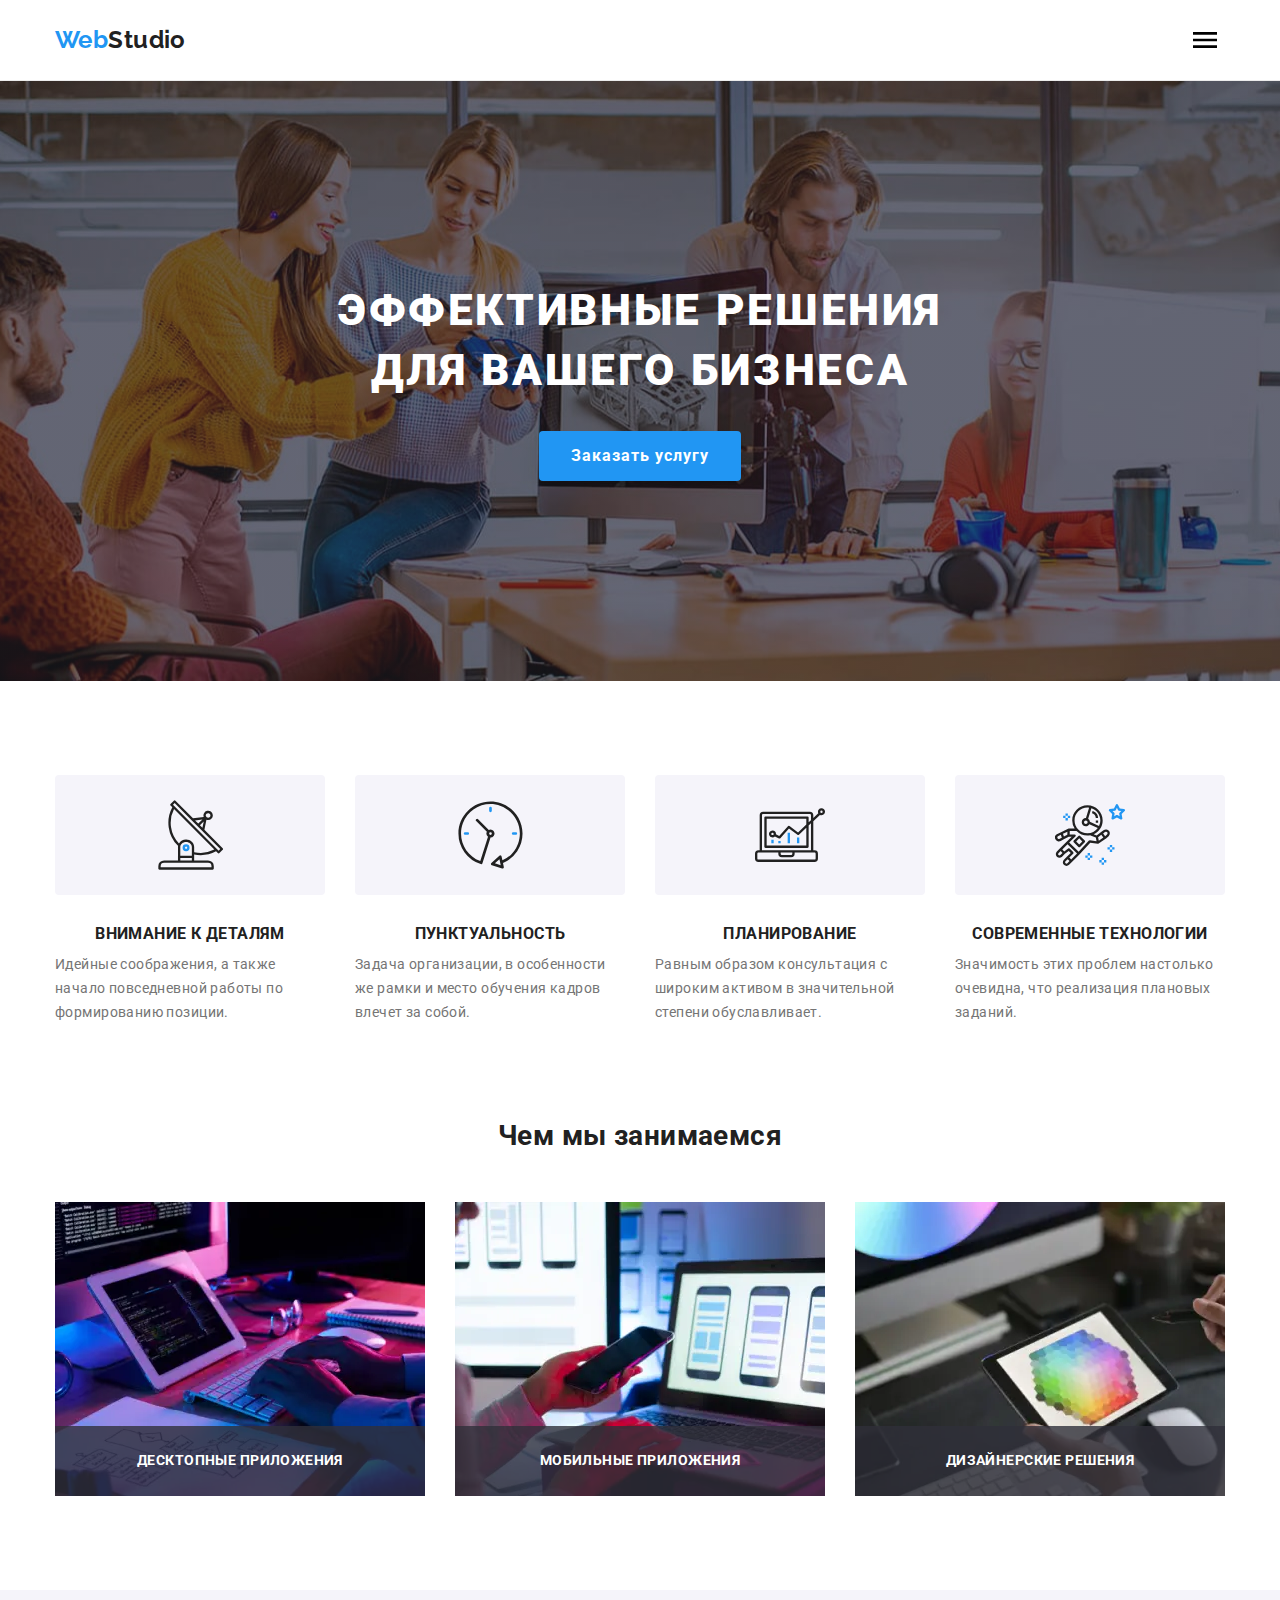
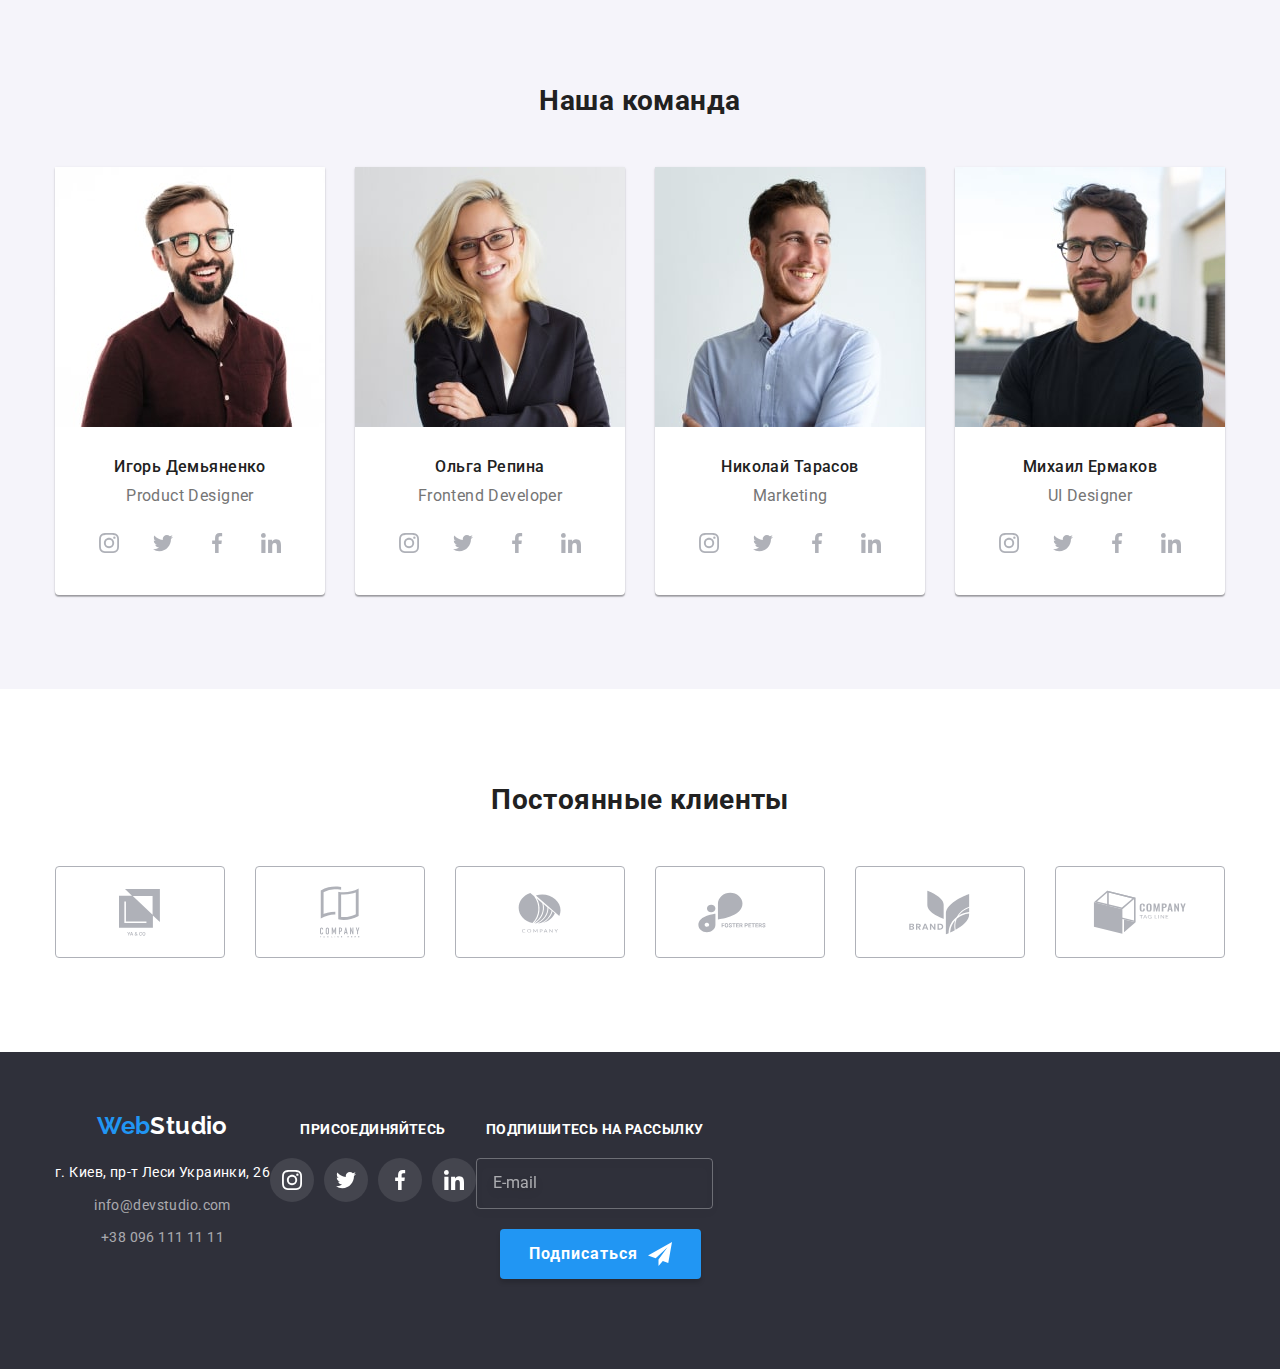
==== index.html @ e5225acc "add mob-menu" ====
<!DOCTYPE html>
<html lang="ru">
  <head>
    <meta charset="UTF-8" />
    <meta http-equiv="X-UA-Compatible" content="IE=edge" />
    <meta name="viewport" content="width=device-width, initial-scale=1.0" />
    <title>WebStudio</title>
    <link rel="preconnect" href="https://fonts.googleapis.com" />
    <link rel="preconnect" href="https://fonts.gstatic.com" crossorigin />
    <link
      href="https://fonts.googleapis.com/css2?family=Raleway:wght@700&family=Roboto:wght@400;500;700;900&display=swap"
      rel="stylesheet"
    />
    <link
      rel="stylesheet"
      href="https://cdnjs.cloudflare.com/ajax/libs/modern-normalize/1.1.0/modern-normalize.min.css"
    />
    <link rel="stylesheet" href="./css/main.min.css" />
  </head>
  <body>
    <!-- Шапка сайта -->
    <header>
      <div class="page-header container">
        <a href="./index.html" lang="en" class="logo"> <span class="logo__web">Web</span>Studio</a>
        <nav class="main-nav">
          <ul class="site-nav">
            <li class="site-nav__item">
              <a href="./index.html" class="site-nav__link site-nav__link--current">Студия</a>
            </li>
            <li class="site-nav__item">
              <a href="./portfolio.html" class="site-nav__link">Портфолио</a>
            </li>
            <li class="site-nav__item"><a href="" class="site-nav__link">Контакты</a></li>
          </ul>
        </nav>

        <ul class="main-contact">
          <li class="main-contact__item">
            <a href="mailto:info@devstudio.com" class="main-contact__link">
              <svg class="main-contact__icon" width="16" height="12">
                <use href="./images/icons.svg#icon-envelope"></use></svg
              >info@devstudio.com</a
            >
          </li>
          <li class="main-contact__item">
            <a href="tel:+380961111111" class="main-contact__link">
              <svg class="main-contact__icon" width="10" height="16">
                <use href="./images/icons.svg#icon-smartphone"></use></svg
              >+38 096 111 11 11</a
            >
          </li>
        </ul>
        <button type="button" class="page-header__button">
          <svg width="40" height="40">
            <use class="page-header__icon-menu" href="./images/icons.svg#menu"></use>
          </svg>
        </button>
        <!-- </div> -->
      </div>
      <div class="mob-menu is-hidden">
        <div class="mob-menu__container">
          <button
            type="button"
            class="mob-menu__close-button"
            aria-expanded="false"
            aria-controls="menu-dropdown"
            data-menu-button
          >
            <svg width="40" height="40" aria-label="Переключатель мобильного меню">
              <use class="page-header__icon-cross" href="./images/icons.svg#cross"></use>
            </svg>
          </button>
          <div class="mob-menu__top">
            <ul class="mob-nav">
              <li class="mob-nav__item">
                <a href="./index.html" class="mob-nav__link mob-nav__link--current">Студия</a>
              </li>
              <li class="mob-nav__item">
                <a href="./portfolio.html" class="mob-nav__link">Портфолио</a>
              </li>
              <li class="mob-nav__item"><a href="" class="mob-nav__link">Контакты</a></li>
            </ul>
          </div>
          <div class="mob-menu__bottom">
            <ul class="mob-contact">
              <li class="mob-contact__item">
                <a href="tel:+380961111111" class="mob-contact__tel"> +38 096 111 11 11</a>
              </li>
              <li class="mob-contact__item">
                <a href="mailto:info@devstudio.com" class="mob-contact__mail">
                  info@devstudio.com</a
                >
              </li>
            </ul>
            <ul class="mob-soc">
              <li class="mob-soc__item"><a href="" class="mob-soc__link">Instagram</a></li>
              <li class="mob-soc__item"><a href="" class="mob-soc__link">Twitter</a></li>
              <li class="mob-soc__item"><a href="" class="mob-soc__link">Facebook</a></li>
              <li class="mob-soc__item"><a href="" class="mob-soc__link">LinkedIn</a></li>
            </ul>
          </div>
        </div>
      </div>
    </header>
    <main>
      <!-- Секция герой -->
      <section class="hero">
        <div class="hero__container">
          <h1 class="hero__title">ЭФФЕКТИВНЫЕ РЕШЕНИЯ ДЛЯ ВАШЕГО БИЗНЕСА</h1>
          <button data-modal-open type="button" class="hero__button">Заказать услугу</button>
        </div>
      </section>
      <!-- Качества команды -->
      <section class="section">
        <div class="container">
          <h2 class="section-title visually-hidden">Качества команды</h2>
          <ul class="benefits">
            <li class="benefits__item">
              <div class="benefits__thumb">
                <svg class="benefits__icon" width="65" height="70">
                  <use href="./images/icons.svg#icon-Group"></use>
                </svg>
              </div>
              <h3 class="benefits__title">ВНИМАНИЕ К ДЕТАЛЯМ</h3>
              <p class="benefits__description">
                Идейные соображения, а также начало повседневной работы по формированию позиции.
              </p>
            </li>

            <li class="benefits__item">
              <div class="benefits__thumb">
                <svg class="benefits__icon" width="67" height="70">
                  <use href="./images/icons.svg#icon-clock-1"></use>
                </svg>
              </div>
              <h3 class="benefits__title">ПУНКТУАЛЬНОСТЬ</h3>
              <p class="benefits__description">
                Задача организации, в особенности же рамки и место обучения кадров влечет за собой.
              </p>
            </li>

            <li class="benefits__item">
              <div class="benefits__thumb">
                <svg class="benefits__icon" width="70" height="70">
                  <use href="./images/icons.svg#icon-diagram-1"></use>
                </svg>
              </div>
              <h3 class="benefits__title">ПЛАНИРОВАНИЕ</h3>
              <p class="benefits__description">
                Равным образом консультация с широким активом в значительной степени обуславливает.
              </p>
            </li>

            <li class="benefits__item">
              <div class="benefits__thumb">
                <svg class="benefits__icon" width="70" height="70">
                  <use href="./images/icons.svg#icon-astronaut-1"></use>
                </svg>
              </div>
              <h3 class="benefits__title">СОВРЕМЕННЫЕ ТЕХНОЛОГИИ</h3>
              <p class="benefits__description">
                Значимость этих проблем настолько очевидна, что реализация плановых заданий.
              </p>
            </li>
          </ul>
        </div>
      </section>
      <!-- Чем мы занимаемся -->
      <section class="activity-section">
        <div class="container">
          <h2 class="section-title">Чем мы занимаемся</h2>
          <ul class="activity-section__list">
            <li class="activity-picture">
              <picture>
                <source
                  srcset="
                    ./images/activity/activity1desk.webp   1x,
                    ./images/activity/activity1deskx2.webp 2x
                  "
                  type="image/webp"
                />
                <source
                  srcset="
                    ./images/activity/activity1desk-min.jpg   1x,
                    ./images/activity/activity1deskx2-min.jpg 2x
                  "
                />
                <img src="./images/development.jpg" alt="верстка" width="370" height="294" />
              </picture>
              <div class="activity-picture__box">
                <p class="activity-picture__caption">Десктопные приложения</p>
              </div>
            </li>
            <li class="activity-picture">
              <picture>
                <source
                  srcset="
                    ./images/activity/activity2desk.webp   1x,
                    ./images/activity/activity2deskx2.webp 2x
                  "
                  type="image/webp"
                />
                <source
                  srcset="
                    ./images/activity/activity2desk-min.jpg   1x,
                    ./images/activity/activity2deskx2-min.jpg 2x
                  "
                />
                <img src="./images/design.jpg" alt="дизайн" width="370" height="294" />
              </picture>

              <div class="activity-picture__box">
                <p class="activity-picture__caption">Мобильные приложения</p>
              </div>
            </li>
            <li class="activity-picture">
              <picture>
                <source
                  srcset="
                    ./images/activity/activity3desk.webp   1x,
                    ./images/activity/activity3deskx2.webp 2x
                  "
                  type="image/webp" />
                <source
                  srcset="
                    ./images/activity/activity3desk-min.jpg   1x,
                    ./images/activity/activity3deskx2-min.jpg 2x
                  " />
                <img
                  src="./images/colorpalette.jpg"
                  alt="внешнее оформление"
                  width="370"
                  height="294"
              /></picture>

              <div class="activity-picture__box">
                <p class="activity-picture__caption">Дизайнерские решения</p>
              </div>
            </li>
          </ul>
        </div>
      </section>
      <!-- Наша команда -->
      <section class="team section">
        <div class="container">
          <h2 class="section-title">Наша команда</h2>
          <ul class="team__list">
            <li class="team-card">
              <picture>
                <source
                  srcset="
                    ./images/team/member1mob-min.jpg   1x,
                    ./images/team/member1mobx2-min.jpg 2x
                  "
                  media="(max-width: 767px)"
                />
                <source
                  srcset="
                    ./images/team/member1tab-min.jpg   1x,
                    ./images/team/member1tabx2-min.jpg 2x
                  "
                  media="(max-width: 1199px)"
                />
                <source
                  srcset="
                    ./images/team/member1desk-min.jpg   1x,
                    ./images/team/member1deskx2-min.jpg 2x
                  "
                  media="(min-width: 1200px)"
                />
                <img
                  src="./images/team/member1mob-min.jpg"
                  alt="Член команды Игорь Демьяненко"
                  width="450"
                />
              </picture>

              <div class="team-card__signature">
                <h3 class="team-card__name">Игорь Демьяненко</h3>
                <p class="team-card__position" lang="en">Product Designer</p>
                <ul class="social-networks">
                  <li class="social-networks__item">
                    <a
                      href=""
                      target="_blank"
                      rel="nofollow noreferrer noopener"
                      class="social-networks__link"
                    >
                      <svg class="social-networks__icon">
                        <use href="./images/icons.svg#icon-instagram-2"></use>
                      </svg>
                    </a>
                  </li>
                  <li class="social-networks__item">
                    <a
                      href=""
                      target="_blank"
                      rel="nofollow noreferrer noopener"
                      class="social-networks__link"
                    >
                      <svg class="social-networks__icon">
                        <use href="./images/icons.svg#icon-twitter-1"></use>
                      </svg>
                    </a>
                  </li>
                  <li class="social-networks__item">
                    <a
                      href=""
                      target="_blank"
                      rel="nofollow noreferrer noopener"
                      class="social-networks__link"
                    >
                      <svg class="social-networks__icon">
                        <use href="./images/icons.svg#icon-facebook-1"></use>
                      </svg>
                    </a>
                  </li>
                  <li class="social-networks__item">
                    <a
                      href=""
                      target="_blank"
                      rel="nofollow noreferrer noopener"
                      class="social-networks__link"
                    >
                      <svg class="social-networks__icon">
                        <use href="./images/icons.svg#icon-linkedin-1"></use>
                      </svg>
                    </a>
                  </li>
                </ul>
              </div>
            </li>
            <li class="team-card">
              <picture>
                <source
                  srcset="
                    ./images/team/member2mob-min.jpg   1x,
                    ./images/team/member2mobx2-min.jpg 2x
                  "
                  media="(max-width: 767px)"
                />
                <source
                  srcset="
                    ./images/team/member2tab-min.jpg   1x,
                    ./images/team/member2tabx2-min.jpg 2x
                  "
                  media="(max-width: 1199px)"
                />
                <source
                  srcset="
                    ./images/team/member2desk-min.jpg   1x,
                    ./images/team/member2deskx2-min.jpg 2x
                  "
                  media="(min-width: 1200px)"
                />

                <img
                  src="./images/team/member2mob-min.jpg"
                  alt="Член команды Ольга Репина"
                  width="450"
                />
              </picture>

              <div class="team-card__signature">
                <h3 class="team-card__name">Ольга Репина</h3>
                <p class="team-card__position" lang="en">Frontend Developer</p>
                <ul class="social-networks">
                  <li class="social-networks__item">
                    <a
                      href=""
                      target="_blank"
                      rel="nofollow noreferrer noopener"
                      class="social-networks__link"
                    >
                      <svg class="social-networks__icon">
                        <use href="./images/icons.svg#icon-instagram-2"></use>
                      </svg>
                    </a>
                  </li>
                  <li class="social-networks__item">
                    <a
                      href=""
                      target="_blank"
                      rel="nofollow noreferrer noopener"
                      class="social-networks__link"
                    >
                      <svg class="social-networks__icon">
                        <use href="./images/icons.svg#icon-twitter-1"></use>
                      </svg>
                    </a>
                  </li>
                  <li class="social-networks__item">
                    <a
                      href=""
                      target="_blank"
                      rel="nofollow noreferrer noopener"
                      class="social-networks__link"
                    >
                      <svg class="social-networks__icon">
                        <use href="./images/icons.svg#icon-facebook-1"></use>
                      </svg>
                    </a>
                  </li>
                  <li class="social-networks__item">
                    <a
                      href=""
                      target="_blank"
                      rel="nofollow noreferrer noopener"
                      class="social-networks__link"
                    >
                      <svg class="social-networks__icon">
                        <use href="./images/icons.svg#icon-linkedin-1"></use>
                      </svg>
                    </a>
                  </li>
                </ul>
              </div>
            </li>
            <li class="team-card">
              <picture>
                <source
                  srcset="
                    ./images/team/member3mob-min.jpg   1x,
                    ./images/team/member3mobx2-min.jpg 2x
                  "
                  media="(max-width: 767px)"
                />
                <source
                  srcset="
                    ./images/team/member3tab-min.jpg   1x,
                    ./images/team/member3tabx2-min.jpg 2x
                  "
                  media="(max-width: 1199px)"
                />
                <source
                  srcset="
                    ./images/team/member3desk-min.jpg   1x,
                    ./images/team/member3deskx2-min.jpg 2x
                  "
                  media="(min-width: 1200px)"
                />
                <img src="./images/nicolas.jpg" alt="Член команды Николай Тарасов" width="450" />
              </picture>

              <div class="team-card__signature">
                <h3 class="team-card__name">Николай Тарасов</h3>
                <p class="team-card__position" lang="en">Marketing</p>
                <ul class="social-networks">
                  <li class="social-networks__item">
                    <a
                      href=""
                      target="_blank"
                      rel="nofollow noreferrer noopener"
                      class="social-networks__link"
                    >
                      <svg class="social-networks__icon">
                        <use href="./images/icons.svg#icon-instagram-2"></use>
                      </svg>
                    </a>
                  </li>
                  <li class="social-networks__item">
                    <a
                      href=""
                      target="_blank"
                      rel="nofollow noreferrer noopener"
                      class="social-networks__link"
                    >
                      <svg class="social-networks__icon">
                        <use href="./images/icons.svg#icon-twitter-1"></use>
                      </svg>
                    </a>
                  </li>
                  <li class="social-networks__item">
                    <a
                      href=""
                      target="_blank"
                      rel="nofollow noreferrer noopener"
                      class="social-networks__link"
                    >
                      <svg class="social-networks__icon">
                        <use href="./images/icons.svg#icon-facebook-1"></use>
                      </svg>
                    </a>
                  </li>
                  <li class="social-networks__item">
                    <a
                      href=""
                      target="_blank"
                      rel="nofollow noreferrer noopener"
                      class="social-networks__link"
                    >
                      <svg class="social-networks__icon">
                        <use href="./images/icons.svg#icon-linkedin-1"></use>
                      </svg>
                    </a>
                  </li>
                </ul>
              </div>
            </li>
            <li class="team-card">
              <picture>
                <source
                  srcset="
                    ./images/team/member4mob-min.jpg   1x,
                    ./images/team/member4mobx2-min.jpg 2x
                  "
                  media="(max-width: 767px)"
                />
                <source
                  srcset="
                    ./images/team/member4tab-min.jpg   1x,
                    ./images/team/member4tabx2-min.jpg 2x
                  "
                  media="(max-width: 1199px)"
                />
                <source
                  srcset="
                    ./images/team/member4desk-min.jpg   1x,
                    ./images/team/member4deskx2-min.jpg 2x
                  "
                  media="(min-width: 1200px)"
                />
                <img src="./images/misha.jpg" alt="Член команды Михаил Ермаков" width="450" />
              </picture>

              <div class="team-card__signature">
                <h3 class="team-card__name">Михаил Ермаков</h3>
                <p class="team-card__position" lang="en">UI Designer</p>
                <ul class="social-networks">
                  <li class="social-networks__item">
                    <a
                      href=""
                      target="_blank"
                      rel="nofollow noreferrer noopener"
                      class="social-networks__link"
                    >
                      <svg class="social-networks__icon">
                        <use href="./images/icons.svg#icon-instagram-2"></use>
                      </svg>
                    </a>
                  </li>
                  <li class="social-networks__item">
                    <a
                      href=""
                      target="_blank"
                      rel="nofollow noreferrer noopener"
                      class="social-networks__link"
                    >
                      <svg class="social-networks__icon">
                        <use href="./images/icons.svg#icon-twitter-1"></use>
                      </svg>
                    </a>
                  </li>
                  <li class="social-networks__item">
                    <a
                      href=""
                      target="_blank"
                      rel="nofollow noreferrer noopener"
                      class="social-networks__link"
                    >
                      <svg class="social-networks__icon">
                        <use href="./images/icons.svg#icon-facebook-1"></use>
                      </svg>
                    </a>
                  </li>
                  <li class="social-networks__item">
                    <a
                      href=""
                      target="_blank"
                      rel="nofollow noreferrer noopener"
                      class="social-networks__link"
                    >
                      <svg class="social-networks__icon">
                        <use href="./images/icons.svg#icon-linkedin-1"></use>
                      </svg>
                    </a>
                  </li>
                </ul>
              </div>
            </li>
          </ul>
        </div>
      </section>
      <section class="section">
        <div class="clients container">
          <h2 class="section-title">Постоянные клиенты</h2>
          <ul class="clients__list">
            <li class="clients__item">
              <a href="" target="_blank" rel="nofollow noreferrer noopener" class="clients__link">
                <svg class="clients__icon" width="41" height="47">
                  <use href="./images/icons.svg#icon-group-1"></use>
                </svg>
              </a>
            </li>
            <li class="clients__item">
              <a href="" target="_blank" rel="nofollow noreferrer noopener" class="clients__link">
                <svg class="clients__icon" width="40" height="52">
                  <use href="./images/icons.svg#icon-group-2"></use>
                </svg>
              </a>
            </li>
            <li class="clients__item">
              <a href="" target="_blank" rel="nofollow noreferrer noopener" class="clients__link">
                <svg class="clients__icon" width="43" height="41">
                  <use href="./images/icons.svg#icon-group-3"></use>
                </svg>
              </a>
            </li>
            <li class="clients__item">
              <a href="" target="_blank" rel="nofollow noreferrer noopener" class="clients__link">
                <svg class="clients__icon" width="84" height="41">
                  <use href="./images/icons.svg#icon-group-4"></use>
                </svg>
              </a>
            </li>
            <li class="clients__item">
              <a href="" target="_blank" rel="nofollow noreferrer noopener" class="clients__link">
                <svg class="clients__icon" width="63" height="45">
                  <use href="./images/icons.svg#icon-group-5"></use>
                </svg>
              </a>
            </li>
            <li class="clients__item">
              <a href="" target="_blank" rel="nofollow noreferrer noopener" class="clients__link">
                <svg class="clients__icon" width="94" height="44">
                  <use href="./images/icons.svg#icon-group-6"></use>
                </svg>
              </a>
            </li>
          </ul>
        </div>
      </section>
    </main>

    <!-- Подвал сайта -->
    <footer class="footer">
      <div class="footer__flex container">
        <div class="footer__address">
          <a href="./index.html" lang="en" class="logo logo--nopadding">
            <span class="logo__web">Web</span><span class="logo__footer">Studio</span></a
          >
          <address>
            <ul class="address">
              <li class="address__item">
                <a
                  class="address__link"
                  href="https://goo.gl/maps/cTay3ysUZgRBHp5K7"
                  target="_blank"
                  rel="noopener noreferrer"
                  >г. Киев, пр-т Леси Украинки, 26</a
                >
              </li>
              <li class="address__item">
                <a class="address__link" href="mailto:info@devstudio.com">info@devstudio.com</a>
              </li>
              <li class="address__item">
                <a class="address__link" href="tel:+380961111111">+38 096 111 11 11</a>
              </li>
            </ul>
          </address>
        </div>
        <div class="footer__social">
          <strong class="footer__title">Присоединяйтесь</strong>
          <ul class="social-networks">
            <li class="social-networks__item">
              <a
                href=""
                target="_blank"
                rel="nofollow noreferrer noopener"
                class="social-networks__link social-networks__link--footer"
              >
                <svg class="social-networks__icon--footer">
                  <use href="./images/icons.svg#icon-instagram-2"></use>
                </svg>
              </a>
            </li>
            <li class="social-networks__item">
              <a
                href=""
                target="_blank"
                rel="nofollow noreferrer noopener"
                class="social-networks__link social-networks__link--footer"
              >
                <svg class="social-networks__icon--footer">
                  <use href="./images/icons.svg#icon-twitter-1"></use>
                </svg>
              </a>
            </li>
            <li class="social-networks__item">
              <a
                href=""
                target="_blank"
                rel="nofollow noreferrer noopener"
                class="social-networks__link social-networks__link--footer"
              >
                <svg class="social-networks__icon--footer">
                  <use href="./images/icons.svg#icon-facebook-1"></use>
                </svg>
              </a>
            </li>
            <li class="social-networks__item">
              <a
                href=""
                target="_blank"
                rel="nofollow noreferrer noopener"
                class="social-networks__link social-networks__link--footer"
              >
                <svg class="social-networks__icon--footer">
                  <use href="./images/icons.svg#icon-linkedin-1"></use>
                </svg>
              </a>
            </li>
          </ul>
        </div>
        <div class="footer__subscribe">
          <strong class="footer__title">Подпишитесь на рассылку</strong>
          <div class="form-box">
            <form class="footer-form">
              <label>
                <input class="footer-form__input" type="email" name="email" placeholder="E-mail" />
              </label>
            </form>
            <button type="submit" class="subscribe-button">
              Подписаться
              <svg class="subscribe-button__icon" width="24" height="24">
                <use href="./images/icons.svg#icon-send"></use>
              </svg>
            </button>
          </div>
        </div>
      </div>
    </footer>

    <!--Модальное окно-->
    <div class="backdrop is-hidden" data-modal>
      <div class="modal">
        <form class="modal-form">
          <strong class="modal-form__title">Оставьте свои данные, мы вам перезвоним</strong>

          <label class="modal-form__field">
            <span class="modal-form__label">Имя</span>
            <input class="modal-form__input" type="text" name="name" />
            <svg class="modal-form__svg" width="18" height="18">
              <use href="./images/icons.svg#icon-person-black"></use>
            </svg>
          </label>

          <label class="modal-form__field">
            <span class="modal-form__label">Телефон</span>
            <input class="modal-form__input" type="tel" name="phone_number" />
            <svg class="modal-form__svg" width="18" height="18">
              <use href="./images/icons.svg#icon-phone-black"></use>
            </svg>
          </label>

          <label class="modal-form__field">
            <span class="modal-form__label">Почта</span>
            <input class="modal-form__input" type="email" name="email" />
            <svg class="modal-form__svg" width="18" height="18">
              <use href="./images/icons.svg#icon-email-black"></use>
            </svg>
          </label>

          <label class="modal-form__field modal-form__field--last"
            ><span class="modal-form__label">Комментарий</span>
            <textarea
              class="modal-form__input modal-form__textarea"
              name="comment"
              rows="6"
              placeholder="Введите текст"
            ></textarea>
          </label>
          <label class="checkbox">
            <input type="checkbox" class="checkbox__input" name="check-mark" />
            <svg class="checkbox__icon-frame" width="16" height="15">
              <use href="./images/icons.svg#icon-frame"></use>
            </svg>
            <svg class="checkbox__icon-check" width="16" height="15">
              <use href="./images/icons.svg#icon-check"></use>
            </svg>
            <span class="checkbox__label">Соглашаюсь с рассылкой и принимаю</span>
            <a class="checkbox__link" href="" target="_blank"> Условия договора</a>
          </label>
          <button type="submit" class="send-button">Отправить</button>
        </form>
        <button data-modal-close type="button" class="modal__close-button">
          <svg class="modal_close-icon" width="18" height="18">
            <use href="./images/icons.svg#icon-close"></use>
          </svg>
        </button>
      </div>
    </div>
    <script src="./js/modal.js"></script>
    <script src="./js/menu.js"></script>
  </body>
</html>
---- css/main.min.css ----
:root{--primary-text-color: #212121;--secondary-text-color: #757575;--accent-color: #2196f3;--button-hover-color: #188ce8;--white-color: #ffffff;--footer-contacts-color: rgba(255, 255, 255, 0.6);--background-dark-color: #2f303a;--background-grey-color: #f5f4fa;--background-light-color: #e5e5e5;--timing-function: cubic-bezier(0.4, 0, 0.2, 1)}body{font-family:Roboto,sans-serif;color:var(--primary-text-color);letter-spacing:.03em;font-size:14px}.section{padding:60px 0}@media screen and (min-width: 1200px){.section{padding:94px 0}}.section-title{margin-top:0;font-weight:700;font-size:28px;line-height:1.18;text-align:center}.container{margin-left:auto;margin-right:auto;padding-left:15px;padding-right:15px}@media screen and (min-width: 480px){.container{width:480px}}@media screen and (min-width: 768px){.container{width:768px}}@media screen and (min-width: 1200px){.container{width:1200px}}.visually-hidden{position:absolute;width:1px;height:1px;margin:-1px;border:0;padding:0;white-space:nowrap;-webkit-clip-path:inset(100%);clip-path:inset(100%);clip:rect(0 0 0 0);overflow:hidden}button{font-family:inherit}img{display:block;max-width:100%;height:auto}h1,h2,h3,ul,p{margin:0;padding:0;list-style:none}header{border-bottom:1px solid #ececec}.page-header{display:-webkit-box;display:-ms-flexbox;display:flex;-webkit-box-pack:justify;-ms-flex-pack:justify;justify-content:space-between;-webkit-box-align:center;-ms-flex-align:center;align-items:center;height:60px}@media screen and (min-width: 768px){.page-header{height:80px}}.main-nav{display:none;-webkit-box-align:center;-ms-flex-align:center;align-items:center}.logo{display:block;padding-top:16px;padding-bottom:16px;color:var(--primary-text-color);font-family:Raleway,sans-serif;font-weight:700;font-size:24px;line-height:1.17;text-decoration:none}.logo--nopadding{padding:0}.logo__web{color:var(--accent-color)}.logo__footer{color:var(--white-color)}.page-header__button{display:-webkit-inline-box;display:-ms-inline-flexbox;display:inline-flex;margin:0;padding:0;border:none;background-color:rgba(0,0,0,0)}.page-header__button:hover,.page-header__button:focus{fill:var(--accent-color)}.site-nav{display:-webkit-box;display:-ms-flexbox;display:flex;margin-left:93px}.site-nav__item{margin-right:50px}.site-nav__item:last-child{margin-right:0}.site-nav__link{position:relative;display:block;padding-top:32px;padding-bottom:32px;color:var(--primary-text-color);font-weight:500;line-height:1.14;letter-spacing:.02em;text-decoration:none;-webkit-transition:color 250ms var(--timing-function);transition:color 250ms var(--timing-function)}.site-nav__link:hover,.site-nav__link:focus{color:var(--accent-color)}.site-nav__link--current{color:var(--accent-color)}.site-nav__link--current::after{content:"";position:absolute;bottom:-1px;display:block;width:100%;height:4px;background:var(--accent-color);border-radius:2px}.main-contact{display:none}.main-contact__item{margin-right:50px}.main-contact__item:last-child{margin-right:0}.main-contact__link{display:-webkit-box;display:-ms-flexbox;display:flex;-webkit-box-pack:center;-ms-flex-pack:center;justify-content:center;-webkit-box-align:center;-ms-flex-align:center;align-items:center;padding-top:32px;padding-bottom:32px;color:var(--secondary-text-color);font-weight:500;line-height:1.14;letter-spacing:.02em;text-decoration:none;-webkit-transition:color 250ms var(--timing-function);transition:color 250ms var(--timing-function)}.main-contact__link:hover,.main-contact__link:focus{color:var(--accent-color)}.main-contact__icon{margin-right:10px;fill:currentColor}.mob-menu{position:fixed;top:0;left:0;z-index:2;padding:48px 0;background-color:var(--white-color);width:100vw;height:100vh}.mob-menu__container{max-width:480px;padding:0 40px;margin-left:auto;margin-right:auto;display:-webkit-box;display:-ms-flexbox;display:flex;-webkit-box-orient:vertical;-webkit-box-direction:normal;-ms-flex-direction:column;flex-direction:column;height:100%;-webkit-box-pack:justify;-ms-flex-pack:justify;justify-content:space-between;overflow:auto}.mob-menu.is-hidden{opacity:0;pointer-events:none}.mob-menu__close-button{position:absolute;top:15px;right:15px;display:block;margin:0;padding:0;border:none;background-color:rgba(0,0,0,0);margin-left:auto}.mob-menu__close-button:hover,.mob-menu__close-button:focus{fill:var(--accent-color)}.mob-nav__item:not(:last-child){margin-bottom:24px}.mob-nav__link{font-weight:500;font-size:40px;line-height:1.18;letter-spacing:.02em;text-decoration:none;color:var(--primary-text-color)}.mob-nav__link:hover,.mob-nav__link:focus{color:var(--accent-color)}@media screen and (max-width: 400px){.mob-nav__link{font-size:34px}}.mob-nav__link--current{color:var(--accent-color)}.mob-contact{margin-bottom:64px}.mob-contact__item:not(:last-child){margin-bottom:24px}.mob-contact__tel{font-weight:500;font-size:34px;line-height:1.17;letter-spacing:.02em;text-decoration:none;color:var(--accent-color)}@media screen and (max-width: 400px){.mob-contact__tel{font-size:27px}}.mob-contact__mail{font-family:"Roboto";font-style:normal;font-weight:500;font-size:24px;line-height:1.17;letter-spacing:.02em;text-decoration:none;color:var(--secondary-text-color)}.mob-contact__mail:hover,.mob-contact__mail:focus{color:var(--accent-color)}.mob-soc{display:-webkit-box;display:-ms-flexbox;display:flex;-ms-flex-wrap:wrap;flex-wrap:wrap}.mob-soc__item{border-right:1px solid rgba(33,33,33,.2)}.mob-soc__item:last-child{border:none}.mob-soc__link{font-weight:500;font-size:18px;line-height:1.22;letter-spacing:.02em;text-decoration:none;padding:10px;color:var(--accent-color)}.mob-soc__item:first-child .mob-soc__link{padding-left:0}.hero{max-height:400px;max-width:480px;margin-left:auto;margin-right:auto;padding:118px 0;background-image:-webkit-gradient(linear, left top, right top, from(rgba(47, 48, 58, 0.4)), to(rgba(47, 48, 58, 0.4))),url(../images/hero/heromob-min.jpg);background-image:linear-gradient(to right, rgba(47, 48, 58, 0.4), rgba(47, 48, 58, 0.4)),url(../images/hero/heromob-min.jpg);background-position-x:center;background-color:#c4c4c4;text-align:center}@media screen and (min-width: 768px){.hero{max-width:768px}}@media screen and (min-width: 1200px){.hero{max-width:1600px;max-height:600px;padding:200px 0}}@media(min-device-pixel-ratio: 2),(-webkit-min-device-pixel-ratio: 2),(min-resolution: 192dpi),(min-resolution: 2dppx){.hero{background-image:-webkit-gradient(linear, left top, right top, from(rgba(47, 48, 58, 0.4)), to(rgba(47, 48, 58, 0.4))),url(../images/hero/heromob2-min.jpg);background-image:linear-gradient(to right, rgba(47, 48, 58, 0.4), rgba(47, 48, 58, 0.4)),url(../images/hero/heromob2-min.jpg)}}@media screen and (min-width: 768px){.hero{background-image:-webkit-gradient(linear, left top, right top, from(rgba(47, 48, 58, 0.4)), to(rgba(47, 48, 58, 0.4))),url(../images/hero/herotab-min.jpg);background-image:linear-gradient(to right, rgba(47, 48, 58, 0.4), rgba(47, 48, 58, 0.4)),url(../images/hero/herotab-min.jpg)}}@media screen and (min-width: 768px)and (min-device-pixel-ratio: 2),screen and (min-width: 768px)and (-webkit-min-device-pixel-ratio: 2),screen and (min-width: 768px)and (min-resolution: 192dpi),screen and (min-width: 768px)and (min-resolution: 2dppx){.hero{background-image:-webkit-gradient(linear, left top, right top, from(rgba(47, 48, 58, 0.4)), to(rgba(47, 48, 58, 0.4))),url(../images/hero/herotab2-min.jpg);background-image:linear-gradient(to right, rgba(47, 48, 58, 0.4), rgba(47, 48, 58, 0.4)),url(../images/hero/herotab2-min.jpg)}}@media screen and (min-width: 1200px){.hero{background-image:-webkit-gradient(linear, left top, right top, from(rgba(47, 48, 58, 0.4)), to(rgba(47, 48, 58, 0.4))),url(../images/hero/herodesk-min.jpg);background-image:linear-gradient(to right, rgba(47, 48, 58, 0.4), rgba(47, 48, 58, 0.4)),url(../images/hero/herodesk-min.jpg)}}@media screen and (min-width: 1200px)and (min-device-pixel-ratio: 2),screen and (min-width: 1200px)and (-webkit-min-device-pixel-ratio: 2),screen and (min-width: 1200px)and (min-resolution: 192dpi),screen and (min-width: 1200px)and (min-resolution: 2dppx){.hero{background-image:-webkit-gradient(linear, left top, right top, from(rgba(47, 48, 58, 0.4)), to(rgba(47, 48, 58, 0.4))),url(../images/hero/herodesk2-min.jpg);background-image:linear-gradient(to right, rgba(47, 48, 58, 0.4), rgba(47, 48, 58, 0.4)),url(../images/hero/herodesk2-min.jpg)}}.hero__container{max-width:360px;padding-left:0;padding-right:0;margin-left:auto;margin-right:auto}@media screen and (max-width: 375px){.hero__container{padding-left:15px;padding-right:15px}}@media screen and (min-width: 1200px){.hero__container{max-width:696px}}.hero__title{margin:0 0 30px 0;color:var(--white-color);font-weight:900;font-size:26px;line-height:1.62;letter-spacing:.06em}@media screen and (min-width: 1200px){.hero__title{font-size:44px;line-height:1.36}}.hero__button{padding:10px 32px;border-radius:4px;-webkit-box-shadow:0px 4px 4px rgba(0,0,0,.15);box-shadow:0px 4px 4px rgba(0,0,0,.15);border:0;color:var(--white-color);background-color:var(--accent-color);font-weight:700;font-size:16px;line-height:1.88;text-align:center;letter-spacing:.06em;cursor:pointer;-webkit-transition:background-color 250ms var(--timing-function);transition:background-color 250ms var(--timing-function)}.hero__button:hover,.hero__button:focus{background-color:var(--button-hover-color)}@media screen and (min-width: 768px){.benefits{display:-webkit-box;display:-ms-flexbox;display:flex;-ms-flex-wrap:wrap;flex-wrap:wrap;margin:-15px}}.benefits__item{max-width:450px;margin:0 0 30px 0}@media screen and (max-width: 767px){.benefits__item:last-child{margin:0}}@media screen and (min-width: 768px){.benefits__item{margin:15px;width:calc((100% - 60px)/2)}}@media screen and (min-width: 1200px){.benefits__item{width:calc((100% - 120px)/4)}}.benefits__thumb{display:-webkit-box;display:-ms-flexbox;display:flex;-webkit-box-pack:center;-ms-flex-pack:center;justify-content:center;-webkit-box-align:center;-ms-flex-align:center;align-items:center;border-radius:4px;margin-bottom:30px;height:120px;background-color:var(--background-grey-color)}.benefits__title{margin-top:0;margin-bottom:10px;text-align:center;font-weight:700;line-height:1.14}.benefits__description{color:var(--secondary-text-color);line-height:1.71}.activity-section{padding-top:0;padding-bottom:94px}@media screen and (max-width: 1199px){.activity-section{display:none}}.activity-section__list{display:-webkit-box;display:-ms-flexbox;display:flex;margin-top:50px}.activity-picture{position:relative;width:370px;margin-left:30px}.activity-picture:first-child{margin-left:0}.activity-picture__box{position:absolute;bottom:0;left:0;width:100%;height:70px;display:-webkit-box;display:-ms-flexbox;display:flex;-webkit-box-pack:center;-ms-flex-pack:center;justify-content:center;-webkit-box-align:center;-ms-flex-align:center;align-items:center;background:rgba(47,48,58,.8)}.activity-picture__caption{font-weight:700;line-height:1.14;text-align:center;text-transform:uppercase;color:var(--white-color)}.team{background-color:var(--background-grey-color)}@media screen and (min-width: 768px){.team__list{display:-webkit-box;display:-ms-flexbox;display:flex;-ms-flex-wrap:wrap;flex-wrap:wrap;margin:15px -15px -15px -15px}}@media screen and (min-width: 1200px){.team__list{margin:35px -15px -15px -15px}}.team-card{background-color:var(--white-color);margin-bottom:30px;max-width:450px;-webkit-box-shadow:0px 1px 3px rgba(0,0,0,.12),0px 1px 1px rgba(0,0,0,.14),0px 2px 1px rgba(0,0,0,.2);box-shadow:0px 1px 3px rgba(0,0,0,.12),0px 1px 1px rgba(0,0,0,.14),0px 2px 1px rgba(0,0,0,.2);border-radius:0px 0px 4px 4px}@media screen and (max-width: 767px){.team-card:last-child{margin-bottom:0}}@media screen and (min-width: 768px){.team-card{margin:15px;width:calc((100% - 60px)/2)}}@media screen and (min-width: 1200px){.team-card{width:calc((100% - 120px)/4)}}.team-card__signature{padding-top:30px;padding-bottom:24px}@media screen and (min-width: 1200px){.team-card__signature{padding:30px 32px}}.team-card__name{margin-bottom:10px;font-weight:500;font-size:16px;line-height:1.19;text-align:center}.team-card__position{margin-top:0;margin-bottom:16px;color:var(--secondary-text-color);font-size:16px;line-height:1.19;text-align:center}.social-networks{display:-webkit-box;display:-ms-flexbox;display:flex;-webkit-box-pack:center;-ms-flex-pack:center;justify-content:center}.social-networks__item{margin-left:10px}.social-networks__item:first-child{margin-left:0}.social-networks__link{display:-webkit-box;display:-ms-flexbox;display:flex;-webkit-box-pack:center;-ms-flex-pack:center;justify-content:center;-webkit-box-align:center;-ms-flex-align:center;align-items:center;width:44px;height:44px;border-radius:50%;color:#afb1b8;background-color:var(--white-color);-webkit-transition:background-color 250ms var(--timing-function),color 250ms var(--timing-function);transition:background-color 250ms var(--timing-function),color 250ms var(--timing-function)}.social-networks__link:hover,.social-networks__link:focus{color:var(--white-color);background-color:var(--accent-color)}.social-networks__icon{width:20px;height:20px;fill:currentColor}.clients__list{display:-webkit-box;display:-ms-flexbox;display:flex;-ms-flex-wrap:wrap;flex-wrap:wrap;margin:15px -15px -15px -15px}@media screen and (min-width: 1200px){.clients__list{margin:35px -15px -15px -15px}}.clients__item{margin:15px;width:calc((100% - 60px)/2)}@media screen and (min-width: 768px){.clients__item{width:calc((100% - 90px)/3)}}@media screen and (min-width: 1200px){.clients__item{width:calc((100% - 180px)/6)}}.clients__link{display:-webkit-box;display:-ms-flexbox;display:flex;-webkit-box-pack:center;-ms-flex-pack:center;justify-content:center;-webkit-box-align:center;-ms-flex-align:center;align-items:center;height:92px;border:1px solid #afb1b8;border-radius:4px;color:#afb1b8;background-color:var(--white-color);outline:rgba(0,0,0,0);-webkit-transition:color 250ms var(--timing-function),border 250ms var(--timing-function);transition:color 250ms var(--timing-function),border 250ms var(--timing-function)}.clients__link:hover,.clients__link:focus{color:var(--accent-color);border:1px solid var(--accent-color)}.clients__icon{fill:currentColor}.footer{padding:60px 0;background-color:var(--background-dark-color)}.footer__flex{text-align:center}@media screen and (min-width: 768px){.footer__flex{display:-webkit-box;display:-ms-flexbox;display:flex;-ms-flex-wrap:wrap;flex-wrap:wrap;-webkit-box-align:baseline;-ms-flex-align:baseline;align-items:baseline}}@media screen and (min-width: 768px)and (max-width: 1199px){.footer__address{width:50%}}.address{margin-top:20px;margin-bottom:60px}.address__item{margin-bottom:8px}.address__item:last-child{margin-bottom:0}.address__link{color:var(--footer-contacts-color);line-height:1.72;text-decoration:none;font-style:normal;-webkit-transition:color 250ms var(--timing-function);transition:color 250ms var(--timing-function)}.address__link[target=_blank]{color:var(--white-color)}.address__link:hover,.address__link:focus{color:var(--accent-color)}.footer__social{margin-bottom:60px}@media screen and (min-width: 768px)and (max-width: 1199px){.footer__social{width:50%}}.footer__title{line-height:1.14;color:var(--white-color);text-transform:uppercase;display:block;margin-top:0;margin-bottom:20px}.social-networks__link--footer{background-color:rgba(255,255,255,.1);-webkit-transition:background-color 250ms var(--timing-function);transition:background-color 250ms var(--timing-function)}.social-networks__icon--footer{width:20px;height:20px;fill:var(--white-color)}@media screen and (min-width: 768px)and (max-width: 1199px){.footer__subscribe{width:100%}}.footer-form{width:100%}.footer-form__input{font-size:16px;color:var(--white-color);width:100%;margin:0;padding:15px 16px;border:1px solid rgba(255,255,255,.3);-webkit-filter:drop-shadow(0px 4px 4px rgba(0, 0, 0, 0.15));filter:drop-shadow(0px 4px 4px rgba(0, 0, 0, 0.15));border-radius:4px;outline:none;background-color:rgba(0,0,0,0);margin-bottom:20px}.footer-form__input:hover,.footer-form__input:focus{border:1px solid var(--accent-color)}.footer-form__input::-webkit-input-placeholder{font-size:16px;line-height:1.25;color:rgba(255,255,255,.6)}.footer-form__input::-moz-placeholder{font-size:16px;line-height:1.25;color:rgba(255,255,255,.6)}.footer-form__input:-ms-input-placeholder{font-size:16px;line-height:1.25;color:rgba(255,255,255,.6)}.footer-form__input::-ms-input-placeholder{font-size:16px;line-height:1.25;color:rgba(255,255,255,.6)}.footer-form__input::placeholder{font-size:16px;line-height:1.25;color:rgba(255,255,255,.6)}.subscribe-button{display:-webkit-inline-box;display:-ms-inline-flexbox;display:inline-flex;-webkit-box-align:center;-ms-flex-align:center;align-items:center;border:none;margin-left:12px;padding:10px 29px;-webkit-box-shadow:0px 4px 4px rgba(0,0,0,.15);box-shadow:0px 4px 4px rgba(0,0,0,.15);border-radius:4px;color:var(--white-color);background-color:var(--accent-color);font-weight:700;font-size:16px;line-height:1.88;letter-spacing:.06em;cursor:pointer;-webkit-transition:background-color 250ms var(--timing-function);transition:background-color 250ms var(--timing-function)}.subscribe-button:hover,.subscribe-button:focus{background-color:var(--button-hover-color)}.subscribe-button__icon{margin-left:10px}.backdrop{position:fixed;top:0;left:0;width:100%;height:100%;background-color:rgba(0,0,0,.2);opacity:1;-webkit-transition:opacity 250ms var(--timing-function);transition:opacity 250ms var(--timing-function)}.backdrop.is-hidden{opacity:0;pointer-events:none}.backdrop.is-hidden .modal{-webkit-transform:translate(-50%, -50%) scale(0.5);transform:translate(-50%, -50%) scale(0.5)}.modal{position:absolute;top:50%;left:50%;-webkit-transform:scale(1) translate(-50%, -50%);transform:scale(1) translate(-50%, -50%);padding:40px;max-width:528px;width:100%;background-color:var(--white-color);-webkit-box-shadow:0px 1px 3px rgba(0,0,0,.12),0px 1px 1px rgba(0,0,0,.14),0px 2px 1px rgba(0,0,0,.2);box-shadow:0px 1px 3px rgba(0,0,0,.12),0px 1px 1px rgba(0,0,0,.14),0px 2px 1px rgba(0,0,0,.2);border-radius:4px;-webkit-transition:250ms var(--timing-function);transition:250ms var(--timing-function)}.modal-form__title{display:block;font-weight:700;font-size:20px;line-height:1.15;text-align:center;margin-bottom:30px}.modal-form__field{position:relative;display:-webkit-box;display:-ms-flexbox;display:flex;-webkit-box-orient:vertical;-webkit-box-direction:normal;-ms-flex-direction:column;flex-direction:column;margin-bottom:10px}.modal-form__field--last{margin-bottom:0}.modal-form__field:focus-within>.modal-form__svg{fill:var(--accent-color)}.modal-form__field:focus-within>.modal-form__input{border:1px solid var(--accent-color)}.modal-form__label{margin-bottom:4px;font-size:12px;line-height:1.17;letter-spacing:.01em;color:var(--secondary-text-color)}.modal-form__svg{position:absolute;top:50%;left:14px;-webkit-transition:fill 250ms var(--timing-function);transition:fill 250ms var(--timing-function)}.modal-form__input{width:100%;padding:12px;padding-left:42px;font-size:16px;border:1px solid rgba(33,33,33,.2);border-radius:4px;outline:rgba(0,0,0,0);-webkit-transition:border 250ms var(--timing-function);transition:border 250ms var(--timing-function)}.modal-form__input:hover{cursor:pointer}.modal-form__textarea{width:100%;height:120px;padding:12px 16px;resize:none}.modal-form__textarea::-webkit-input-placeholder{line-height:1.14;letter-spacing:.01em;color:rgba(117,117,117,.5)}.modal-form__textarea::-moz-placeholder{line-height:1.14;letter-spacing:.01em;color:rgba(117,117,117,.5)}.modal-form__textarea:-ms-input-placeholder{line-height:1.14;letter-spacing:.01em;color:rgba(117,117,117,.5)}.modal-form__textarea::-ms-input-placeholder{line-height:1.14;letter-spacing:.01em;color:rgba(117,117,117,.5)}.modal-form__textarea::placeholder{line-height:1.14;letter-spacing:.01em;color:rgba(117,117,117,.5)}.checkbox{position:relative;display:-webkit-inline-box;display:-ms-inline-flexbox;display:inline-flex;-webkit-box-align:center;-ms-flex-align:center;align-items:center;margin-top:20px;margin-bottom:30px;margin-left:14px}.checkbox__input{position:absolute;width:1px;height:1px;margin:-1px;border:0;padding:0;white-space:nowrap;-webkit-clip-path:inset(100%);clip-path:inset(100%);clip:rect(0 0 0 0);overflow:hidden}.checkbox__input:checked~.checkbox__icon-check{opacity:1}.checkbox__input:checked+.checkbox__icon-frame{opacity:0}.checkbox__input:focus+.checkbox__icon-frame{-webkit-box-shadow:0px 4px 4px rgba(0,0,0,.4);box-shadow:0px 4px 4px rgba(0,0,0,.4)}.checkbox__icon-frame{margin-right:7px;opacity:1;-webkit-transition:opacity 250ms var(--timing-function),-webkit-box-shadow 250ms var(--timing-function);transition:opacity 250ms var(--timing-function),-webkit-box-shadow 250ms var(--timing-function);transition:opacity 250ms var(--timing-function),box-shadow 250ms var(--timing-function);transition:opacity 250ms var(--timing-function),box-shadow 250ms var(--timing-function),-webkit-box-shadow 250ms var(--timing-function)}.checkbox__icon-check{position:absolute;opacity:0;-webkit-transition:opacity 250ms var(--timing-function);transition:opacity 250ms var(--timing-function)}.checkbox__label{line-height:1.71;color:var(--secondary-text-color)}.checkbox__link{margin-left:4px;line-height:1.71px;color:var(--accent-color)}.send-button{padding:10px 55px;margin-left:auto;margin-right:auto;display:-webkit-box;display:-ms-flexbox;display:flex;font-weight:700;font-size:16px;line-height:1.88;text-align:center;letter-spacing:.06em;color:var(--white-color);background:var(--accent-color);-webkit-box-shadow:0px 4px 4px rgba(0,0,0,.15);box-shadow:0px 4px 4px rgba(0,0,0,.15);border-radius:4px;border:none;-webkit-transition:background-color 250ms var(--timing-function);transition:background-color 250ms var(--timing-function)}.send-button:hover,.send-button:focus{background-color:var(--button-hover-color);cursor:pointer}.modal__close-button{position:absolute;top:8px;right:8px;display:-webkit-box;display:-ms-flexbox;display:flex;-webkit-box-pack:center;-ms-flex-pack:center;justify-content:center;-webkit-box-align:center;-ms-flex-align:center;align-items:center;width:30px;height:30px;cursor:pointer;background:#fff;border:1px solid rgba(0,0,0,.1);border-radius:50%;outline:rgba(0,0,0,0);-webkit-transition:fill 250ms var(--timing-function),border 250ms var(--timing-function);transition:fill 250ms var(--timing-function),border 250ms var(--timing-function)}.modal__close-button:hover,.modal__close-button:focus{fill:var(--accent-color);border:1px solid var(--accent-color)}.filter{display:-webkit-box;display:-ms-flexbox;display:flex;-ms-flex-wrap:wrap;flex-wrap:wrap;margin-bottom:40px}@media screen and (max-width: 767px){.filter{margin-top:-15px}}@media screen and (min-width: 768px){.filter{-webkit-box-pack:center;-ms-flex-pack:center;justify-content:center}}@media screen and (min-width: 768px)and (max-width: 1199px){.filter{margin-bottom:30px}}@media screen and (min-width: 1200px){.filter{margin-bottom:50px}}.filter__item{margin-right:8px}@media screen and (max-width: 767px){.filter__item{margin-top:15px}}@media screen and (min-width: 768px){.filter__item:last-child{margin-right:0}}.filter__button{background-color:var(--background-grey-color);color:var(--primary-text-color);font-weight:500;font-size:16px;line-height:1.63;border:0;padding:6px 22px;border-radius:4px;cursor:pointer;-webkit-transition:background-color 250ms var(--timing-function),color 250ms var(--timing-function),-webkit-box-shadow 250ms var(--timing-function);transition:background-color 250ms var(--timing-function),color 250ms var(--timing-function),-webkit-box-shadow 250ms var(--timing-function);transition:background-color 250ms var(--timing-function),color 250ms var(--timing-function),box-shadow 250ms var(--timing-function);transition:background-color 250ms var(--timing-function),color 250ms var(--timing-function),box-shadow 250ms var(--timing-function),-webkit-box-shadow 250ms var(--timing-function)}.filter__button:hover,.filter__button:focus{background-color:var(--accent-color);color:var(--white-color);-webkit-box-shadow:0px 3px 1px rgba(0,0,0,.1),0px 1px 2px rgba(0,0,0,.08),0px 2px 2px rgba(0,0,0,.12);box-shadow:0px 3px 1px rgba(0,0,0,.1),0px 1px 2px rgba(0,0,0,.08),0px 2px 2px rgba(0,0,0,.12)}.filter__button--current{background-color:var(--accent-color);color:var(--white-color)}@media screen and (min-width: 768px){.projects{display:-webkit-box;display:-ms-flexbox;display:flex;-ms-flex-wrap:wrap;flex-wrap:wrap;margin:-15px}}.projects__item{max-width:450px}@media screen and (max-width: 767px){.projects__item{margin-bottom:30px}.projects__item:last-child{margin-bottom:0}}@media screen and (min-width: 768px){.projects__item{margin:15px;width:calc((100% - 60px)/2)}}@media screen and (min-width: 1200px){.projects__item{width:calc((100% - 90px)/3)}}.projects__link{display:-webkit-box;display:-ms-flexbox;display:flex;-webkit-box-orient:vertical;-webkit-box-direction:normal;-ms-flex-direction:column;flex-direction:column;height:100%;text-decoration:none;-webkit-transition:-webkit-box-shadow 250ms var(--timing-function);transition:-webkit-box-shadow 250ms var(--timing-function);transition:box-shadow 250ms var(--timing-function);transition:box-shadow 250ms var(--timing-function), -webkit-box-shadow 250ms var(--timing-function)}.projects__link:hover,.projects__link:focus{-webkit-box-shadow:0px 1px 1px rgba(0,0,0,.12),0px 4px 4px rgba(0,0,0,.06),1px 4px 6px rgba(0,0,0,.16);box-shadow:0px 1px 1px rgba(0,0,0,.12),0px 4px 4px rgba(0,0,0,.06),1px 4px 6px rgba(0,0,0,.16)}.projects__link:hover .projects__overlay,.projects__link:focus .projects__overlay{-webkit-transform:translateY(0%);transform:translateY(0%)}.projects__thumb{position:relative;width:100%;overflow:hidden}.projects__overlay{position:absolute;top:0;left:0;width:100%;height:100%;background-color:rgba(33,150,243,.9);-webkit-transform:translateY(101%);transform:translateY(101%);-webkit-transition:-webkit-transform 250ms var(--timing-function);transition:-webkit-transform 250ms var(--timing-function);transition:transform 250ms var(--timing-function);transition:transform 250ms var(--timing-function), -webkit-transform 250ms var(--timing-function);opacity:1;overflow-y:auto}.projects__pre-text{padding:77px 24px;font-size:18px;line-height:1.56;color:var(--white-color)}@media screen and (min-width: 768px){.projects__pre-text{padding:49px 24px 77px}}@media screen and (min-width: 1200px){.projects__pre-text{padding:63px 24px}}.projects__description{-webkit-box-flex:1;-ms-flex-positive:1;flex-grow:1;border:1px solid #eee;padding:20px 24px}.projects__title{color:var(--primary-text-color);font-weight:700;font-size:18px;line-height:2;letter-spacing:.06em;margin-top:0px;margin-bottom:4px}.projects__type{color:var(--secondary-text-color);font-size:16px;line-height:1.88}/*# sourceMappingURL=main.min.css.map */
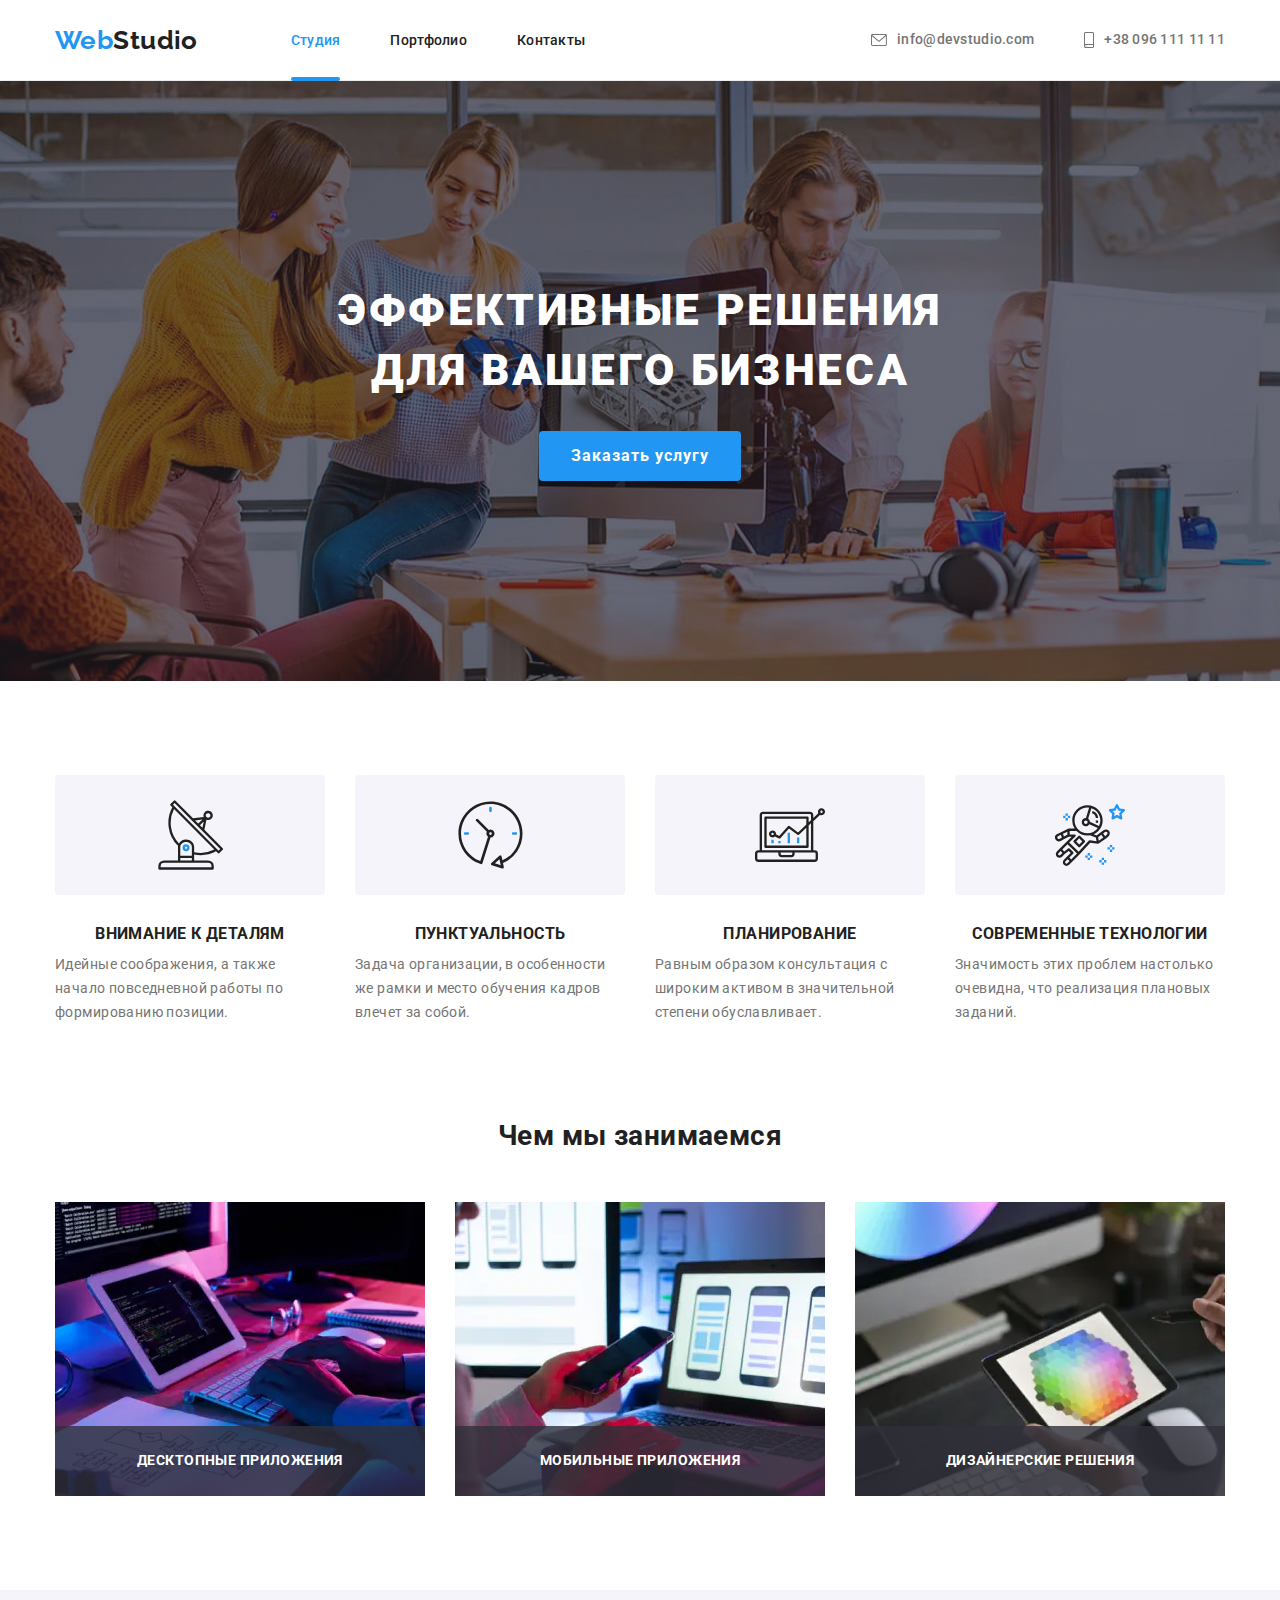
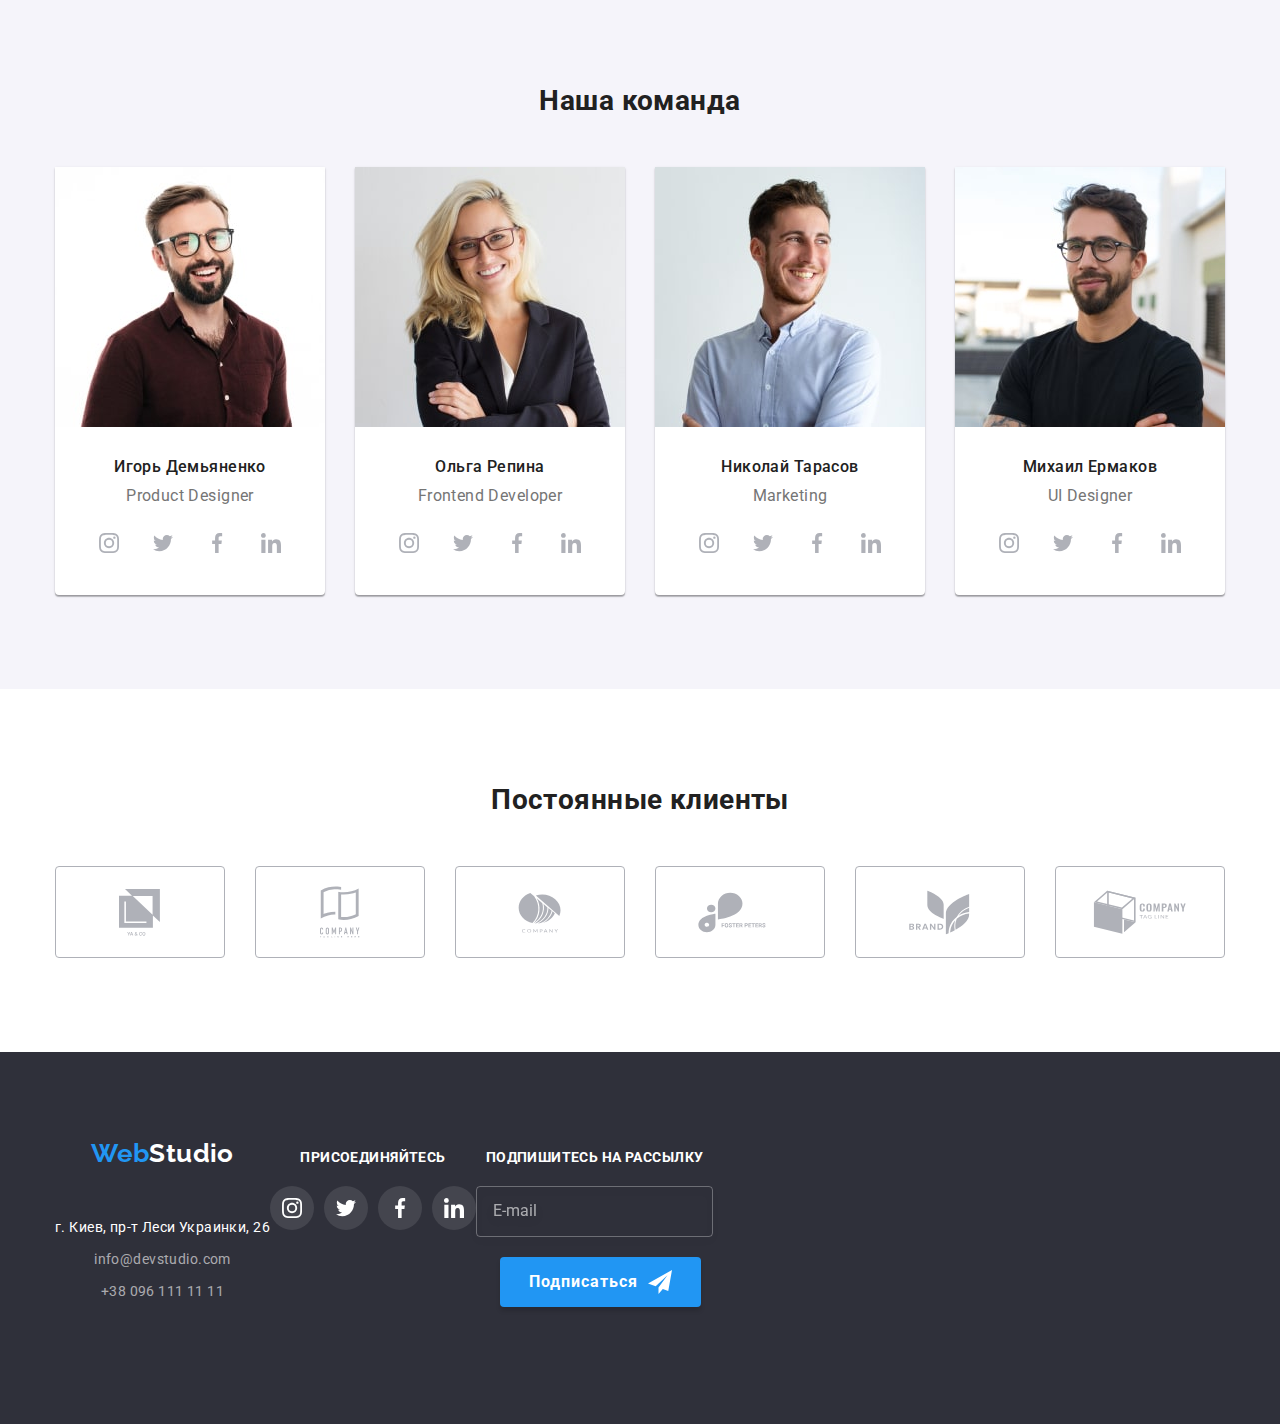
==== commit bdce6255: "add header style for tablet" ====
--- a/index.html
+++ b/index.html
@@ -55,18 +55,11 @@
             <use class="page-header__icon-menu" href="./images/icons.svg#menu"></use>
           </svg>
         </button>
-        <!-- </div> -->
       </div>
       <div class="mob-menu is-hidden">
         <div class="mob-menu__container">
-          <button
-            type="button"
-            class="mob-menu__close-button"
-            aria-expanded="false"
-            aria-controls="menu-dropdown"
-            data-menu-button
-          >
-            <svg width="40" height="40" aria-label="Переключатель мобильного меню">
+          <button type="button" class="mob-menu__close-button">
+            <svg width="40" height="40">
               <use class="page-header__icon-cross" href="./images/icons.svg#cross"></use>
             </svg>
           </button>
@@ -93,10 +86,10 @@
               </li>
             </ul>
             <ul class="mob-soc">
-              <li class="mob-soc__item"><a href="" class="mob-soc__link">Instagram</a></li>
-              <li class="mob-soc__item"><a href="" class="mob-soc__link">Twitter</a></li>
-              <li class="mob-soc__item"><a href="" class="mob-soc__link">Facebook</a></li>
-              <li class="mob-soc__item"><a href="" class="mob-soc__link">LinkedIn</a></li>
+              <li class="mob-soc__item"><a href="#" class="mob-soc__link">Twitter</a></li>
+              <li class="mob-soc__item"><a href="#" class="mob-soc__link">Facebook</a></li>
+              <li class="mob-soc__item"><a href="#" class="mob-soc__link">LinkedIn</a></li>
+              <li class="mob-soc__item"><a href="#" class="mob-soc__link">Instagram</a></li>
             </ul>
           </div>
         </div>
@@ -778,8 +771,8 @@
             <svg class="checkbox__icon-check" width="16" height="15">
               <use href="./images/icons.svg#icon-check"></use>
             </svg>
-            <span class="checkbox__label">Соглашаюсь с рассылкой и принимаю</span>
-            <a class="checkbox__link" href="" target="_blank"> Условия договора</a>
+            <span class="checkbox__label">Соглашаюсь с рассылкой и принимаю &nbsp </span>
+            <a class="checkbox__link" href="#" target="_blank"> Условиями договора</a>
           </label>
           <button type="submit" class="send-button">Отправить</button>
         </form>
--- a/css/main.min.css
+++ b/css/main.min.css
@@ -1 +1 @@
-:root{--primary-text-color: #212121;--secondary-text-color: #757575;--accent-color: #2196f3;--button-hover-color: #188ce8;--white-color: #ffffff;--footer-contacts-color: rgba(255, 255, 255, 0.6);--background-dark-color: #2f303a;--background-grey-color: #f5f4fa;--background-light-color: #e5e5e5;--timing-function: cubic-bezier(0.4, 0, 0.2, 1)}body{font-family:Roboto,sans-serif;color:var(--primary-text-color);letter-spacing:.03em;font-size:14px}.section{padding:60px 0}@media screen and (min-width: 1200px){.section{padding:94px 0}}.section-title{margin-top:0;font-weight:700;font-size:28px;line-height:1.18;text-align:center}.container{margin-left:auto;margin-right:auto;padding-left:15px;padding-right:15px}@media screen and (min-width: 480px){.container{width:480px}}@media screen and (min-width: 768px){.container{width:768px}}@media screen and (min-width: 1200px){.container{width:1200px}}.visually-hidden{position:absolute;width:1px;height:1px;margin:-1px;border:0;padding:0;white-space:nowrap;-webkit-clip-path:inset(100%);clip-path:inset(100%);clip:rect(0 0 0 0);overflow:hidden}button{font-family:inherit}img{display:block;max-width:100%;height:auto}h1,h2,h3,ul,p{margin:0;padding:0;list-style:none}header{border-bottom:1px solid #ececec}.page-header{display:-webkit-box;display:-ms-flexbox;display:flex;-webkit-box-pack:justify;-ms-flex-pack:justify;justify-content:space-between;-webkit-box-align:center;-ms-flex-align:center;align-items:center;height:60px}@media screen and (min-width: 768px){.page-header{height:80px}}.main-nav{display:none;-webkit-box-align:center;-ms-flex-align:center;align-items:center}.logo{display:block;padding-top:16px;padding-bottom:16px;color:var(--primary-text-color);font-family:Raleway,sans-serif;font-weight:700;font-size:24px;line-height:1.17;text-decoration:none}.logo--nopadding{padding:0}.logo__web{color:var(--accent-color)}.logo__footer{color:var(--white-color)}.page-header__button{display:-webkit-inline-box;display:-ms-inline-flexbox;display:inline-flex;margin:0;padding:0;border:none;background-color:rgba(0,0,0,0)}.page-header__button:hover,.page-header__button:focus{fill:var(--accent-color)}.site-nav{display:-webkit-box;display:-ms-flexbox;display:flex;margin-left:93px}.site-nav__item{margin-right:50px}.site-nav__item:last-child{margin-right:0}.site-nav__link{position:relative;display:block;padding-top:32px;padding-bottom:32px;color:var(--primary-text-color);font-weight:500;line-height:1.14;letter-spacing:.02em;text-decoration:none;-webkit-transition:color 250ms var(--timing-function);transition:color 250ms var(--timing-function)}.site-nav__link:hover,.site-nav__link:focus{color:var(--accent-color)}.site-nav__link--current{color:var(--accent-color)}.site-nav__link--current::after{content:"";position:absolute;bottom:-1px;display:block;width:100%;height:4px;background:var(--accent-color);border-radius:2px}.main-contact{display:none}.main-contact__item{margin-right:50px}.main-contact__item:last-child{margin-right:0}.main-contact__link{display:-webkit-box;display:-ms-flexbox;display:flex;-webkit-box-pack:center;-ms-flex-pack:center;justify-content:center;-webkit-box-align:center;-ms-flex-align:center;align-items:center;padding-top:32px;padding-bottom:32px;color:var(--secondary-text-color);font-weight:500;line-height:1.14;letter-spacing:.02em;text-decoration:none;-webkit-transition:color 250ms var(--timing-function);transition:color 250ms var(--timing-function)}.main-contact__link:hover,.main-contact__link:focus{color:var(--accent-color)}.main-contact__icon{margin-right:10px;fill:currentColor}.mob-menu{position:fixed;top:0;left:0;z-index:2;padding:48px 0;background-color:var(--white-color);width:100vw;height:100vh}.mob-menu__container{max-width:480px;padding:0 40px;margin-left:auto;margin-right:auto;display:-webkit-box;display:-ms-flexbox;display:flex;-webkit-box-orient:vertical;-webkit-box-direction:normal;-ms-flex-direction:column;flex-direction:column;height:100%;-webkit-box-pack:justify;-ms-flex-pack:justify;justify-content:space-between;overflow:auto}.mob-menu.is-hidden{opacity:0;pointer-events:none}.mob-menu__close-button{position:absolute;top:15px;right:15px;display:block;margin:0;padding:0;border:none;background-color:rgba(0,0,0,0);margin-left:auto}.mob-menu__close-button:hover,.mob-menu__close-button:focus{fill:var(--accent-color)}.mob-nav__item:not(:last-child){margin-bottom:24px}.mob-nav__link{font-weight:500;font-size:40px;line-height:1.18;letter-spacing:.02em;text-decoration:none;color:var(--primary-text-color)}.mob-nav__link:hover,.mob-nav__link:focus{color:var(--accent-color)}@media screen and (max-width: 400px){.mob-nav__link{font-size:34px}}.mob-nav__link--current{color:var(--accent-color)}.mob-contact{margin-bottom:64px}.mob-contact__item:not(:last-child){margin-bottom:24px}.mob-contact__tel{font-weight:500;font-size:34px;line-height:1.17;letter-spacing:.02em;text-decoration:none;color:var(--accent-color)}@media screen and (max-width: 400px){.mob-contact__tel{font-size:27px}}.mob-contact__mail{font-family:"Roboto";font-style:normal;font-weight:500;font-size:24px;line-height:1.17;letter-spacing:.02em;text-decoration:none;color:var(--secondary-text-color)}.mob-contact__mail:hover,.mob-contact__mail:focus{color:var(--accent-color)}.mob-soc{display:-webkit-box;display:-ms-flexbox;display:flex;-ms-flex-wrap:wrap;flex-wrap:wrap}.mob-soc__item{border-right:1px solid rgba(33,33,33,.2)}.mob-soc__item:last-child{border:none}.mob-soc__link{font-weight:500;font-size:18px;line-height:1.22;letter-spacing:.02em;text-decoration:none;padding:10px;color:var(--accent-color)}.mob-soc__item:first-child .mob-soc__link{padding-left:0}.hero{max-height:400px;max-width:480px;margin-left:auto;margin-right:auto;padding:118px 0;background-image:-webkit-gradient(linear, left top, right top, from(rgba(47, 48, 58, 0.4)), to(rgba(47, 48, 58, 0.4))),url(../images/hero/heromob-min.jpg);background-image:linear-gradient(to right, rgba(47, 48, 58, 0.4), rgba(47, 48, 58, 0.4)),url(../images/hero/heromob-min.jpg);background-position-x:center;background-color:#c4c4c4;text-align:center}@media screen and (min-width: 768px){.hero{max-width:768px}}@media screen and (min-width: 1200px){.hero{max-width:1600px;max-height:600px;padding:200px 0}}@media(min-device-pixel-ratio: 2),(-webkit-min-device-pixel-ratio: 2),(min-resolution: 192dpi),(min-resolution: 2dppx){.hero{background-image:-webkit-gradient(linear, left top, right top, from(rgba(47, 48, 58, 0.4)), to(rgba(47, 48, 58, 0.4))),url(../images/hero/heromob2-min.jpg);background-image:linear-gradient(to right, rgba(47, 48, 58, 0.4), rgba(47, 48, 58, 0.4)),url(../images/hero/heromob2-min.jpg)}}@media screen and (min-width: 768px){.hero{background-image:-webkit-gradient(linear, left top, right top, from(rgba(47, 48, 58, 0.4)), to(rgba(47, 48, 58, 0.4))),url(../images/hero/herotab-min.jpg);background-image:linear-gradient(to right, rgba(47, 48, 58, 0.4), rgba(47, 48, 58, 0.4)),url(../images/hero/herotab-min.jpg)}}@media screen and (min-width: 768px)and (min-device-pixel-ratio: 2),screen and (min-width: 768px)and (-webkit-min-device-pixel-ratio: 2),screen and (min-width: 768px)and (min-resolution: 192dpi),screen and (min-width: 768px)and (min-resolution: 2dppx){.hero{background-image:-webkit-gradient(linear, left top, right top, from(rgba(47, 48, 58, 0.4)), to(rgba(47, 48, 58, 0.4))),url(../images/hero/herotab2-min.jpg);background-image:linear-gradient(to right, rgba(47, 48, 58, 0.4), rgba(47, 48, 58, 0.4)),url(../images/hero/herotab2-min.jpg)}}@media screen and (min-width: 1200px){.hero{background-image:-webkit-gradient(linear, left top, right top, from(rgba(47, 48, 58, 0.4)), to(rgba(47, 48, 58, 0.4))),url(../images/hero/herodesk-min.jpg);background-image:linear-gradient(to right, rgba(47, 48, 58, 0.4), rgba(47, 48, 58, 0.4)),url(../images/hero/herodesk-min.jpg)}}@media screen and (min-width: 1200px)and (min-device-pixel-ratio: 2),screen and (min-width: 1200px)and (-webkit-min-device-pixel-ratio: 2),screen and (min-width: 1200px)and (min-resolution: 192dpi),screen and (min-width: 1200px)and (min-resolution: 2dppx){.hero{background-image:-webkit-gradient(linear, left top, right top, from(rgba(47, 48, 58, 0.4)), to(rgba(47, 48, 58, 0.4))),url(../images/hero/herodesk2-min.jpg);background-image:linear-gradient(to right, rgba(47, 48, 58, 0.4), rgba(47, 48, 58, 0.4)),url(../images/hero/herodesk2-min.jpg)}}.hero__container{max-width:360px;padding-left:0;padding-right:0;margin-left:auto;margin-right:auto}@media screen and (max-width: 375px){.hero__container{padding-left:15px;padding-right:15px}}@media screen and (min-width: 1200px){.hero__container{max-width:696px}}.hero__title{margin:0 0 30px 0;color:var(--white-color);font-weight:900;font-size:26px;line-height:1.62;letter-spacing:.06em}@media screen and (min-width: 1200px){.hero__title{font-size:44px;line-height:1.36}}.hero__button{padding:10px 32px;border-radius:4px;-webkit-box-shadow:0px 4px 4px rgba(0,0,0,.15);box-shadow:0px 4px 4px rgba(0,0,0,.15);border:0;color:var(--white-color);background-color:var(--accent-color);font-weight:700;font-size:16px;line-height:1.88;text-align:center;letter-spacing:.06em;cursor:pointer;-webkit-transition:background-color 250ms var(--timing-function);transition:background-color 250ms var(--timing-function)}.hero__button:hover,.hero__button:focus{background-color:var(--button-hover-color)}@media screen and (min-width: 768px){.benefits{display:-webkit-box;display:-ms-flexbox;display:flex;-ms-flex-wrap:wrap;flex-wrap:wrap;margin:-15px}}.benefits__item{max-width:450px;margin:0 0 30px 0}@media screen and (max-width: 767px){.benefits__item:last-child{margin:0}}@media screen and (min-width: 768px){.benefits__item{margin:15px;width:calc((100% - 60px)/2)}}@media screen and (min-width: 1200px){.benefits__item{width:calc((100% - 120px)/4)}}.benefits__thumb{display:-webkit-box;display:-ms-flexbox;display:flex;-webkit-box-pack:center;-ms-flex-pack:center;justify-content:center;-webkit-box-align:center;-ms-flex-align:center;align-items:center;border-radius:4px;margin-bottom:30px;height:120px;background-color:var(--background-grey-color)}.benefits__title{margin-top:0;margin-bottom:10px;text-align:center;font-weight:700;line-height:1.14}.benefits__description{color:var(--secondary-text-color);line-height:1.71}.activity-section{padding-top:0;padding-bottom:94px}@media screen and (max-width: 1199px){.activity-section{display:none}}.activity-section__list{display:-webkit-box;display:-ms-flexbox;display:flex;margin-top:50px}.activity-picture{position:relative;width:370px;margin-left:30px}.activity-picture:first-child{margin-left:0}.activity-picture__box{position:absolute;bottom:0;left:0;width:100%;height:70px;display:-webkit-box;display:-ms-flexbox;display:flex;-webkit-box-pack:center;-ms-flex-pack:center;justify-content:center;-webkit-box-align:center;-ms-flex-align:center;align-items:center;background:rgba(47,48,58,.8)}.activity-picture__caption{font-weight:700;line-height:1.14;text-align:center;text-transform:uppercase;color:var(--white-color)}.team{background-color:var(--background-grey-color)}@media screen and (min-width: 768px){.team__list{display:-webkit-box;display:-ms-flexbox;display:flex;-ms-flex-wrap:wrap;flex-wrap:wrap;margin:15px -15px -15px -15px}}@media screen and (min-width: 1200px){.team__list{margin:35px -15px -15px -15px}}.team-card{background-color:var(--white-color);margin-bottom:30px;max-width:450px;-webkit-box-shadow:0px 1px 3px rgba(0,0,0,.12),0px 1px 1px rgba(0,0,0,.14),0px 2px 1px rgba(0,0,0,.2);box-shadow:0px 1px 3px rgba(0,0,0,.12),0px 1px 1px rgba(0,0,0,.14),0px 2px 1px rgba(0,0,0,.2);border-radius:0px 0px 4px 4px}@media screen and (max-width: 767px){.team-card:last-child{margin-bottom:0}}@media screen and (min-width: 768px){.team-card{margin:15px;width:calc((100% - 60px)/2)}}@media screen and (min-width: 1200px){.team-card{width:calc((100% - 120px)/4)}}.team-card__signature{padding-top:30px;padding-bottom:24px}@media screen and (min-width: 1200px){.team-card__signature{padding:30px 32px}}.team-card__name{margin-bottom:10px;font-weight:500;font-size:16px;line-height:1.19;text-align:center}.team-card__position{margin-top:0;margin-bottom:16px;color:var(--secondary-text-color);font-size:16px;line-height:1.19;text-align:center}.social-networks{display:-webkit-box;display:-ms-flexbox;display:flex;-webkit-box-pack:center;-ms-flex-pack:center;justify-content:center}.social-networks__item{margin-left:10px}.social-networks__item:first-child{margin-left:0}.social-networks__link{display:-webkit-box;display:-ms-flexbox;display:flex;-webkit-box-pack:center;-ms-flex-pack:center;justify-content:center;-webkit-box-align:center;-ms-flex-align:center;align-items:center;width:44px;height:44px;border-radius:50%;color:#afb1b8;background-color:var(--white-color);-webkit-transition:background-color 250ms var(--timing-function),color 250ms var(--timing-function);transition:background-color 250ms var(--timing-function),color 250ms var(--timing-function)}.social-networks__link:hover,.social-networks__link:focus{color:var(--white-color);background-color:var(--accent-color)}.social-networks__icon{width:20px;height:20px;fill:currentColor}.clients__list{display:-webkit-box;display:-ms-flexbox;display:flex;-ms-flex-wrap:wrap;flex-wrap:wrap;margin:15px -15px -15px -15px}@media screen and (min-width: 1200px){.clients__list{margin:35px -15px -15px -15px}}.clients__item{margin:15px;width:calc((100% - 60px)/2)}@media screen and (min-width: 768px){.clients__item{width:calc((100% - 90px)/3)}}@media screen and (min-width: 1200px){.clients__item{width:calc((100% - 180px)/6)}}.clients__link{display:-webkit-box;display:-ms-flexbox;display:flex;-webkit-box-pack:center;-ms-flex-pack:center;justify-content:center;-webkit-box-align:center;-ms-flex-align:center;align-items:center;height:92px;border:1px solid #afb1b8;border-radius:4px;color:#afb1b8;background-color:var(--white-color);outline:rgba(0,0,0,0);-webkit-transition:color 250ms var(--timing-function),border 250ms var(--timing-function);transition:color 250ms var(--timing-function),border 250ms var(--timing-function)}.clients__link:hover,.clients__link:focus{color:var(--accent-color);border:1px solid var(--accent-color)}.clients__icon{fill:currentColor}.footer{padding:60px 0;background-color:var(--background-dark-color)}.footer__flex{text-align:center}@media screen and (min-width: 768px){.footer__flex{display:-webkit-box;display:-ms-flexbox;display:flex;-ms-flex-wrap:wrap;flex-wrap:wrap;-webkit-box-align:baseline;-ms-flex-align:baseline;align-items:baseline}}@media screen and (min-width: 768px)and (max-width: 1199px){.footer__address{width:50%}}.address{margin-top:20px;margin-bottom:60px}.address__item{margin-bottom:8px}.address__item:last-child{margin-bottom:0}.address__link{color:var(--footer-contacts-color);line-height:1.72;text-decoration:none;font-style:normal;-webkit-transition:color 250ms var(--timing-function);transition:color 250ms var(--timing-function)}.address__link[target=_blank]{color:var(--white-color)}.address__link:hover,.address__link:focus{color:var(--accent-color)}.footer__social{margin-bottom:60px}@media screen and (min-width: 768px)and (max-width: 1199px){.footer__social{width:50%}}.footer__title{line-height:1.14;color:var(--white-color);text-transform:uppercase;display:block;margin-top:0;margin-bottom:20px}.social-networks__link--footer{background-color:rgba(255,255,255,.1);-webkit-transition:background-color 250ms var(--timing-function);transition:background-color 250ms var(--timing-function)}.social-networks__icon--footer{width:20px;height:20px;fill:var(--white-color)}@media screen and (min-width: 768px)and (max-width: 1199px){.footer__subscribe{width:100%}}.footer-form{width:100%}.footer-form__input{font-size:16px;color:var(--white-color);width:100%;margin:0;padding:15px 16px;border:1px solid rgba(255,255,255,.3);-webkit-filter:drop-shadow(0px 4px 4px rgba(0, 0, 0, 0.15));filter:drop-shadow(0px 4px 4px rgba(0, 0, 0, 0.15));border-radius:4px;outline:none;background-color:rgba(0,0,0,0);margin-bottom:20px}.footer-form__input:hover,.footer-form__input:focus{border:1px solid var(--accent-color)}.footer-form__input::-webkit-input-placeholder{font-size:16px;line-height:1.25;color:rgba(255,255,255,.6)}.footer-form__input::-moz-placeholder{font-size:16px;line-height:1.25;color:rgba(255,255,255,.6)}.footer-form__input:-ms-input-placeholder{font-size:16px;line-height:1.25;color:rgba(255,255,255,.6)}.footer-form__input::-ms-input-placeholder{font-size:16px;line-height:1.25;color:rgba(255,255,255,.6)}.footer-form__input::placeholder{font-size:16px;line-height:1.25;color:rgba(255,255,255,.6)}.subscribe-button{display:-webkit-inline-box;display:-ms-inline-flexbox;display:inline-flex;-webkit-box-align:center;-ms-flex-align:center;align-items:center;border:none;margin-left:12px;padding:10px 29px;-webkit-box-shadow:0px 4px 4px rgba(0,0,0,.15);box-shadow:0px 4px 4px rgba(0,0,0,.15);border-radius:4px;color:var(--white-color);background-color:var(--accent-color);font-weight:700;font-size:16px;line-height:1.88;letter-spacing:.06em;cursor:pointer;-webkit-transition:background-color 250ms var(--timing-function);transition:background-color 250ms var(--timing-function)}.subscribe-button:hover,.subscribe-button:focus{background-color:var(--button-hover-color)}.subscribe-button__icon{margin-left:10px}.backdrop{position:fixed;top:0;left:0;width:100%;height:100%;background-color:rgba(0,0,0,.2);opacity:1;-webkit-transition:opacity 250ms var(--timing-function);transition:opacity 250ms var(--timing-function)}.backdrop.is-hidden{opacity:0;pointer-events:none}.backdrop.is-hidden .modal{-webkit-transform:translate(-50%, -50%) scale(0.5);transform:translate(-50%, -50%) scale(0.5)}.modal{position:absolute;top:50%;left:50%;-webkit-transform:scale(1) translate(-50%, -50%);transform:scale(1) translate(-50%, -50%);padding:40px;max-width:528px;width:100%;background-color:var(--white-color);-webkit-box-shadow:0px 1px 3px rgba(0,0,0,.12),0px 1px 1px rgba(0,0,0,.14),0px 2px 1px rgba(0,0,0,.2);box-shadow:0px 1px 3px rgba(0,0,0,.12),0px 1px 1px rgba(0,0,0,.14),0px 2px 1px rgba(0,0,0,.2);border-radius:4px;-webkit-transition:250ms var(--timing-function);transition:250ms var(--timing-function)}.modal-form__title{display:block;font-weight:700;font-size:20px;line-height:1.15;text-align:center;margin-bottom:30px}.modal-form__field{position:relative;display:-webkit-box;display:-ms-flexbox;display:flex;-webkit-box-orient:vertical;-webkit-box-direction:normal;-ms-flex-direction:column;flex-direction:column;margin-bottom:10px}.modal-form__field--last{margin-bottom:0}.modal-form__field:focus-within>.modal-form__svg{fill:var(--accent-color)}.modal-form__field:focus-within>.modal-form__input{border:1px solid var(--accent-color)}.modal-form__label{margin-bottom:4px;font-size:12px;line-height:1.17;letter-spacing:.01em;color:var(--secondary-text-color)}.modal-form__svg{position:absolute;top:50%;left:14px;-webkit-transition:fill 250ms var(--timing-function);transition:fill 250ms var(--timing-function)}.modal-form__input{width:100%;padding:12px;padding-left:42px;font-size:16px;border:1px solid rgba(33,33,33,.2);border-radius:4px;outline:rgba(0,0,0,0);-webkit-transition:border 250ms var(--timing-function);transition:border 250ms var(--timing-function)}.modal-form__input:hover{cursor:pointer}.modal-form__textarea{width:100%;height:120px;padding:12px 16px;resize:none}.modal-form__textarea::-webkit-input-placeholder{line-height:1.14;letter-spacing:.01em;color:rgba(117,117,117,.5)}.modal-form__textarea::-moz-placeholder{line-height:1.14;letter-spacing:.01em;color:rgba(117,117,117,.5)}.modal-form__textarea:-ms-input-placeholder{line-height:1.14;letter-spacing:.01em;color:rgba(117,117,117,.5)}.modal-form__textarea::-ms-input-placeholder{line-height:1.14;letter-spacing:.01em;color:rgba(117,117,117,.5)}.modal-form__textarea::placeholder{line-height:1.14;letter-spacing:.01em;color:rgba(117,117,117,.5)}.checkbox{position:relative;display:-webkit-inline-box;display:-ms-inline-flexbox;display:inline-flex;-webkit-box-align:center;-ms-flex-align:center;align-items:center;margin-top:20px;margin-bottom:30px;margin-left:14px}.checkbox__input{position:absolute;width:1px;height:1px;margin:-1px;border:0;padding:0;white-space:nowrap;-webkit-clip-path:inset(100%);clip-path:inset(100%);clip:rect(0 0 0 0);overflow:hidden}.checkbox__input:checked~.checkbox__icon-check{opacity:1}.checkbox__input:checked+.checkbox__icon-frame{opacity:0}.checkbox__input:focus+.checkbox__icon-frame{-webkit-box-shadow:0px 4px 4px rgba(0,0,0,.4);box-shadow:0px 4px 4px rgba(0,0,0,.4)}.checkbox__icon-frame{margin-right:7px;opacity:1;-webkit-transition:opacity 250ms var(--timing-function),-webkit-box-shadow 250ms var(--timing-function);transition:opacity 250ms var(--timing-function),-webkit-box-shadow 250ms var(--timing-function);transition:opacity 250ms var(--timing-function),box-shadow 250ms var(--timing-function);transition:opacity 250ms var(--timing-function),box-shadow 250ms var(--timing-function),-webkit-box-shadow 250ms var(--timing-function)}.checkbox__icon-check{position:absolute;opacity:0;-webkit-transition:opacity 250ms var(--timing-function);transition:opacity 250ms var(--timing-function)}.checkbox__label{line-height:1.71;color:var(--secondary-text-color)}.checkbox__link{margin-left:4px;line-height:1.71px;color:var(--accent-color)}.send-button{padding:10px 55px;margin-left:auto;margin-right:auto;display:-webkit-box;display:-ms-flexbox;display:flex;font-weight:700;font-size:16px;line-height:1.88;text-align:center;letter-spacing:.06em;color:var(--white-color);background:var(--accent-color);-webkit-box-shadow:0px 4px 4px rgba(0,0,0,.15);box-shadow:0px 4px 4px rgba(0,0,0,.15);border-radius:4px;border:none;-webkit-transition:background-color 250ms var(--timing-function);transition:background-color 250ms var(--timing-function)}.send-button:hover,.send-button:focus{background-color:var(--button-hover-color);cursor:pointer}.modal__close-button{position:absolute;top:8px;right:8px;display:-webkit-box;display:-ms-flexbox;display:flex;-webkit-box-pack:center;-ms-flex-pack:center;justify-content:center;-webkit-box-align:center;-ms-flex-align:center;align-items:center;width:30px;height:30px;cursor:pointer;background:#fff;border:1px solid rgba(0,0,0,.1);border-radius:50%;outline:rgba(0,0,0,0);-webkit-transition:fill 250ms var(--timing-function),border 250ms var(--timing-function);transition:fill 250ms var(--timing-function),border 250ms var(--timing-function)}.modal__close-button:hover,.modal__close-button:focus{fill:var(--accent-color);border:1px solid var(--accent-color)}.filter{display:-webkit-box;display:-ms-flexbox;display:flex;-ms-flex-wrap:wrap;flex-wrap:wrap;margin-bottom:40px}@media screen and (max-width: 767px){.filter{margin-top:-15px}}@media screen and (min-width: 768px){.filter{-webkit-box-pack:center;-ms-flex-pack:center;justify-content:center}}@media screen and (min-width: 768px)and (max-width: 1199px){.filter{margin-bottom:30px}}@media screen and (min-width: 1200px){.filter{margin-bottom:50px}}.filter__item{margin-right:8px}@media screen and (max-width: 767px){.filter__item{margin-top:15px}}@media screen and (min-width: 768px){.filter__item:last-child{margin-right:0}}.filter__button{background-color:var(--background-grey-color);color:var(--primary-text-color);font-weight:500;font-size:16px;line-height:1.63;border:0;padding:6px 22px;border-radius:4px;cursor:pointer;-webkit-transition:background-color 250ms var(--timing-function),color 250ms var(--timing-function),-webkit-box-shadow 250ms var(--timing-function);transition:background-color 250ms var(--timing-function),color 250ms var(--timing-function),-webkit-box-shadow 250ms var(--timing-function);transition:background-color 250ms var(--timing-function),color 250ms var(--timing-function),box-shadow 250ms var(--timing-function);transition:background-color 250ms var(--timing-function),color 250ms var(--timing-function),box-shadow 250ms var(--timing-function),-webkit-box-shadow 250ms var(--timing-function)}.filter__button:hover,.filter__button:focus{background-color:var(--accent-color);color:var(--white-color);-webkit-box-shadow:0px 3px 1px rgba(0,0,0,.1),0px 1px 2px rgba(0,0,0,.08),0px 2px 2px rgba(0,0,0,.12);box-shadow:0px 3px 1px rgba(0,0,0,.1),0px 1px 2px rgba(0,0,0,.08),0px 2px 2px rgba(0,0,0,.12)}.filter__button--current{background-color:var(--accent-color);color:var(--white-color)}@media screen and (min-width: 768px){.projects{display:-webkit-box;display:-ms-flexbox;display:flex;-ms-flex-wrap:wrap;flex-wrap:wrap;margin:-15px}}.projects__item{max-width:450px}@media screen and (max-width: 767px){.projects__item{margin-bottom:30px}.projects__item:last-child{margin-bottom:0}}@media screen and (min-width: 768px){.projects__item{margin:15px;width:calc((100% - 60px)/2)}}@media screen and (min-width: 1200px){.projects__item{width:calc((100% - 90px)/3)}}.projects__link{display:-webkit-box;display:-ms-flexbox;display:flex;-webkit-box-orient:vertical;-webkit-box-direction:normal;-ms-flex-direction:column;flex-direction:column;height:100%;text-decoration:none;-webkit-transition:-webkit-box-shadow 250ms var(--timing-function);transition:-webkit-box-shadow 250ms var(--timing-function);transition:box-shadow 250ms var(--timing-function);transition:box-shadow 250ms var(--timing-function), -webkit-box-shadow 250ms var(--timing-function)}.projects__link:hover,.projects__link:focus{-webkit-box-shadow:0px 1px 1px rgba(0,0,0,.12),0px 4px 4px rgba(0,0,0,.06),1px 4px 6px rgba(0,0,0,.16);box-shadow:0px 1px 1px rgba(0,0,0,.12),0px 4px 4px rgba(0,0,0,.06),1px 4px 6px rgba(0,0,0,.16)}.projects__link:hover .projects__overlay,.projects__link:focus .projects__overlay{-webkit-transform:translateY(0%);transform:translateY(0%)}.projects__thumb{position:relative;width:100%;overflow:hidden}.projects__overlay{position:absolute;top:0;left:0;width:100%;height:100%;background-color:rgba(33,150,243,.9);-webkit-transform:translateY(101%);transform:translateY(101%);-webkit-transition:-webkit-transform 250ms var(--timing-function);transition:-webkit-transform 250ms var(--timing-function);transition:transform 250ms var(--timing-function);transition:transform 250ms var(--timing-function), -webkit-transform 250ms var(--timing-function);opacity:1;overflow-y:auto}.projects__pre-text{padding:77px 24px;font-size:18px;line-height:1.56;color:var(--white-color)}@media screen and (min-width: 768px){.projects__pre-text{padding:49px 24px 77px}}@media screen and (min-width: 1200px){.projects__pre-text{padding:63px 24px}}.projects__description{-webkit-box-flex:1;-ms-flex-positive:1;flex-grow:1;border:1px solid #eee;padding:20px 24px}.projects__title{color:var(--primary-text-color);font-weight:700;font-size:18px;line-height:2;letter-spacing:.06em;margin-top:0px;margin-bottom:4px}.projects__type{color:var(--secondary-text-color);font-size:16px;line-height:1.88}/*# sourceMappingURL=main.min.css.map */+:root{--primary-text-color: #212121;--secondary-text-color: #757575;--accent-color: #2196f3;--button-hover-color: #188ce8;--white-color: #ffffff;--footer-contacts-color: rgba(255, 255, 255, 0.6);--background-dark-color: #2f303a;--background-grey-color: #f5f4fa;--background-light-color: #e5e5e5;--timing-function: cubic-bezier(0.4, 0, 0.2, 1)}body{font-family:Roboto,sans-serif;color:var(--primary-text-color);letter-spacing:.03em;font-size:14px}body.modal-open{overflow:hidden}.no-scroll{overflow:hidden}.section{padding:60px 0}@media screen and (min-width: 1200px){.section{padding:94px 0}}.section-title{margin-top:0;font-weight:700;font-size:28px;line-height:1.18;text-align:center}.container{margin-left:auto;margin-right:auto;padding-left:15px;padding-right:15px}@media screen and (min-width: 480px){.container{width:480px}}@media screen and (min-width: 768px){.container{width:768px}}@media screen and (min-width: 1200px){.container{width:1200px}}.visually-hidden{position:absolute;width:1px;height:1px;margin:-1px;border:0;padding:0;white-space:nowrap;-webkit-clip-path:inset(100%);clip-path:inset(100%);clip:rect(0 0 0 0);overflow:hidden}button{font-family:inherit}img{display:block;max-width:100%;height:auto}h1,h2,h3,ul,p{margin:0;padding:0;list-style:none}header{border-bottom:1px solid #ececec}.page-header{display:-webkit-box;display:-ms-flexbox;display:flex;-webkit-box-align:center;-ms-flex-align:center;align-items:center;height:60px}@media screen and (min-width: 768px){.page-header{height:80px}}@media screen and (max-width: 1199px){.page-header{-webkit-box-pack:justify;-ms-flex-pack:justify;justify-content:space-between}}.logo{display:block;padding-top:16px;padding-bottom:16px;color:var(--primary-text-color);font-family:Raleway,sans-serif;font-weight:700;font-size:24px;line-height:1.17;text-decoration:none}.logo--nopadding{padding:0}.logo__web{color:var(--accent-color)}.logo__footer{color:var(--white-color)}@media screen and (min-width: 768px){.logo{padding-top:26px;padding-bottom:26px}}@media screen and (min-width: 1200px){.logo{font-size:26px;line-height:1.19}}.page-header__button{display:-webkit-inline-box;display:-ms-inline-flexbox;display:inline-flex;margin:0;padding:0;border:none;background-color:rgba(0,0,0,0)}.page-header__button:hover,.page-header__button:focus{fill:var(--accent-color)}@media screen and (min-width: 768px){.page-header__button{display:none}}.main-nav{display:none}@media screen and (min-width: 768px){.main-nav{display:-webkit-box;display:-ms-flexbox;display:flex;-webkit-box-align:center;-ms-flex-align:center;align-items:center}}.site-nav{display:-webkit-box;display:-ms-flexbox;display:flex}@media screen and (min-width: 1200px){.site-nav{margin-left:93px}}.site-nav__item{margin-right:50px}.site-nav__item:last-child{margin-right:0}.site-nav__link{position:relative;padding-top:32px;padding-bottom:32px;color:var(--primary-text-color);font-weight:500;line-height:1.14;letter-spacing:.02em;text-decoration:none;-webkit-transition:color 250ms var(--timing-function);transition:color 250ms var(--timing-function)}.site-nav__link:hover,.site-nav__link:focus{color:var(--accent-color)}.site-nav__link--current{color:var(--accent-color)}.site-nav__link--current::after{content:"";position:absolute;bottom:-1px;display:block;width:100%;height:4px;background:var(--accent-color);border-radius:2px}.main-contact{display:none}@media screen and (min-width: 768px){.main-contact{display:-webkit-box;display:-ms-flexbox;display:flex;-webkit-box-orient:vertical;-webkit-box-direction:normal;-ms-flex-direction:column;flex-direction:column}}@media screen and (min-width: 1200px){.main-contact{-webkit-box-orient:horizontal;-webkit-box-direction:normal;-ms-flex-direction:row;flex-direction:row;-webkit-box-align:center;-ms-flex-align:center;align-items:center;margin-left:auto}}@media screen and (min-width: 768px)and (max-width: 1199px){.main-contact__item:not(:last-child){margin-bottom:10px}}@media screen and (min-width: 1200px){.main-contact__item:not(:last-child){margin-right:50px}}.main-contact__link{display:-webkit-box;display:-ms-flexbox;display:flex;-webkit-box-align:center;-ms-flex-align:center;align-items:center;color:var(--secondary-text-color);font-weight:500;line-height:1.14;letter-spacing:.02em;text-decoration:none;-webkit-transition:color 250ms var(--timing-function);transition:color 250ms var(--timing-function)}.main-contact__link:hover,.main-contact__link:focus{color:var(--accent-color)}@media screen and (min-width: 768px)and (max-width: 1199px){.main-contact__item:first-child .main-contact__link{padding-top:21px}.main-contact__item:last-child .main-contact__link{padding-bottom:21px}}@media screen and (min-width: 1200px){.main-contact__link{-webkit-box-pack:center;-ms-flex-pack:center;justify-content:center;padding-top:32px;padding-bottom:32px}}.main-contact__icon{margin-right:8px;fill:currentColor}@media screen and (min-width: 1200px){.main-contact__icon{margin-right:10px}}.mob-menu{position:fixed;top:0;left:0;z-index:5;padding:48px 0;background-color:var(--white-color);width:100vw;height:100%;overflow:auto}.mob-menu__container{max-width:480px;padding:0 40px;margin-left:auto;margin-right:auto;display:-webkit-box;display:-ms-flexbox;display:flex;-webkit-box-orient:vertical;-webkit-box-direction:normal;-ms-flex-direction:column;flex-direction:column;height:100%;-webkit-box-pack:justify;-ms-flex-pack:justify;justify-content:space-between}.mob-menu.is-hidden{opacity:0;pointer-events:none}.mob-menu__close-button{position:absolute;top:15px;right:15px;display:block;margin:0;padding:0;border:none;background-color:rgba(0,0,0,0)}.mob-menu__close-button:hover,.mob-menu__close-button:focus{fill:var(--accent-color)}.mob-nav__item:not(:last-child){margin-bottom:24px}.mob-nav__link{font-weight:500;font-size:40px;line-height:1.18;letter-spacing:.02em;text-decoration:none;color:var(--primary-text-color)}.mob-nav__link:hover,.mob-nav__link:focus{color:var(--accent-color)}@media screen and (max-width: 400px){.mob-nav__link{font-size:34px}}.mob-nav__link--current{color:var(--accent-color)}.mob-contact{margin-bottom:64px}.mob-contact__item:not(:last-child){margin-bottom:24px}.mob-contact__tel{font-weight:500;font-size:34px;line-height:1.17;letter-spacing:.02em;text-decoration:none;color:var(--accent-color)}@media screen and (max-width: 400px){.mob-contact__tel{font-size:27px}}.mob-contact__mail{font-family:"Roboto";font-style:normal;font-weight:500;font-size:24px;line-height:1.17;letter-spacing:.02em;text-decoration:none;color:var(--secondary-text-color)}.mob-contact__mail:hover,.mob-contact__mail:focus{color:var(--accent-color)}.mob-soc{display:-webkit-box;display:-ms-flexbox;display:flex;-ms-flex-wrap:wrap;flex-wrap:wrap}.mob-soc__item{border-left:1px solid rgba(33,33,33,.2)}.mob-soc__item:first-child{border:none}.mob-soc__link{font-weight:500;font-size:18px;line-height:1.22;letter-spacing:.02em;text-decoration:none;padding:10px;color:var(--accent-color)}.mob-soc__item:first-child .mob-soc__link{padding-left:0}.hero{max-height:400px;max-width:480px;margin-left:auto;margin-right:auto;padding:118px 0;background-image:-webkit-gradient(linear, left top, right top, from(rgba(47, 48, 58, 0.4)), to(rgba(47, 48, 58, 0.4))),url(../images/hero/heromob-min.jpg);background-image:linear-gradient(to right, rgba(47, 48, 58, 0.4), rgba(47, 48, 58, 0.4)),url(../images/hero/heromob-min.jpg);background-position-x:center;background-color:#c4c4c4;text-align:center}@media screen and (min-width: 768px){.hero{max-width:768px}}@media screen and (min-width: 1200px){.hero{max-width:1600px;max-height:600px;padding:200px 0}}@media(min-device-pixel-ratio: 2),(-webkit-min-device-pixel-ratio: 2),(min-resolution: 192dpi),(min-resolution: 2dppx){.hero{background-image:-webkit-gradient(linear, left top, right top, from(rgba(47, 48, 58, 0.4)), to(rgba(47, 48, 58, 0.4))),url(../images/hero/heromob2-min.jpg);background-image:linear-gradient(to right, rgba(47, 48, 58, 0.4), rgba(47, 48, 58, 0.4)),url(../images/hero/heromob2-min.jpg)}}@media screen and (min-width: 768px){.hero{background-image:-webkit-gradient(linear, left top, right top, from(rgba(47, 48, 58, 0.4)), to(rgba(47, 48, 58, 0.4))),url(../images/hero/herotab-min.jpg);background-image:linear-gradient(to right, rgba(47, 48, 58, 0.4), rgba(47, 48, 58, 0.4)),url(../images/hero/herotab-min.jpg)}}@media screen and (min-width: 768px)and (min-device-pixel-ratio: 2),screen and (min-width: 768px)and (-webkit-min-device-pixel-ratio: 2),screen and (min-width: 768px)and (min-resolution: 192dpi),screen and (min-width: 768px)and (min-resolution: 2dppx){.hero{background-image:-webkit-gradient(linear, left top, right top, from(rgba(47, 48, 58, 0.4)), to(rgba(47, 48, 58, 0.4))),url(../images/hero/herotab2-min.jpg);background-image:linear-gradient(to right, rgba(47, 48, 58, 0.4), rgba(47, 48, 58, 0.4)),url(../images/hero/herotab2-min.jpg)}}@media screen and (min-width: 1200px){.hero{background-image:-webkit-gradient(linear, left top, right top, from(rgba(47, 48, 58, 0.4)), to(rgba(47, 48, 58, 0.4))),url(../images/hero/herodesk-min.jpg);background-image:linear-gradient(to right, rgba(47, 48, 58, 0.4), rgba(47, 48, 58, 0.4)),url(../images/hero/herodesk-min.jpg)}}@media screen and (min-width: 1200px)and (min-device-pixel-ratio: 2),screen and (min-width: 1200px)and (-webkit-min-device-pixel-ratio: 2),screen and (min-width: 1200px)and (min-resolution: 192dpi),screen and (min-width: 1200px)and (min-resolution: 2dppx){.hero{background-image:-webkit-gradient(linear, left top, right top, from(rgba(47, 48, 58, 0.4)), to(rgba(47, 48, 58, 0.4))),url(../images/hero/herodesk2-min.jpg);background-image:linear-gradient(to right, rgba(47, 48, 58, 0.4), rgba(47, 48, 58, 0.4)),url(../images/hero/herodesk2-min.jpg)}}.hero__container{max-width:360px;padding-left:0;padding-right:0;margin-left:auto;margin-right:auto}@media screen and (max-width: 375px){.hero__container{padding-left:15px;padding-right:15px}}@media screen and (min-width: 1200px){.hero__container{max-width:696px}}.hero__title{margin:0 0 30px 0;color:var(--white-color);font-weight:900;font-size:26px;line-height:1.62;letter-spacing:.06em}@media screen and (min-width: 1200px){.hero__title{font-size:44px;line-height:1.36}}.hero__button{padding:10px 32px;border-radius:4px;-webkit-box-shadow:0px 4px 4px rgba(0,0,0,.15);box-shadow:0px 4px 4px rgba(0,0,0,.15);border:0;color:var(--white-color);background-color:var(--accent-color);font-weight:700;font-size:16px;line-height:1.88;text-align:center;letter-spacing:.06em;cursor:pointer;-webkit-transition:background-color 250ms var(--timing-function);transition:background-color 250ms var(--timing-function)}.hero__button:hover,.hero__button:focus{background-color:var(--button-hover-color)}@media screen and (min-width: 768px){.benefits{display:-webkit-box;display:-ms-flexbox;display:flex;-ms-flex-wrap:wrap;flex-wrap:wrap;margin:-15px}}.benefits__item{max-width:450px;margin:0 0 30px 0}@media screen and (max-width: 767px){.benefits__item:last-child{margin:0}}@media screen and (min-width: 768px){.benefits__item{margin:15px;width:calc((100% - 60px)/2)}}@media screen and (min-width: 1200px){.benefits__item{width:calc((100% - 120px)/4)}}.benefits__thumb{display:-webkit-box;display:-ms-flexbox;display:flex;-webkit-box-pack:center;-ms-flex-pack:center;justify-content:center;-webkit-box-align:center;-ms-flex-align:center;align-items:center;border-radius:4px;margin-bottom:30px;height:120px;background-color:var(--background-grey-color)}.benefits__title{margin-top:0;margin-bottom:10px;text-align:center;font-weight:700;line-height:1.14}.benefits__description{color:var(--secondary-text-color);line-height:1.71}.activity-section{padding-top:0;padding-bottom:94px}@media screen and (max-width: 1199px){.activity-section{display:none}}.activity-section__list{display:-webkit-box;display:-ms-flexbox;display:flex;margin-top:50px}.activity-picture{position:relative;width:370px;margin-left:30px}.activity-picture:first-child{margin-left:0}.activity-picture__box{position:absolute;bottom:0;left:0;width:100%;height:70px;display:-webkit-box;display:-ms-flexbox;display:flex;-webkit-box-pack:center;-ms-flex-pack:center;justify-content:center;-webkit-box-align:center;-ms-flex-align:center;align-items:center;background:rgba(47,48,58,.8)}.activity-picture__caption{font-weight:700;line-height:1.14;text-align:center;text-transform:uppercase;color:var(--white-color)}.team{background-color:var(--background-grey-color)}@media screen and (min-width: 768px){.team__list{display:-webkit-box;display:-ms-flexbox;display:flex;-ms-flex-wrap:wrap;flex-wrap:wrap;margin:15px -15px -15px -15px}}@media screen and (min-width: 1200px){.team__list{margin:35px -15px -15px -15px}}.team-card{background-color:var(--white-color);margin-bottom:30px;max-width:450px;-webkit-box-shadow:0px 1px 3px rgba(0,0,0,.12),0px 1px 1px rgba(0,0,0,.14),0px 2px 1px rgba(0,0,0,.2);box-shadow:0px 1px 3px rgba(0,0,0,.12),0px 1px 1px rgba(0,0,0,.14),0px 2px 1px rgba(0,0,0,.2);border-radius:0px 0px 4px 4px}@media screen and (max-width: 767px){.team-card:last-child{margin-bottom:0}}@media screen and (min-width: 768px){.team-card{margin:15px;width:calc((100% - 60px)/2)}}@media screen and (min-width: 1200px){.team-card{width:calc((100% - 120px)/4)}}.team-card__signature{padding-top:30px;padding-bottom:24px}@media screen and (min-width: 1200px){.team-card__signature{padding:30px 32px}}.team-card__name{margin-bottom:10px;font-weight:500;font-size:16px;line-height:1.19;text-align:center}.team-card__position{margin-top:0;margin-bottom:16px;color:var(--secondary-text-color);font-size:16px;line-height:1.19;text-align:center}.social-networks{display:-webkit-box;display:-ms-flexbox;display:flex;-webkit-box-pack:center;-ms-flex-pack:center;justify-content:center}.social-networks__item{margin-left:10px}.social-networks__item:first-child{margin-left:0}.social-networks__link{display:-webkit-box;display:-ms-flexbox;display:flex;-webkit-box-pack:center;-ms-flex-pack:center;justify-content:center;-webkit-box-align:center;-ms-flex-align:center;align-items:center;width:44px;height:44px;border-radius:50%;color:#afb1b8;background-color:var(--white-color);-webkit-transition:background-color 250ms var(--timing-function),color 250ms var(--timing-function);transition:background-color 250ms var(--timing-function),color 250ms var(--timing-function)}.social-networks__link:hover,.social-networks__link:focus{color:var(--white-color);background-color:var(--accent-color)}.social-networks__icon{width:20px;height:20px;fill:currentColor}.clients__list{display:-webkit-box;display:-ms-flexbox;display:flex;-ms-flex-wrap:wrap;flex-wrap:wrap;margin:15px -15px -15px -15px}@media screen and (min-width: 1200px){.clients__list{margin:35px -15px -15px -15px}}.clients__item{margin:15px;width:calc((100% - 60px)/2)}@media screen and (min-width: 768px){.clients__item{width:calc((100% - 90px)/3)}}@media screen and (min-width: 1200px){.clients__item{width:calc((100% - 180px)/6)}}.clients__link{display:-webkit-box;display:-ms-flexbox;display:flex;-webkit-box-pack:center;-ms-flex-pack:center;justify-content:center;-webkit-box-align:center;-ms-flex-align:center;align-items:center;height:92px;border:1px solid #afb1b8;border-radius:4px;color:#afb1b8;background-color:var(--white-color);outline:rgba(0,0,0,0);-webkit-transition:color 250ms var(--timing-function),border 250ms var(--timing-function);transition:color 250ms var(--timing-function),border 250ms var(--timing-function)}.clients__link:hover,.clients__link:focus{color:var(--accent-color);border:1px solid var(--accent-color)}.clients__icon{fill:currentColor}.footer{padding:60px 0;background-color:var(--background-dark-color)}.footer__flex{text-align:center}@media screen and (min-width: 768px){.footer__flex{display:-webkit-box;display:-ms-flexbox;display:flex;-ms-flex-wrap:wrap;flex-wrap:wrap;-webkit-box-align:baseline;-ms-flex-align:baseline;align-items:baseline}}@media screen and (min-width: 768px)and (max-width: 1199px){.footer__address{width:50%}}.address{margin-top:20px;margin-bottom:60px}.address__item{margin-bottom:8px}.address__item:last-child{margin-bottom:0}.address__link{color:var(--footer-contacts-color);line-height:1.72;text-decoration:none;font-style:normal;-webkit-transition:color 250ms var(--timing-function);transition:color 250ms var(--timing-function)}.address__link[target=_blank]{color:var(--white-color)}.address__link:hover,.address__link:focus{color:var(--accent-color)}.footer__social{margin-bottom:60px}@media screen and (min-width: 768px)and (max-width: 1199px){.footer__social{width:50%}}.footer__title{line-height:1.14;color:var(--white-color);text-transform:uppercase;display:block;margin-top:0;margin-bottom:20px}.social-networks__link--footer{background-color:rgba(255,255,255,.1);-webkit-transition:background-color 250ms var(--timing-function);transition:background-color 250ms var(--timing-function)}.social-networks__icon--footer{width:20px;height:20px;fill:var(--white-color)}@media screen and (min-width: 768px)and (max-width: 1199px){.footer__subscribe{width:100%}}.footer-form{width:100%}.footer-form__input{font-size:16px;color:var(--white-color);width:100%;margin:0;padding:15px 16px;border:1px solid rgba(255,255,255,.3);-webkit-filter:drop-shadow(0px 4px 4px rgba(0, 0, 0, 0.15));filter:drop-shadow(0px 4px 4px rgba(0, 0, 0, 0.15));border-radius:4px;outline:none;background-color:rgba(0,0,0,0);margin-bottom:20px}.footer-form__input:hover,.footer-form__input:focus{border:1px solid var(--accent-color)}.footer-form__input::-webkit-input-placeholder{font-size:16px;line-height:1.25;color:rgba(255,255,255,.6)}.footer-form__input::-moz-placeholder{font-size:16px;line-height:1.25;color:rgba(255,255,255,.6)}.footer-form__input:-ms-input-placeholder{font-size:16px;line-height:1.25;color:rgba(255,255,255,.6)}.footer-form__input::-ms-input-placeholder{font-size:16px;line-height:1.25;color:rgba(255,255,255,.6)}.footer-form__input::placeholder{font-size:16px;line-height:1.25;color:rgba(255,255,255,.6)}.subscribe-button{display:-webkit-inline-box;display:-ms-inline-flexbox;display:inline-flex;-webkit-box-align:center;-ms-flex-align:center;align-items:center;border:none;margin-left:12px;padding:10px 29px;-webkit-box-shadow:0px 4px 4px rgba(0,0,0,.15);box-shadow:0px 4px 4px rgba(0,0,0,.15);border-radius:4px;color:var(--white-color);background-color:var(--accent-color);font-weight:700;font-size:16px;line-height:1.88;letter-spacing:.06em;cursor:pointer;-webkit-transition:background-color 250ms var(--timing-function);transition:background-color 250ms var(--timing-function)}.subscribe-button:hover,.subscribe-button:focus{background-color:var(--button-hover-color)}.subscribe-button__icon{margin-left:10px}.backdrop{position:fixed;top:0;left:0;width:100%;height:100%;background-color:rgba(0,0,0,.2);opacity:1;-webkit-transition:opacity 250ms var(--timing-function);transition:opacity 250ms var(--timing-function);overflow-y:scroll}@media screen and (max-width: 767px){.backdrop{padding:93px 15px}}.backdrop.is-hidden{opacity:0;pointer-events:none}.backdrop.is-hidden .modal{-webkit-transform:translate(-50%, -50%) scale(0.5);transform:translate(-50%, -50%) scale(0.5)}.modal{position:relative;top:50%;left:50%;-webkit-transform:scale(1) translate(-50%, -50%);transform:scale(1) translate(-50%, -50%);padding:40px;max-width:450px;width:100%;background-color:var(--white-color);-webkit-box-shadow:0px 1px 3px rgba(0,0,0,.12),0px 1px 1px rgba(0,0,0,.14),0px 2px 1px rgba(0,0,0,.2);box-shadow:0px 1px 3px rgba(0,0,0,.12),0px 1px 1px rgba(0,0,0,.14),0px 2px 1px rgba(0,0,0,.2);border-radius:4px;-webkit-transition:250ms var(--timing-function);transition:250ms var(--timing-function)}@media screen and (min-width: 768px){.modal{position:absolute}}@media screen and (min-width: 1200px){.modal{max-width:528px}}.modal-form__title{display:block;font-weight:700;font-size:20px;line-height:1.5;text-align:center;margin-bottom:12px}@media screen and (min-width: 1200px){.modal-form__title{line-height:1.15}}.modal-form__field{position:relative;display:-webkit-box;display:-ms-flexbox;display:flex;-webkit-box-orient:vertical;-webkit-box-direction:normal;-ms-flex-direction:column;flex-direction:column;margin-bottom:10px}.modal-form__field--last{margin-bottom:0}.modal-form__field:focus-within>.modal-form__svg{fill:var(--accent-color)}.modal-form__field:focus-within>.modal-form__input{border:1px solid var(--accent-color)}.modal-form__label{margin-bottom:4px;font-size:12px;line-height:1.17;letter-spacing:.01em;color:var(--secondary-text-color)}.modal-form__svg{position:absolute;top:50%;left:14px;-webkit-transition:fill 250ms var(--timing-function);transition:fill 250ms var(--timing-function)}.modal-form__input{width:100%;padding:12px;padding-left:42px;font-size:16px;border:1px solid rgba(33,33,33,.2);border-radius:4px;outline:rgba(0,0,0,0);-webkit-transition:border 250ms var(--timing-function);transition:border 250ms var(--timing-function)}.modal-form__input:hover{cursor:pointer}.modal-form__textarea{width:100%;height:120px;padding:12px 16px;resize:none}.modal-form__textarea::-webkit-input-placeholder{line-height:1.14;letter-spacing:.01em;color:rgba(117,117,117,.5)}.modal-form__textarea::-moz-placeholder{line-height:1.14;letter-spacing:.01em;color:rgba(117,117,117,.5)}.modal-form__textarea:-ms-input-placeholder{line-height:1.14;letter-spacing:.01em;color:rgba(117,117,117,.5)}.modal-form__textarea::-ms-input-placeholder{line-height:1.14;letter-spacing:.01em;color:rgba(117,117,117,.5)}.modal-form__textarea::placeholder{line-height:1.14;letter-spacing:.01em;color:rgba(117,117,117,.5)}.checkbox{position:relative;display:-webkit-inline-box;display:-ms-inline-flexbox;display:inline-flex;-ms-flex-wrap:nowrap;flex-wrap:nowrap;-webkit-box-align:center;-ms-flex-align:center;align-items:center;margin-top:20px;margin-bottom:30px}@media screen and (min-width: 1200px){.checkbox{margin-left:14px}}.checkbox__input{position:absolute;width:1px;height:1px;margin:-1px;border:0;padding:0;white-space:nowrap;-webkit-clip-path:inset(100%);clip-path:inset(100%);clip:rect(0 0 0 0);overflow:hidden}.checkbox__input:checked~.checkbox__icon-check{opacity:1}.checkbox__input:checked+.checkbox__icon-frame{opacity:0}.checkbox__input:focus+.checkbox__icon-frame{-webkit-box-shadow:0px 4px 4px rgba(0,0,0,.4);box-shadow:0px 4px 4px rgba(0,0,0,.4)}.checkbox__icon-frame{margin-right:7px;opacity:1;-webkit-transition:opacity 250ms var(--timing-function),-webkit-box-shadow 250ms var(--timing-function);transition:opacity 250ms var(--timing-function),-webkit-box-shadow 250ms var(--timing-function);transition:opacity 250ms var(--timing-function),box-shadow 250ms var(--timing-function);transition:opacity 250ms var(--timing-function),box-shadow 250ms var(--timing-function),-webkit-box-shadow 250ms var(--timing-function)}.checkbox__icon-check{position:absolute;opacity:0;-webkit-transition:opacity 250ms var(--timing-function);transition:opacity 250ms var(--timing-function)}.checkbox__label{font-size:12px;line-height:1.17;color:var(--secondary-text-color)}@media screen and (min-width: 1200px){.checkbox__label{font-size:14px;line-height:1.71}}.checkbox__link{font-size:12px;line-height:1.17px;color:var(--accent-color)}@media screen and (min-width: 1200px){.checkbox__link{font-size:14px;line-height:1.71px}}.send-button{padding:10px 55px;margin-left:auto;margin-right:auto;display:-webkit-box;display:-ms-flexbox;display:flex;font-weight:700;font-size:16px;line-height:1.88;text-align:center;letter-spacing:.06em;color:var(--white-color);background:var(--accent-color);-webkit-box-shadow:0px 4px 4px rgba(0,0,0,.15);box-shadow:0px 4px 4px rgba(0,0,0,.15);border-radius:4px;border:none;-webkit-transition:background-color 250ms var(--timing-function);transition:background-color 250ms var(--timing-function)}.send-button:hover,.send-button:focus{background-color:var(--button-hover-color);cursor:pointer}.modal__close-button{position:absolute;top:8px;right:8px;display:-webkit-box;display:-ms-flexbox;display:flex;-webkit-box-pack:center;-ms-flex-pack:center;justify-content:center;-webkit-box-align:center;-ms-flex-align:center;align-items:center;width:30px;height:30px;cursor:pointer;background:#fff;border:1px solid rgba(0,0,0,.1);border-radius:50%;outline:rgba(0,0,0,0);-webkit-transition:fill 250ms var(--timing-function),border 250ms var(--timing-function);transition:fill 250ms var(--timing-function),border 250ms var(--timing-function)}.modal__close-button:hover,.modal__close-button:focus{fill:var(--accent-color);border:1px solid var(--accent-color)}.filter{display:-webkit-box;display:-ms-flexbox;display:flex;-ms-flex-wrap:wrap;flex-wrap:wrap;margin-bottom:40px}@media screen and (max-width: 767px){.filter{margin-top:-15px}}@media screen and (min-width: 768px){.filter{-webkit-box-pack:center;-ms-flex-pack:center;justify-content:center}}@media screen and (min-width: 768px)and (max-width: 1199px){.filter{margin-bottom:30px}}@media screen and (min-width: 1200px){.filter{margin-bottom:50px}}.filter__item{margin-right:8px}@media screen and (max-width: 767px){.filter__item{margin-top:15px}}@media screen and (min-width: 768px){.filter__item:last-child{margin-right:0}}.filter__button{background-color:var(--background-grey-color);color:var(--primary-text-color);font-weight:500;font-size:16px;line-height:1.63;border:0;padding:6px 22px;border-radius:4px;cursor:pointer;-webkit-transition:background-color 250ms var(--timing-function),color 250ms var(--timing-function),-webkit-box-shadow 250ms var(--timing-function);transition:background-color 250ms var(--timing-function),color 250ms var(--timing-function),-webkit-box-shadow 250ms var(--timing-function);transition:background-color 250ms var(--timing-function),color 250ms var(--timing-function),box-shadow 250ms var(--timing-function);transition:background-color 250ms var(--timing-function),color 250ms var(--timing-function),box-shadow 250ms var(--timing-function),-webkit-box-shadow 250ms var(--timing-function)}.filter__button:hover,.filter__button:focus{background-color:var(--accent-color);color:var(--white-color);-webkit-box-shadow:0px 3px 1px rgba(0,0,0,.1),0px 1px 2px rgba(0,0,0,.08),0px 2px 2px rgba(0,0,0,.12);box-shadow:0px 3px 1px rgba(0,0,0,.1),0px 1px 2px rgba(0,0,0,.08),0px 2px 2px rgba(0,0,0,.12)}.filter__button--current{background-color:var(--accent-color);color:var(--white-color)}@media screen and (min-width: 768px){.projects{display:-webkit-box;display:-ms-flexbox;display:flex;-ms-flex-wrap:wrap;flex-wrap:wrap;margin:-15px}}.projects__item{max-width:450px}@media screen and (max-width: 767px){.projects__item{margin-bottom:30px}.projects__item:last-child{margin-bottom:0}}@media screen and (min-width: 768px){.projects__item{margin:15px;width:calc((100% - 60px)/2)}}@media screen and (min-width: 1200px){.projects__item{width:calc((100% - 90px)/3)}}.projects__link{display:-webkit-box;display:-ms-flexbox;display:flex;-webkit-box-orient:vertical;-webkit-box-direction:normal;-ms-flex-direction:column;flex-direction:column;height:100%;text-decoration:none;-webkit-transition:-webkit-box-shadow 250ms var(--timing-function);transition:-webkit-box-shadow 250ms var(--timing-function);transition:box-shadow 250ms var(--timing-function);transition:box-shadow 250ms var(--timing-function), -webkit-box-shadow 250ms var(--timing-function)}.projects__link:hover,.projects__link:focus{-webkit-box-shadow:0px 1px 1px rgba(0,0,0,.12),0px 4px 4px rgba(0,0,0,.06),1px 4px 6px rgba(0,0,0,.16);box-shadow:0px 1px 1px rgba(0,0,0,.12),0px 4px 4px rgba(0,0,0,.06),1px 4px 6px rgba(0,0,0,.16)}.projects__link:hover .projects__overlay,.projects__link:focus .projects__overlay{-webkit-transform:translateY(0%);transform:translateY(0%)}.projects__thumb{position:relative;width:100%;overflow:hidden}.projects__overlay{position:absolute;top:0;left:0;width:100%;height:100%;background-color:rgba(33,150,243,.9);-webkit-transform:translateY(101%);transform:translateY(101%);-webkit-transition:-webkit-transform 250ms var(--timing-function);transition:-webkit-transform 250ms var(--timing-function);transition:transform 250ms var(--timing-function);transition:transform 250ms var(--timing-function), -webkit-transform 250ms var(--timing-function);opacity:1;overflow-y:auto}.projects__pre-text{padding:77px 24px;font-size:18px;line-height:1.56;color:var(--white-color)}@media screen and (min-width: 768px){.projects__pre-text{padding:49px 24px 77px}}@media screen and (min-width: 1200px){.projects__pre-text{padding:63px 24px}}.projects__description{-webkit-box-flex:1;-ms-flex-positive:1;flex-grow:1;border:1px solid #eee;padding:20px 24px}.projects__title{color:var(--primary-text-color);font-weight:700;font-size:18px;line-height:2;letter-spacing:.06em;margin-top:0px;margin-bottom:4px}.projects__type{color:var(--secondary-text-color);font-size:16px;line-height:1.88}/*# sourceMappingURL=main.min.css.map */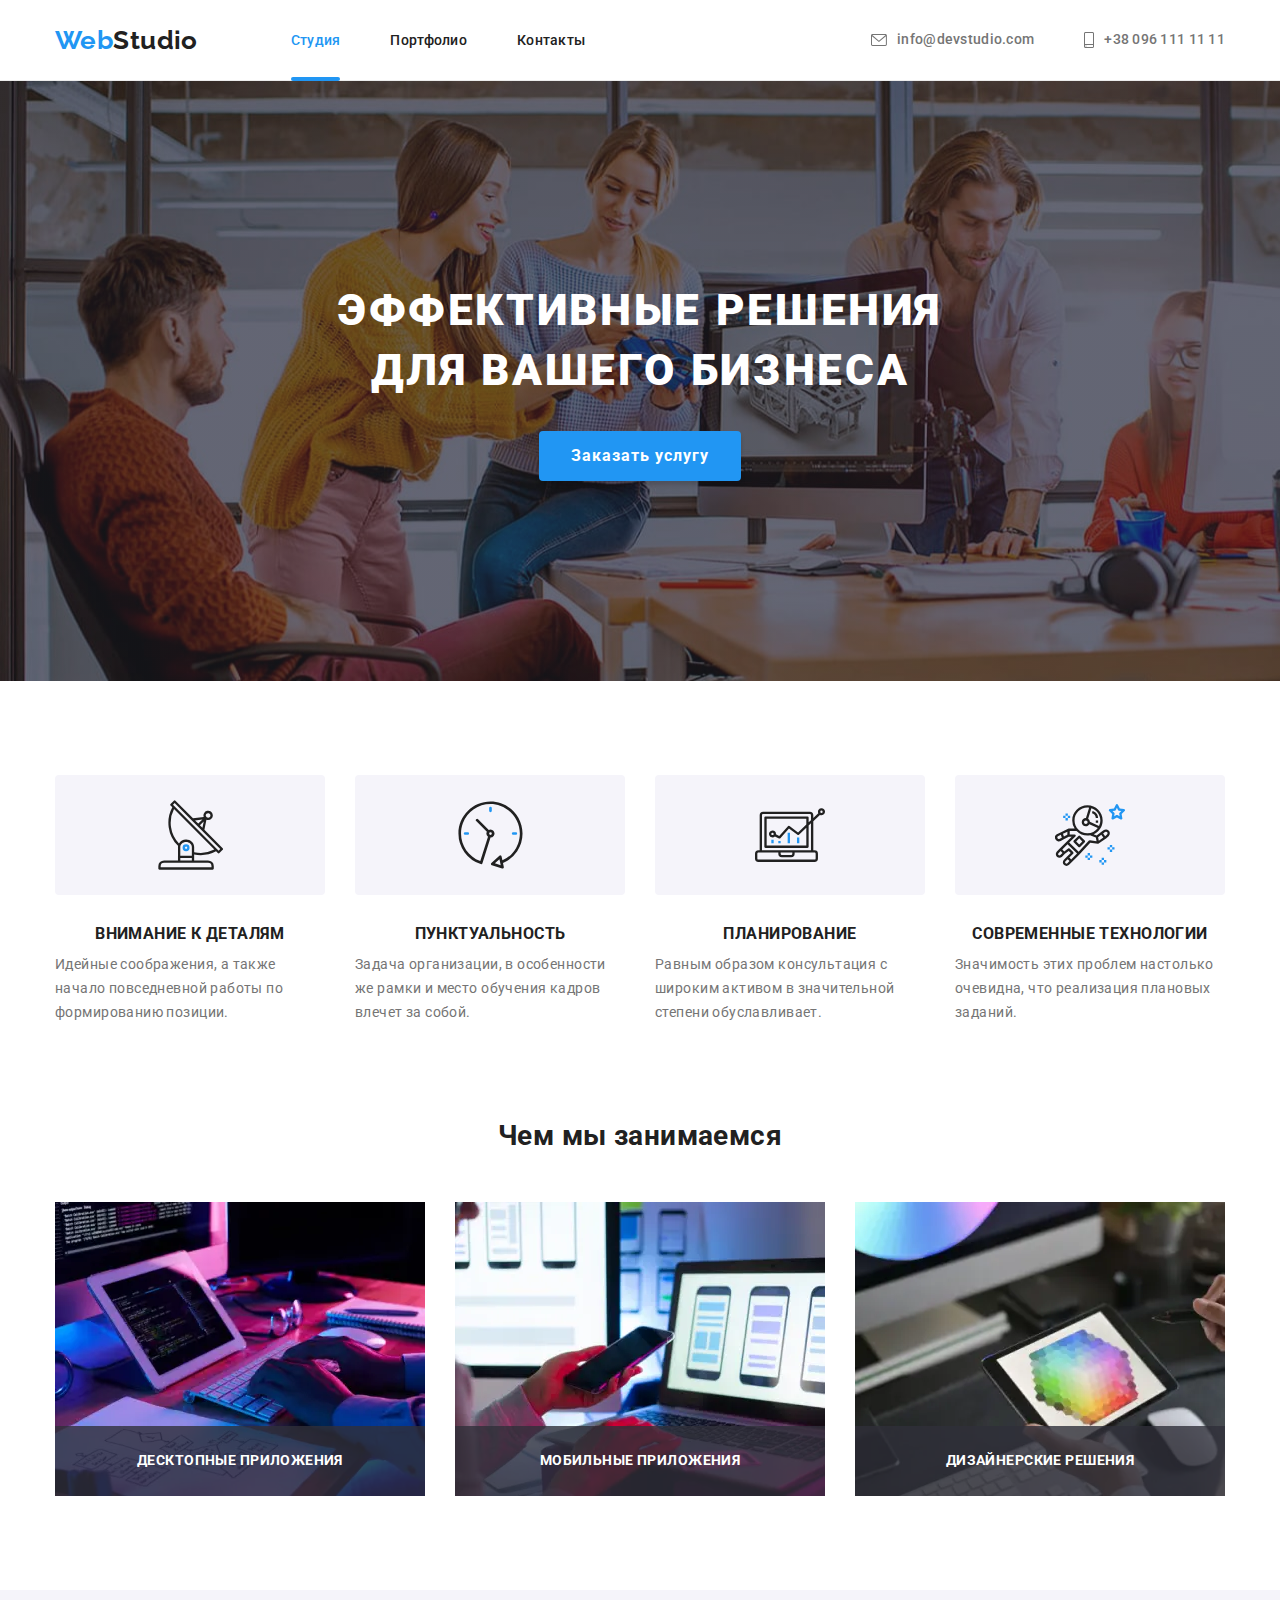
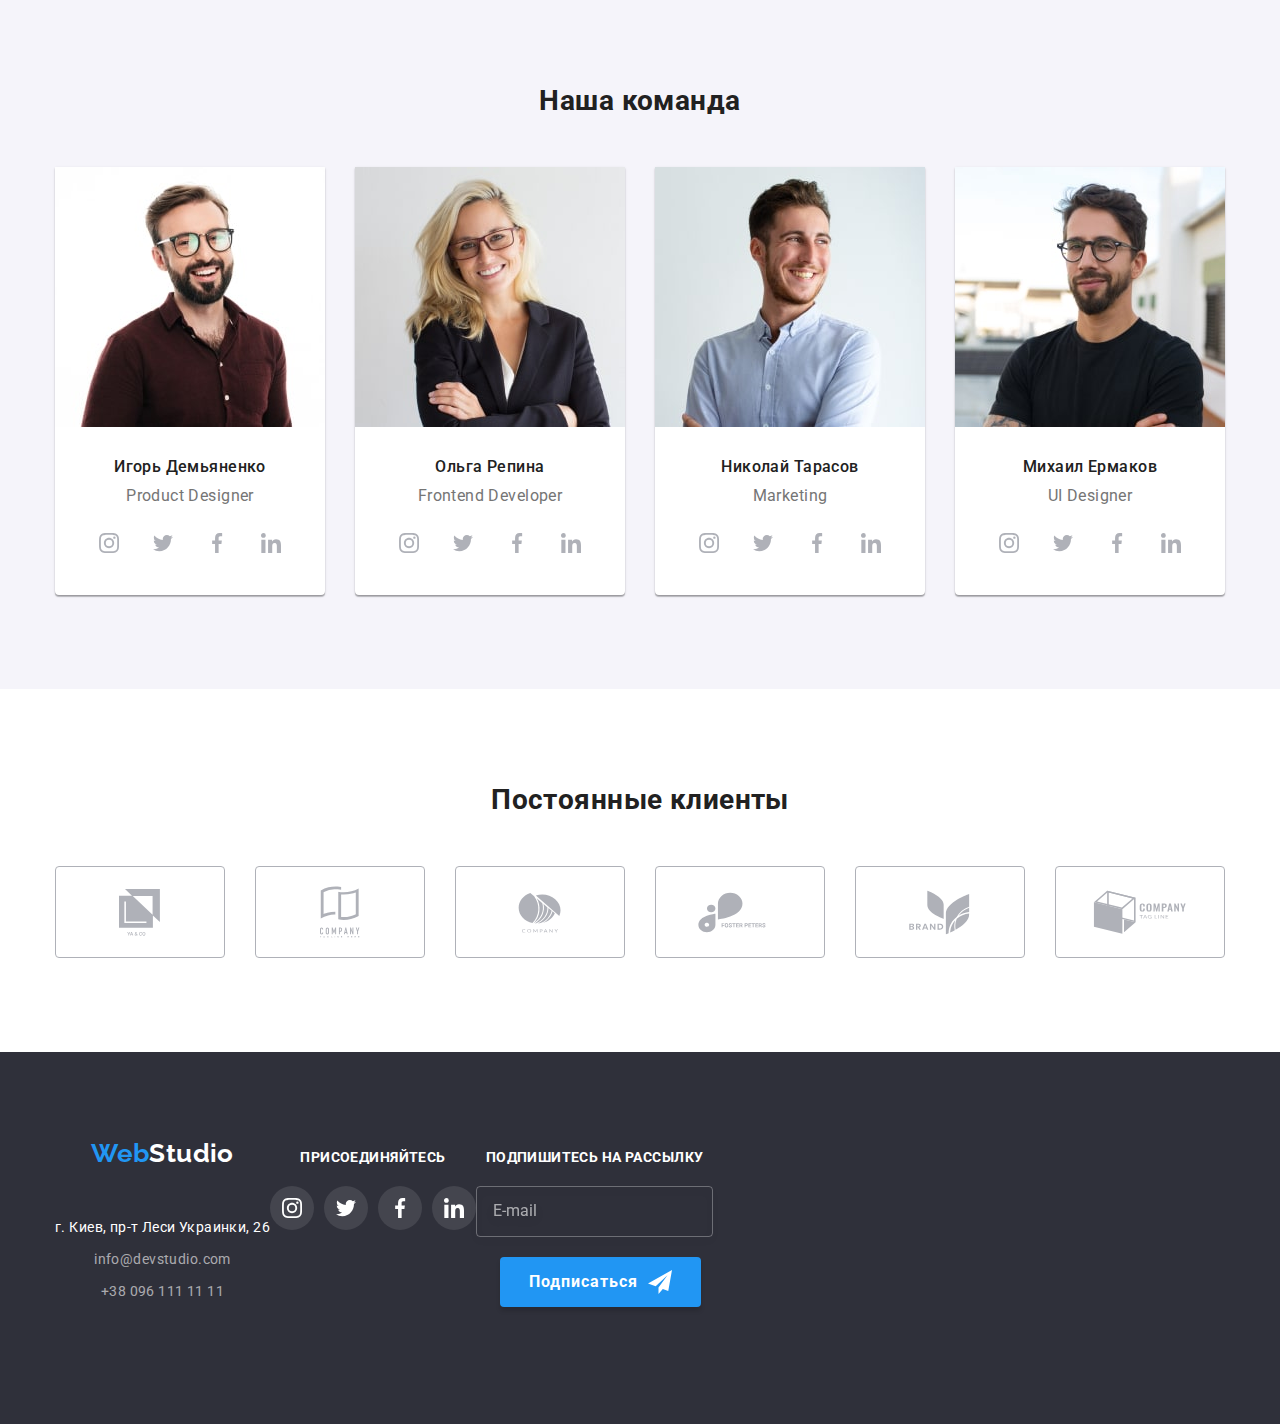
==== commit c7ed7a0d: "add another icions in tab version" ====
--- a/index.html
+++ b/index.html
@@ -38,14 +38,20 @@
           <li class="main-contact__item">
             <a href="mailto:info@devstudio.com" class="main-contact__link">
               <svg class="main-contact__icon" width="16" height="12">
-                <use href="./images/icons.svg#icon-envelope"></use></svg
+                <use href="./images/icons.svg#icon-envelope"></use>
+              </svg>
+              <svg class="main-contact__icon--tab" width="14" height="10">
+                <use href="./images/icons.svg#icon-envelope-tab"></use></svg
               >info@devstudio.com</a
             >
           </li>
           <li class="main-contact__item">
             <a href="tel:+380961111111" class="main-contact__link">
               <svg class="main-contact__icon" width="10" height="16">
-                <use href="./images/icons.svg#icon-smartphone"></use></svg
+                <use href="./images/icons.svg#icon-smartphone"></use>
+              </svg>
+              <svg class="main-contact__icon--tab" width="10" height="14">
+                <use href="./images/icons.svg#icon-smartphone-tab"></use></svg
               >+38 096 111 11 11</a
             >
           </li>
--- a/css/main.min.css
+++ b/css/main.min.css
@@ -1 +1 @@
-:root{--primary-text-color: #212121;--secondary-text-color: #757575;--accent-color: #2196f3;--button-hover-color: #188ce8;--white-color: #ffffff;--footer-contacts-color: rgba(255, 255, 255, 0.6);--background-dark-color: #2f303a;--background-grey-color: #f5f4fa;--background-light-color: #e5e5e5;--timing-function: cubic-bezier(0.4, 0, 0.2, 1)}body{font-family:Roboto,sans-serif;color:var(--primary-text-color);letter-spacing:.03em;font-size:14px}body.modal-open{overflow:hidden}.no-scroll{overflow:hidden}.section{padding:60px 0}@media screen and (min-width: 1200px){.section{padding:94px 0}}.section-title{margin-top:0;font-weight:700;font-size:28px;line-height:1.18;text-align:center}.container{margin-left:auto;margin-right:auto;padding-left:15px;padding-right:15px}@media screen and (min-width: 480px){.container{width:480px}}@media screen and (min-width: 768px){.container{width:768px}}@media screen and (min-width: 1200px){.container{width:1200px}}.visually-hidden{position:absolute;width:1px;height:1px;margin:-1px;border:0;padding:0;white-space:nowrap;-webkit-clip-path:inset(100%);clip-path:inset(100%);clip:rect(0 0 0 0);overflow:hidden}button{font-family:inherit}img{display:block;max-width:100%;height:auto}h1,h2,h3,ul,p{margin:0;padding:0;list-style:none}header{border-bottom:1px solid #ececec}.page-header{display:-webkit-box;display:-ms-flexbox;display:flex;-webkit-box-align:center;-ms-flex-align:center;align-items:center;height:60px}@media screen and (min-width: 768px){.page-header{height:80px}}@media screen and (max-width: 1199px){.page-header{-webkit-box-pack:justify;-ms-flex-pack:justify;justify-content:space-between}}.logo{display:block;padding-top:16px;padding-bottom:16px;color:var(--primary-text-color);font-family:Raleway,sans-serif;font-weight:700;font-size:24px;line-height:1.17;text-decoration:none}.logo--nopadding{padding:0}.logo__web{color:var(--accent-color)}.logo__footer{color:var(--white-color)}@media screen and (min-width: 768px){.logo{padding-top:26px;padding-bottom:26px}}@media screen and (min-width: 1200px){.logo{font-size:26px;line-height:1.19}}.page-header__button{display:-webkit-inline-box;display:-ms-inline-flexbox;display:inline-flex;margin:0;padding:0;border:none;background-color:rgba(0,0,0,0)}.page-header__button:hover,.page-header__button:focus{fill:var(--accent-color)}@media screen and (min-width: 768px){.page-header__button{display:none}}.main-nav{display:none}@media screen and (min-width: 768px){.main-nav{display:-webkit-box;display:-ms-flexbox;display:flex;-webkit-box-align:center;-ms-flex-align:center;align-items:center}}.site-nav{display:-webkit-box;display:-ms-flexbox;display:flex}@media screen and (min-width: 1200px){.site-nav{margin-left:93px}}.site-nav__item{margin-right:50px}.site-nav__item:last-child{margin-right:0}.site-nav__link{position:relative;padding-top:32px;padding-bottom:32px;color:var(--primary-text-color);font-weight:500;line-height:1.14;letter-spacing:.02em;text-decoration:none;-webkit-transition:color 250ms var(--timing-function);transition:color 250ms var(--timing-function)}.site-nav__link:hover,.site-nav__link:focus{color:var(--accent-color)}.site-nav__link--current{color:var(--accent-color)}.site-nav__link--current::after{content:"";position:absolute;bottom:-1px;display:block;width:100%;height:4px;background:var(--accent-color);border-radius:2px}.main-contact{display:none}@media screen and (min-width: 768px){.main-contact{display:-webkit-box;display:-ms-flexbox;display:flex;-webkit-box-orient:vertical;-webkit-box-direction:normal;-ms-flex-direction:column;flex-direction:column}}@media screen and (min-width: 1200px){.main-contact{-webkit-box-orient:horizontal;-webkit-box-direction:normal;-ms-flex-direction:row;flex-direction:row;-webkit-box-align:center;-ms-flex-align:center;align-items:center;margin-left:auto}}@media screen and (min-width: 768px)and (max-width: 1199px){.main-contact__item:not(:last-child){margin-bottom:10px}}@media screen and (min-width: 1200px){.main-contact__item:not(:last-child){margin-right:50px}}.main-contact__link{display:-webkit-box;display:-ms-flexbox;display:flex;-webkit-box-align:center;-ms-flex-align:center;align-items:center;color:var(--secondary-text-color);font-weight:500;line-height:1.14;letter-spacing:.02em;text-decoration:none;-webkit-transition:color 250ms var(--timing-function);transition:color 250ms var(--timing-function)}.main-contact__link:hover,.main-contact__link:focus{color:var(--accent-color)}@media screen and (min-width: 768px)and (max-width: 1199px){.main-contact__item:first-child .main-contact__link{padding-top:21px}.main-contact__item:last-child .main-contact__link{padding-bottom:21px}}@media screen and (min-width: 1200px){.main-contact__link{-webkit-box-pack:center;-ms-flex-pack:center;justify-content:center;padding-top:32px;padding-bottom:32px}}.main-contact__icon{margin-right:8px;fill:currentColor}@media screen and (min-width: 1200px){.main-contact__icon{margin-right:10px}}.mob-menu{position:fixed;top:0;left:0;z-index:5;padding:48px 0;background-color:var(--white-color);width:100vw;height:100%;overflow:auto}.mob-menu__container{max-width:480px;padding:0 40px;margin-left:auto;margin-right:auto;display:-webkit-box;display:-ms-flexbox;display:flex;-webkit-box-orient:vertical;-webkit-box-direction:normal;-ms-flex-direction:column;flex-direction:column;height:100%;-webkit-box-pack:justify;-ms-flex-pack:justify;justify-content:space-between}.mob-menu.is-hidden{opacity:0;pointer-events:none}.mob-menu__close-button{position:absolute;top:15px;right:15px;display:block;margin:0;padding:0;border:none;background-color:rgba(0,0,0,0)}.mob-menu__close-button:hover,.mob-menu__close-button:focus{fill:var(--accent-color)}.mob-nav__item:not(:last-child){margin-bottom:24px}.mob-nav__link{font-weight:500;font-size:40px;line-height:1.18;letter-spacing:.02em;text-decoration:none;color:var(--primary-text-color)}.mob-nav__link:hover,.mob-nav__link:focus{color:var(--accent-color)}@media screen and (max-width: 400px){.mob-nav__link{font-size:34px}}.mob-nav__link--current{color:var(--accent-color)}.mob-contact{margin-bottom:64px}.mob-contact__item:not(:last-child){margin-bottom:24px}.mob-contact__tel{font-weight:500;font-size:34px;line-height:1.17;letter-spacing:.02em;text-decoration:none;color:var(--accent-color)}@media screen and (max-width: 400px){.mob-contact__tel{font-size:27px}}.mob-contact__mail{font-family:"Roboto";font-style:normal;font-weight:500;font-size:24px;line-height:1.17;letter-spacing:.02em;text-decoration:none;color:var(--secondary-text-color)}.mob-contact__mail:hover,.mob-contact__mail:focus{color:var(--accent-color)}.mob-soc{display:-webkit-box;display:-ms-flexbox;display:flex;-ms-flex-wrap:wrap;flex-wrap:wrap}.mob-soc__item{border-left:1px solid rgba(33,33,33,.2)}.mob-soc__item:first-child{border:none}.mob-soc__link{font-weight:500;font-size:18px;line-height:1.22;letter-spacing:.02em;text-decoration:none;padding:10px;color:var(--accent-color)}.mob-soc__item:first-child .mob-soc__link{padding-left:0}.hero{max-height:400px;max-width:480px;margin-left:auto;margin-right:auto;padding:118px 0;background-image:-webkit-gradient(linear, left top, right top, from(rgba(47, 48, 58, 0.4)), to(rgba(47, 48, 58, 0.4))),url(../images/hero/heromob-min.jpg);background-image:linear-gradient(to right, rgba(47, 48, 58, 0.4), rgba(47, 48, 58, 0.4)),url(../images/hero/heromob-min.jpg);background-position-x:center;background-color:#c4c4c4;text-align:center}@media screen and (min-width: 768px){.hero{max-width:768px}}@media screen and (min-width: 1200px){.hero{max-width:1600px;max-height:600px;padding:200px 0}}@media(min-device-pixel-ratio: 2),(-webkit-min-device-pixel-ratio: 2),(min-resolution: 192dpi),(min-resolution: 2dppx){.hero{background-image:-webkit-gradient(linear, left top, right top, from(rgba(47, 48, 58, 0.4)), to(rgba(47, 48, 58, 0.4))),url(../images/hero/heromob2-min.jpg);background-image:linear-gradient(to right, rgba(47, 48, 58, 0.4), rgba(47, 48, 58, 0.4)),url(../images/hero/heromob2-min.jpg)}}@media screen and (min-width: 768px){.hero{background-image:-webkit-gradient(linear, left top, right top, from(rgba(47, 48, 58, 0.4)), to(rgba(47, 48, 58, 0.4))),url(../images/hero/herotab-min.jpg);background-image:linear-gradient(to right, rgba(47, 48, 58, 0.4), rgba(47, 48, 58, 0.4)),url(../images/hero/herotab-min.jpg)}}@media screen and (min-width: 768px)and (min-device-pixel-ratio: 2),screen and (min-width: 768px)and (-webkit-min-device-pixel-ratio: 2),screen and (min-width: 768px)and (min-resolution: 192dpi),screen and (min-width: 768px)and (min-resolution: 2dppx){.hero{background-image:-webkit-gradient(linear, left top, right top, from(rgba(47, 48, 58, 0.4)), to(rgba(47, 48, 58, 0.4))),url(../images/hero/herotab2-min.jpg);background-image:linear-gradient(to right, rgba(47, 48, 58, 0.4), rgba(47, 48, 58, 0.4)),url(../images/hero/herotab2-min.jpg)}}@media screen and (min-width: 1200px){.hero{background-image:-webkit-gradient(linear, left top, right top, from(rgba(47, 48, 58, 0.4)), to(rgba(47, 48, 58, 0.4))),url(../images/hero/herodesk-min.jpg);background-image:linear-gradient(to right, rgba(47, 48, 58, 0.4), rgba(47, 48, 58, 0.4)),url(../images/hero/herodesk-min.jpg)}}@media screen and (min-width: 1200px)and (min-device-pixel-ratio: 2),screen and (min-width: 1200px)and (-webkit-min-device-pixel-ratio: 2),screen and (min-width: 1200px)and (min-resolution: 192dpi),screen and (min-width: 1200px)and (min-resolution: 2dppx){.hero{background-image:-webkit-gradient(linear, left top, right top, from(rgba(47, 48, 58, 0.4)), to(rgba(47, 48, 58, 0.4))),url(../images/hero/herodesk2-min.jpg);background-image:linear-gradient(to right, rgba(47, 48, 58, 0.4), rgba(47, 48, 58, 0.4)),url(../images/hero/herodesk2-min.jpg)}}.hero__container{max-width:360px;padding-left:0;padding-right:0;margin-left:auto;margin-right:auto}@media screen and (max-width: 375px){.hero__container{padding-left:15px;padding-right:15px}}@media screen and (min-width: 1200px){.hero__container{max-width:696px}}.hero__title{margin:0 0 30px 0;color:var(--white-color);font-weight:900;font-size:26px;line-height:1.62;letter-spacing:.06em}@media screen and (min-width: 1200px){.hero__title{font-size:44px;line-height:1.36}}.hero__button{padding:10px 32px;border-radius:4px;-webkit-box-shadow:0px 4px 4px rgba(0,0,0,.15);box-shadow:0px 4px 4px rgba(0,0,0,.15);border:0;color:var(--white-color);background-color:var(--accent-color);font-weight:700;font-size:16px;line-height:1.88;text-align:center;letter-spacing:.06em;cursor:pointer;-webkit-transition:background-color 250ms var(--timing-function);transition:background-color 250ms var(--timing-function)}.hero__button:hover,.hero__button:focus{background-color:var(--button-hover-color)}@media screen and (min-width: 768px){.benefits{display:-webkit-box;display:-ms-flexbox;display:flex;-ms-flex-wrap:wrap;flex-wrap:wrap;margin:-15px}}.benefits__item{max-width:450px;margin:0 0 30px 0}@media screen and (max-width: 767px){.benefits__item:last-child{margin:0}}@media screen and (min-width: 768px){.benefits__item{margin:15px;width:calc((100% - 60px)/2)}}@media screen and (min-width: 1200px){.benefits__item{width:calc((100% - 120px)/4)}}.benefits__thumb{display:-webkit-box;display:-ms-flexbox;display:flex;-webkit-box-pack:center;-ms-flex-pack:center;justify-content:center;-webkit-box-align:center;-ms-flex-align:center;align-items:center;border-radius:4px;margin-bottom:30px;height:120px;background-color:var(--background-grey-color)}.benefits__title{margin-top:0;margin-bottom:10px;text-align:center;font-weight:700;line-height:1.14}.benefits__description{color:var(--secondary-text-color);line-height:1.71}.activity-section{padding-top:0;padding-bottom:94px}@media screen and (max-width: 1199px){.activity-section{display:none}}.activity-section__list{display:-webkit-box;display:-ms-flexbox;display:flex;margin-top:50px}.activity-picture{position:relative;width:370px;margin-left:30px}.activity-picture:first-child{margin-left:0}.activity-picture__box{position:absolute;bottom:0;left:0;width:100%;height:70px;display:-webkit-box;display:-ms-flexbox;display:flex;-webkit-box-pack:center;-ms-flex-pack:center;justify-content:center;-webkit-box-align:center;-ms-flex-align:center;align-items:center;background:rgba(47,48,58,.8)}.activity-picture__caption{font-weight:700;line-height:1.14;text-align:center;text-transform:uppercase;color:var(--white-color)}.team{background-color:var(--background-grey-color)}@media screen and (min-width: 768px){.team__list{display:-webkit-box;display:-ms-flexbox;display:flex;-ms-flex-wrap:wrap;flex-wrap:wrap;margin:15px -15px -15px -15px}}@media screen and (min-width: 1200px){.team__list{margin:35px -15px -15px -15px}}.team-card{background-color:var(--white-color);margin-bottom:30px;max-width:450px;-webkit-box-shadow:0px 1px 3px rgba(0,0,0,.12),0px 1px 1px rgba(0,0,0,.14),0px 2px 1px rgba(0,0,0,.2);box-shadow:0px 1px 3px rgba(0,0,0,.12),0px 1px 1px rgba(0,0,0,.14),0px 2px 1px rgba(0,0,0,.2);border-radius:0px 0px 4px 4px}@media screen and (max-width: 767px){.team-card:last-child{margin-bottom:0}}@media screen and (min-width: 768px){.team-card{margin:15px;width:calc((100% - 60px)/2)}}@media screen and (min-width: 1200px){.team-card{width:calc((100% - 120px)/4)}}.team-card__signature{padding-top:30px;padding-bottom:24px}@media screen and (min-width: 1200px){.team-card__signature{padding:30px 32px}}.team-card__name{margin-bottom:10px;font-weight:500;font-size:16px;line-height:1.19;text-align:center}.team-card__position{margin-top:0;margin-bottom:16px;color:var(--secondary-text-color);font-size:16px;line-height:1.19;text-align:center}.social-networks{display:-webkit-box;display:-ms-flexbox;display:flex;-webkit-box-pack:center;-ms-flex-pack:center;justify-content:center}.social-networks__item{margin-left:10px}.social-networks__item:first-child{margin-left:0}.social-networks__link{display:-webkit-box;display:-ms-flexbox;display:flex;-webkit-box-pack:center;-ms-flex-pack:center;justify-content:center;-webkit-box-align:center;-ms-flex-align:center;align-items:center;width:44px;height:44px;border-radius:50%;color:#afb1b8;background-color:var(--white-color);-webkit-transition:background-color 250ms var(--timing-function),color 250ms var(--timing-function);transition:background-color 250ms var(--timing-function),color 250ms var(--timing-function)}.social-networks__link:hover,.social-networks__link:focus{color:var(--white-color);background-color:var(--accent-color)}.social-networks__icon{width:20px;height:20px;fill:currentColor}.clients__list{display:-webkit-box;display:-ms-flexbox;display:flex;-ms-flex-wrap:wrap;flex-wrap:wrap;margin:15px -15px -15px -15px}@media screen and (min-width: 1200px){.clients__list{margin:35px -15px -15px -15px}}.clients__item{margin:15px;width:calc((100% - 60px)/2)}@media screen and (min-width: 768px){.clients__item{width:calc((100% - 90px)/3)}}@media screen and (min-width: 1200px){.clients__item{width:calc((100% - 180px)/6)}}.clients__link{display:-webkit-box;display:-ms-flexbox;display:flex;-webkit-box-pack:center;-ms-flex-pack:center;justify-content:center;-webkit-box-align:center;-ms-flex-align:center;align-items:center;height:92px;border:1px solid #afb1b8;border-radius:4px;color:#afb1b8;background-color:var(--white-color);outline:rgba(0,0,0,0);-webkit-transition:color 250ms var(--timing-function),border 250ms var(--timing-function);transition:color 250ms var(--timing-function),border 250ms var(--timing-function)}.clients__link:hover,.clients__link:focus{color:var(--accent-color);border:1px solid var(--accent-color)}.clients__icon{fill:currentColor}.footer{padding:60px 0;background-color:var(--background-dark-color)}.footer__flex{text-align:center}@media screen and (min-width: 768px){.footer__flex{display:-webkit-box;display:-ms-flexbox;display:flex;-ms-flex-wrap:wrap;flex-wrap:wrap;-webkit-box-align:baseline;-ms-flex-align:baseline;align-items:baseline}}@media screen and (min-width: 768px)and (max-width: 1199px){.footer__address{width:50%}}.address{margin-top:20px;margin-bottom:60px}.address__item{margin-bottom:8px}.address__item:last-child{margin-bottom:0}.address__link{color:var(--footer-contacts-color);line-height:1.72;text-decoration:none;font-style:normal;-webkit-transition:color 250ms var(--timing-function);transition:color 250ms var(--timing-function)}.address__link[target=_blank]{color:var(--white-color)}.address__link:hover,.address__link:focus{color:var(--accent-color)}.footer__social{margin-bottom:60px}@media screen and (min-width: 768px)and (max-width: 1199px){.footer__social{width:50%}}.footer__title{line-height:1.14;color:var(--white-color);text-transform:uppercase;display:block;margin-top:0;margin-bottom:20px}.social-networks__link--footer{background-color:rgba(255,255,255,.1);-webkit-transition:background-color 250ms var(--timing-function);transition:background-color 250ms var(--timing-function)}.social-networks__icon--footer{width:20px;height:20px;fill:var(--white-color)}@media screen and (min-width: 768px)and (max-width: 1199px){.footer__subscribe{width:100%}}.footer-form{width:100%}.footer-form__input{font-size:16px;color:var(--white-color);width:100%;margin:0;padding:15px 16px;border:1px solid rgba(255,255,255,.3);-webkit-filter:drop-shadow(0px 4px 4px rgba(0, 0, 0, 0.15));filter:drop-shadow(0px 4px 4px rgba(0, 0, 0, 0.15));border-radius:4px;outline:none;background-color:rgba(0,0,0,0);margin-bottom:20px}.footer-form__input:hover,.footer-form__input:focus{border:1px solid var(--accent-color)}.footer-form__input::-webkit-input-placeholder{font-size:16px;line-height:1.25;color:rgba(255,255,255,.6)}.footer-form__input::-moz-placeholder{font-size:16px;line-height:1.25;color:rgba(255,255,255,.6)}.footer-form__input:-ms-input-placeholder{font-size:16px;line-height:1.25;color:rgba(255,255,255,.6)}.footer-form__input::-ms-input-placeholder{font-size:16px;line-height:1.25;color:rgba(255,255,255,.6)}.footer-form__input::placeholder{font-size:16px;line-height:1.25;color:rgba(255,255,255,.6)}.subscribe-button{display:-webkit-inline-box;display:-ms-inline-flexbox;display:inline-flex;-webkit-box-align:center;-ms-flex-align:center;align-items:center;border:none;margin-left:12px;padding:10px 29px;-webkit-box-shadow:0px 4px 4px rgba(0,0,0,.15);box-shadow:0px 4px 4px rgba(0,0,0,.15);border-radius:4px;color:var(--white-color);background-color:var(--accent-color);font-weight:700;font-size:16px;line-height:1.88;letter-spacing:.06em;cursor:pointer;-webkit-transition:background-color 250ms var(--timing-function);transition:background-color 250ms var(--timing-function)}.subscribe-button:hover,.subscribe-button:focus{background-color:var(--button-hover-color)}.subscribe-button__icon{margin-left:10px}.backdrop{position:fixed;top:0;left:0;width:100%;height:100%;background-color:rgba(0,0,0,.2);opacity:1;-webkit-transition:opacity 250ms var(--timing-function);transition:opacity 250ms var(--timing-function);overflow-y:scroll}@media screen and (max-width: 767px){.backdrop{padding:93px 15px}}.backdrop.is-hidden{opacity:0;pointer-events:none}.backdrop.is-hidden .modal{-webkit-transform:translate(-50%, -50%) scale(0.5);transform:translate(-50%, -50%) scale(0.5)}.modal{position:relative;top:50%;left:50%;-webkit-transform:scale(1) translate(-50%, -50%);transform:scale(1) translate(-50%, -50%);padding:40px;max-width:450px;width:100%;background-color:var(--white-color);-webkit-box-shadow:0px 1px 3px rgba(0,0,0,.12),0px 1px 1px rgba(0,0,0,.14),0px 2px 1px rgba(0,0,0,.2);box-shadow:0px 1px 3px rgba(0,0,0,.12),0px 1px 1px rgba(0,0,0,.14),0px 2px 1px rgba(0,0,0,.2);border-radius:4px;-webkit-transition:250ms var(--timing-function);transition:250ms var(--timing-function)}@media screen and (min-width: 768px){.modal{position:absolute}}@media screen and (min-width: 1200px){.modal{max-width:528px}}.modal-form__title{display:block;font-weight:700;font-size:20px;line-height:1.5;text-align:center;margin-bottom:12px}@media screen and (min-width: 1200px){.modal-form__title{line-height:1.15}}.modal-form__field{position:relative;display:-webkit-box;display:-ms-flexbox;display:flex;-webkit-box-orient:vertical;-webkit-box-direction:normal;-ms-flex-direction:column;flex-direction:column;margin-bottom:10px}.modal-form__field--last{margin-bottom:0}.modal-form__field:focus-within>.modal-form__svg{fill:var(--accent-color)}.modal-form__field:focus-within>.modal-form__input{border:1px solid var(--accent-color)}.modal-form__label{margin-bottom:4px;font-size:12px;line-height:1.17;letter-spacing:.01em;color:var(--secondary-text-color)}.modal-form__svg{position:absolute;top:50%;left:14px;-webkit-transition:fill 250ms var(--timing-function);transition:fill 250ms var(--timing-function)}.modal-form__input{width:100%;padding:12px;padding-left:42px;font-size:16px;border:1px solid rgba(33,33,33,.2);border-radius:4px;outline:rgba(0,0,0,0);-webkit-transition:border 250ms var(--timing-function);transition:border 250ms var(--timing-function)}.modal-form__input:hover{cursor:pointer}.modal-form__textarea{width:100%;height:120px;padding:12px 16px;resize:none}.modal-form__textarea::-webkit-input-placeholder{line-height:1.14;letter-spacing:.01em;color:rgba(117,117,117,.5)}.modal-form__textarea::-moz-placeholder{line-height:1.14;letter-spacing:.01em;color:rgba(117,117,117,.5)}.modal-form__textarea:-ms-input-placeholder{line-height:1.14;letter-spacing:.01em;color:rgba(117,117,117,.5)}.modal-form__textarea::-ms-input-placeholder{line-height:1.14;letter-spacing:.01em;color:rgba(117,117,117,.5)}.modal-form__textarea::placeholder{line-height:1.14;letter-spacing:.01em;color:rgba(117,117,117,.5)}.checkbox{position:relative;display:-webkit-inline-box;display:-ms-inline-flexbox;display:inline-flex;-ms-flex-wrap:nowrap;flex-wrap:nowrap;-webkit-box-align:center;-ms-flex-align:center;align-items:center;margin-top:20px;margin-bottom:30px}@media screen and (min-width: 1200px){.checkbox{margin-left:14px}}.checkbox__input{position:absolute;width:1px;height:1px;margin:-1px;border:0;padding:0;white-space:nowrap;-webkit-clip-path:inset(100%);clip-path:inset(100%);clip:rect(0 0 0 0);overflow:hidden}.checkbox__input:checked~.checkbox__icon-check{opacity:1}.checkbox__input:checked+.checkbox__icon-frame{opacity:0}.checkbox__input:focus+.checkbox__icon-frame{-webkit-box-shadow:0px 4px 4px rgba(0,0,0,.4);box-shadow:0px 4px 4px rgba(0,0,0,.4)}.checkbox__icon-frame{margin-right:7px;opacity:1;-webkit-transition:opacity 250ms var(--timing-function),-webkit-box-shadow 250ms var(--timing-function);transition:opacity 250ms var(--timing-function),-webkit-box-shadow 250ms var(--timing-function);transition:opacity 250ms var(--timing-function),box-shadow 250ms var(--timing-function);transition:opacity 250ms var(--timing-function),box-shadow 250ms var(--timing-function),-webkit-box-shadow 250ms var(--timing-function)}.checkbox__icon-check{position:absolute;opacity:0;-webkit-transition:opacity 250ms var(--timing-function);transition:opacity 250ms var(--timing-function)}.checkbox__label{font-size:12px;line-height:1.17;color:var(--secondary-text-color)}@media screen and (min-width: 1200px){.checkbox__label{font-size:14px;line-height:1.71}}.checkbox__link{font-size:12px;line-height:1.17px;color:var(--accent-color)}@media screen and (min-width: 1200px){.checkbox__link{font-size:14px;line-height:1.71px}}.send-button{padding:10px 55px;margin-left:auto;margin-right:auto;display:-webkit-box;display:-ms-flexbox;display:flex;font-weight:700;font-size:16px;line-height:1.88;text-align:center;letter-spacing:.06em;color:var(--white-color);background:var(--accent-color);-webkit-box-shadow:0px 4px 4px rgba(0,0,0,.15);box-shadow:0px 4px 4px rgba(0,0,0,.15);border-radius:4px;border:none;-webkit-transition:background-color 250ms var(--timing-function);transition:background-color 250ms var(--timing-function)}.send-button:hover,.send-button:focus{background-color:var(--button-hover-color);cursor:pointer}.modal__close-button{position:absolute;top:8px;right:8px;display:-webkit-box;display:-ms-flexbox;display:flex;-webkit-box-pack:center;-ms-flex-pack:center;justify-content:center;-webkit-box-align:center;-ms-flex-align:center;align-items:center;width:30px;height:30px;cursor:pointer;background:#fff;border:1px solid rgba(0,0,0,.1);border-radius:50%;outline:rgba(0,0,0,0);-webkit-transition:fill 250ms var(--timing-function),border 250ms var(--timing-function);transition:fill 250ms var(--timing-function),border 250ms var(--timing-function)}.modal__close-button:hover,.modal__close-button:focus{fill:var(--accent-color);border:1px solid var(--accent-color)}.filter{display:-webkit-box;display:-ms-flexbox;display:flex;-ms-flex-wrap:wrap;flex-wrap:wrap;margin-bottom:40px}@media screen and (max-width: 767px){.filter{margin-top:-15px}}@media screen and (min-width: 768px){.filter{-webkit-box-pack:center;-ms-flex-pack:center;justify-content:center}}@media screen and (min-width: 768px)and (max-width: 1199px){.filter{margin-bottom:30px}}@media screen and (min-width: 1200px){.filter{margin-bottom:50px}}.filter__item{margin-right:8px}@media screen and (max-width: 767px){.filter__item{margin-top:15px}}@media screen and (min-width: 768px){.filter__item:last-child{margin-right:0}}.filter__button{background-color:var(--background-grey-color);color:var(--primary-text-color);font-weight:500;font-size:16px;line-height:1.63;border:0;padding:6px 22px;border-radius:4px;cursor:pointer;-webkit-transition:background-color 250ms var(--timing-function),color 250ms var(--timing-function),-webkit-box-shadow 250ms var(--timing-function);transition:background-color 250ms var(--timing-function),color 250ms var(--timing-function),-webkit-box-shadow 250ms var(--timing-function);transition:background-color 250ms var(--timing-function),color 250ms var(--timing-function),box-shadow 250ms var(--timing-function);transition:background-color 250ms var(--timing-function),color 250ms var(--timing-function),box-shadow 250ms var(--timing-function),-webkit-box-shadow 250ms var(--timing-function)}.filter__button:hover,.filter__button:focus{background-color:var(--accent-color);color:var(--white-color);-webkit-box-shadow:0px 3px 1px rgba(0,0,0,.1),0px 1px 2px rgba(0,0,0,.08),0px 2px 2px rgba(0,0,0,.12);box-shadow:0px 3px 1px rgba(0,0,0,.1),0px 1px 2px rgba(0,0,0,.08),0px 2px 2px rgba(0,0,0,.12)}.filter__button--current{background-color:var(--accent-color);color:var(--white-color)}@media screen and (min-width: 768px){.projects{display:-webkit-box;display:-ms-flexbox;display:flex;-ms-flex-wrap:wrap;flex-wrap:wrap;margin:-15px}}.projects__item{max-width:450px}@media screen and (max-width: 767px){.projects__item{margin-bottom:30px}.projects__item:last-child{margin-bottom:0}}@media screen and (min-width: 768px){.projects__item{margin:15px;width:calc((100% - 60px)/2)}}@media screen and (min-width: 1200px){.projects__item{width:calc((100% - 90px)/3)}}.projects__link{display:-webkit-box;display:-ms-flexbox;display:flex;-webkit-box-orient:vertical;-webkit-box-direction:normal;-ms-flex-direction:column;flex-direction:column;height:100%;text-decoration:none;-webkit-transition:-webkit-box-shadow 250ms var(--timing-function);transition:-webkit-box-shadow 250ms var(--timing-function);transition:box-shadow 250ms var(--timing-function);transition:box-shadow 250ms var(--timing-function), -webkit-box-shadow 250ms var(--timing-function)}.projects__link:hover,.projects__link:focus{-webkit-box-shadow:0px 1px 1px rgba(0,0,0,.12),0px 4px 4px rgba(0,0,0,.06),1px 4px 6px rgba(0,0,0,.16);box-shadow:0px 1px 1px rgba(0,0,0,.12),0px 4px 4px rgba(0,0,0,.06),1px 4px 6px rgba(0,0,0,.16)}.projects__link:hover .projects__overlay,.projects__link:focus .projects__overlay{-webkit-transform:translateY(0%);transform:translateY(0%)}.projects__thumb{position:relative;width:100%;overflow:hidden}.projects__overlay{position:absolute;top:0;left:0;width:100%;height:100%;background-color:rgba(33,150,243,.9);-webkit-transform:translateY(101%);transform:translateY(101%);-webkit-transition:-webkit-transform 250ms var(--timing-function);transition:-webkit-transform 250ms var(--timing-function);transition:transform 250ms var(--timing-function);transition:transform 250ms var(--timing-function), -webkit-transform 250ms var(--timing-function);opacity:1;overflow-y:auto}.projects__pre-text{padding:77px 24px;font-size:18px;line-height:1.56;color:var(--white-color)}@media screen and (min-width: 768px){.projects__pre-text{padding:49px 24px 77px}}@media screen and (min-width: 1200px){.projects__pre-text{padding:63px 24px}}.projects__description{-webkit-box-flex:1;-ms-flex-positive:1;flex-grow:1;border:1px solid #eee;padding:20px 24px}.projects__title{color:var(--primary-text-color);font-weight:700;font-size:18px;line-height:2;letter-spacing:.06em;margin-top:0px;margin-bottom:4px}.projects__type{color:var(--secondary-text-color);font-size:16px;line-height:1.88}/*# sourceMappingURL=main.min.css.map */+:root{--primary-text-color: #212121;--secondary-text-color: #757575;--accent-color: #2196f3;--button-hover-color: #188ce8;--white-color: #ffffff;--footer-contacts-color: rgba(255, 255, 255, 0.6);--background-dark-color: #2f303a;--background-grey-color: #f5f4fa;--background-light-color: #e5e5e5;--timing-function: cubic-bezier(0.4, 0, 0.2, 1)}body{font-family:Roboto,sans-serif;color:var(--primary-text-color);letter-spacing:.03em;font-size:14px}body.modal-open{overflow:hidden}.no-scroll{overflow:hidden}.section{padding:60px 0}@media screen and (min-width: 1200px){.section{padding:94px 0}}.section-title{margin-top:0;font-weight:700;font-size:28px;line-height:1.18;text-align:center}.container{margin-left:auto;margin-right:auto;padding-left:15px;padding-right:15px}@media screen and (min-width: 480px){.container{width:480px}}@media screen and (min-width: 768px){.container{width:768px}}@media screen and (min-width: 1200px){.container{width:1200px}}.visually-hidden{position:absolute;width:1px;height:1px;margin:-1px;border:0;padding:0;white-space:nowrap;-webkit-clip-path:inset(100%);clip-path:inset(100%);clip:rect(0 0 0 0);overflow:hidden}button{font-family:inherit}img{display:block;max-width:100%;height:auto}h1,h2,h3,ul,p{margin:0;padding:0;list-style:none}header{border-bottom:1px solid #ececec}.page-header{display:-webkit-box;display:-ms-flexbox;display:flex;-webkit-box-align:center;-ms-flex-align:center;align-items:center;height:60px}@media screen and (min-width: 768px){.page-header{height:80px}}@media screen and (max-width: 1199px){.page-header{-webkit-box-pack:justify;-ms-flex-pack:justify;justify-content:space-between}}.logo{display:block;padding-top:16px;padding-bottom:16px;color:var(--primary-text-color);font-family:Raleway,sans-serif;font-weight:700;font-size:24px;line-height:1.17;text-decoration:none}.logo--nopadding{padding:0}.logo__web{color:var(--accent-color)}.logo__footer{color:var(--white-color)}@media screen and (min-width: 768px){.logo{padding-top:26px;padding-bottom:26px}}@media screen and (min-width: 1200px){.logo{font-size:26px;line-height:1.19}}.page-header__button{display:-webkit-inline-box;display:-ms-inline-flexbox;display:inline-flex;margin:0;padding:0;border:none;background-color:rgba(0,0,0,0)}.page-header__button:hover,.page-header__button:focus{fill:var(--accent-color)}@media screen and (min-width: 768px){.page-header__button{display:none}}.main-nav{display:none}@media screen and (min-width: 768px){.main-nav{display:-webkit-box;display:-ms-flexbox;display:flex;-webkit-box-align:center;-ms-flex-align:center;align-items:center}}.site-nav{display:-webkit-box;display:-ms-flexbox;display:flex}@media screen and (min-width: 1200px){.site-nav{margin-left:93px}}.site-nav__item{margin-right:50px}.site-nav__item:last-child{margin-right:0}.site-nav__link{position:relative;padding-top:32px;padding-bottom:32px;color:var(--primary-text-color);font-weight:500;line-height:1.14;letter-spacing:.02em;text-decoration:none;-webkit-transition:color 250ms var(--timing-function);transition:color 250ms var(--timing-function)}.site-nav__link:hover,.site-nav__link:focus{color:var(--accent-color)}.site-nav__link--current{color:var(--accent-color)}.site-nav__link--current::after{content:"";position:absolute;bottom:-1px;display:block;width:100%;height:4px;background:var(--accent-color);border-radius:2px}.main-contact{display:none}@media screen and (min-width: 768px){.main-contact{display:-webkit-box;display:-ms-flexbox;display:flex;-webkit-box-orient:vertical;-webkit-box-direction:normal;-ms-flex-direction:column;flex-direction:column}}@media screen and (min-width: 1200px){.main-contact{-webkit-box-orient:horizontal;-webkit-box-direction:normal;-ms-flex-direction:row;flex-direction:row;-webkit-box-align:center;-ms-flex-align:center;align-items:center;margin-left:auto}}@media screen and (min-width: 768px)and (max-width: 1199px){.main-contact__item:not(:last-child){margin-bottom:10px}}@media screen and (min-width: 1200px){.main-contact__item:not(:last-child){margin-right:50px}}.main-contact__link{display:-webkit-box;display:-ms-flexbox;display:flex;-webkit-box-align:center;-ms-flex-align:center;align-items:center;color:var(--secondary-text-color);font-weight:500;line-height:1.14;letter-spacing:.02em;text-decoration:none;-webkit-transition:color 250ms var(--timing-function);transition:color 250ms var(--timing-function)}.main-contact__link:hover,.main-contact__link:focus{color:var(--accent-color)}@media screen and (min-width: 768px)and (max-width: 1199px){.main-contact__item:first-child .main-contact__link{padding-top:21px}.main-contact__item:last-child .main-contact__link{padding-bottom:21px}}@media screen and (min-width: 1200px){.main-contact__link{-webkit-box-pack:center;-ms-flex-pack:center;justify-content:center;padding-top:32px;padding-bottom:32px}}.main-contact__icon--tab{margin-right:8px;display:none}@media screen and (max-width: 1199px){.main-contact__icon--tab{display:block}}.main-contact__icon{display:none;margin-right:10px;fill:currentColor}@media screen and (min-width: 1200px){.main-contact__icon{display:block}}.mob-menu{position:fixed;top:0;left:0;z-index:5;padding:48px 0;background-color:var(--white-color);width:100vw;height:100%;overflow:auto}.mob-menu__container{max-width:480px;padding:0 40px;margin-left:auto;margin-right:auto;display:-webkit-box;display:-ms-flexbox;display:flex;-webkit-box-orient:vertical;-webkit-box-direction:normal;-ms-flex-direction:column;flex-direction:column;height:100%;-webkit-box-pack:justify;-ms-flex-pack:justify;justify-content:space-between}.mob-menu.is-hidden{opacity:0;pointer-events:none}.mob-menu__close-button{position:absolute;top:15px;right:15px;display:block;margin:0;padding:0;border:none;background-color:rgba(0,0,0,0)}.mob-menu__close-button:hover,.mob-menu__close-button:focus{fill:var(--accent-color)}.mob-nav__item:not(:last-child){margin-bottom:24px}.mob-nav__link{font-weight:500;font-size:40px;line-height:1.18;letter-spacing:.02em;text-decoration:none;color:var(--primary-text-color)}.mob-nav__link:hover,.mob-nav__link:focus{color:var(--accent-color)}@media screen and (max-width: 400px){.mob-nav__link{font-size:34px}}.mob-nav__link--current{color:var(--accent-color)}.mob-contact{margin-bottom:64px}.mob-contact__item:not(:last-child){margin-bottom:24px}.mob-contact__tel{font-weight:500;font-size:34px;line-height:1.17;letter-spacing:.02em;text-decoration:none;color:var(--accent-color)}@media screen and (max-width: 400px){.mob-contact__tel{font-size:27px}}.mob-contact__mail{font-family:"Roboto";font-style:normal;font-weight:500;font-size:24px;line-height:1.17;letter-spacing:.02em;text-decoration:none;color:var(--secondary-text-color)}.mob-contact__mail:hover,.mob-contact__mail:focus{color:var(--accent-color)}.mob-soc{display:-webkit-box;display:-ms-flexbox;display:flex;-ms-flex-wrap:wrap;flex-wrap:wrap}.mob-soc__item{border-left:1px solid rgba(33,33,33,.2)}.mob-soc__item:first-child{border:none}.mob-soc__link{font-weight:500;font-size:18px;line-height:1.22;letter-spacing:.02em;text-decoration:none;padding:10px;color:var(--accent-color)}.mob-soc__item:first-child .mob-soc__link{padding-left:0}.hero{max-height:400px;max-width:480px;margin-left:auto;margin-right:auto;padding:118px 0;background-image:-webkit-gradient(linear, left top, right top, from(rgba(47, 48, 58, 0.4)), to(rgba(47, 48, 58, 0.4))),url(../images/hero/heromob-min.jpg);background-image:linear-gradient(to right, rgba(47, 48, 58, 0.4), rgba(47, 48, 58, 0.4)),url(../images/hero/heromob-min.jpg);background-color:#c4c4c4;background-size:cover;text-align:center}@media screen and (min-width: 768px){.hero{max-width:768px}}@media screen and (min-width: 1200px){.hero{max-width:1600px;max-height:600px;padding:200px 0}}@media(min-device-pixel-ratio: 2),(-webkit-min-device-pixel-ratio: 2),(min-resolution: 192dpi),(min-resolution: 2dppx){.hero{background-image:-webkit-gradient(linear, left top, right top, from(rgba(47, 48, 58, 0.4)), to(rgba(47, 48, 58, 0.4))),url(../images/hero/heromob2-min.jpg);background-image:linear-gradient(to right, rgba(47, 48, 58, 0.4), rgba(47, 48, 58, 0.4)),url(../images/hero/heromob2-min.jpg)}}@media screen and (min-width: 768px){.hero{background-image:-webkit-gradient(linear, left top, right top, from(rgba(47, 48, 58, 0.4)), to(rgba(47, 48, 58, 0.4))),url(../images/hero/herotab-min.jpg);background-image:linear-gradient(to right, rgba(47, 48, 58, 0.4), rgba(47, 48, 58, 0.4)),url(../images/hero/herotab-min.jpg)}}@media screen and (min-width: 768px)and (min-device-pixel-ratio: 2),screen and (min-width: 768px)and (-webkit-min-device-pixel-ratio: 2),screen and (min-width: 768px)and (min-resolution: 192dpi),screen and (min-width: 768px)and (min-resolution: 2dppx){.hero{background-image:-webkit-gradient(linear, left top, right top, from(rgba(47, 48, 58, 0.4)), to(rgba(47, 48, 58, 0.4))),url(../images/hero/herotab2-min.jpg);background-image:linear-gradient(to right, rgba(47, 48, 58, 0.4), rgba(47, 48, 58, 0.4)),url(../images/hero/herotab2-min.jpg)}}@media screen and (min-width: 1200px){.hero{background-image:-webkit-gradient(linear, left top, right top, from(rgba(47, 48, 58, 0.4)), to(rgba(47, 48, 58, 0.4))),url(../images/hero/herodesk-min.jpg);background-image:linear-gradient(to right, rgba(47, 48, 58, 0.4), rgba(47, 48, 58, 0.4)),url(../images/hero/herodesk-min.jpg)}}@media screen and (min-width: 1200px)and (min-device-pixel-ratio: 2),screen and (min-width: 1200px)and (-webkit-min-device-pixel-ratio: 2),screen and (min-width: 1200px)and (min-resolution: 192dpi),screen and (min-width: 1200px)and (min-resolution: 2dppx){.hero{background-image:-webkit-gradient(linear, left top, right top, from(rgba(47, 48, 58, 0.4)), to(rgba(47, 48, 58, 0.4))),url(../images/hero/herodesk2-min.jpg);background-image:linear-gradient(to right, rgba(47, 48, 58, 0.4), rgba(47, 48, 58, 0.4)),url(../images/hero/herodesk2-min.jpg)}}.hero__container{max-width:360px;padding-left:0;padding-right:0;margin-left:auto;margin-right:auto}@media screen and (max-width: 375px){.hero__container{padding-left:15px;padding-right:15px}}@media screen and (min-width: 1200px){.hero__container{max-width:696px}}.hero__title{margin:0 0 30px 0;color:var(--white-color);font-weight:900;font-size:26px;line-height:1.62;letter-spacing:.06em}@media screen and (min-width: 1200px){.hero__title{font-size:44px;line-height:1.36}}.hero__button{padding:10px 32px;border-radius:4px;-webkit-box-shadow:0px 4px 4px rgba(0,0,0,.15);box-shadow:0px 4px 4px rgba(0,0,0,.15);border:0;color:var(--white-color);background-color:var(--accent-color);font-weight:700;font-size:16px;line-height:1.88;text-align:center;letter-spacing:.06em;cursor:pointer;-webkit-transition:background-color 250ms var(--timing-function);transition:background-color 250ms var(--timing-function)}.hero__button:hover,.hero__button:focus{background-color:var(--button-hover-color)}@media screen and (min-width: 768px){.benefits{display:-webkit-box;display:-ms-flexbox;display:flex;-ms-flex-wrap:wrap;flex-wrap:wrap;margin:-15px}}.benefits__item{max-width:450px;margin:0 0 30px 0}@media screen and (max-width: 767px){.benefits__item:last-child{margin:0}}@media screen and (min-width: 768px){.benefits__item{margin:15px;width:calc((100% - 60px)/2)}}@media screen and (min-width: 1200px){.benefits__item{width:calc((100% - 120px)/4)}}.benefits__thumb{display:-webkit-box;display:-ms-flexbox;display:flex;-webkit-box-pack:center;-ms-flex-pack:center;justify-content:center;-webkit-box-align:center;-ms-flex-align:center;align-items:center;border-radius:4px;margin-bottom:30px;height:120px;background-color:var(--background-grey-color)}.benefits__title{margin-top:0;margin-bottom:10px;text-align:center;font-weight:700;line-height:1.14}.benefits__description{color:var(--secondary-text-color);line-height:1.71}.activity-section{padding-top:0;padding-bottom:94px}@media screen and (max-width: 1199px){.activity-section{display:none}}.activity-section__list{display:-webkit-box;display:-ms-flexbox;display:flex;margin-top:50px}.activity-picture{position:relative;width:370px;margin-left:30px}.activity-picture:first-child{margin-left:0}.activity-picture__box{position:absolute;bottom:0;left:0;width:100%;height:70px;display:-webkit-box;display:-ms-flexbox;display:flex;-webkit-box-pack:center;-ms-flex-pack:center;justify-content:center;-webkit-box-align:center;-ms-flex-align:center;align-items:center;background:rgba(47,48,58,.8)}.activity-picture__caption{font-weight:700;line-height:1.14;text-align:center;text-transform:uppercase;color:var(--white-color)}.team{background-color:var(--background-grey-color)}@media screen and (min-width: 768px){.team__list{display:-webkit-box;display:-ms-flexbox;display:flex;-ms-flex-wrap:wrap;flex-wrap:wrap;margin:15px -15px -15px -15px}}@media screen and (min-width: 1200px){.team__list{margin:35px -15px -15px -15px}}.team-card{background-color:var(--white-color);margin-bottom:30px;max-width:450px;-webkit-box-shadow:0px 1px 3px rgba(0,0,0,.12),0px 1px 1px rgba(0,0,0,.14),0px 2px 1px rgba(0,0,0,.2);box-shadow:0px 1px 3px rgba(0,0,0,.12),0px 1px 1px rgba(0,0,0,.14),0px 2px 1px rgba(0,0,0,.2);border-radius:0px 0px 4px 4px}@media screen and (max-width: 767px){.team-card:last-child{margin-bottom:0}}@media screen and (min-width: 768px){.team-card{margin:15px;width:calc((100% - 60px)/2)}}@media screen and (min-width: 1200px){.team-card{width:calc((100% - 120px)/4)}}.team-card__signature{padding-top:30px;padding-bottom:24px}@media screen and (min-width: 1200px){.team-card__signature{padding:30px 32px}}.team-card__name{margin-bottom:10px;font-weight:500;font-size:16px;line-height:1.19;text-align:center}.team-card__position{margin-top:0;margin-bottom:16px;color:var(--secondary-text-color);font-size:16px;line-height:1.19;text-align:center}.social-networks{display:-webkit-box;display:-ms-flexbox;display:flex;-webkit-box-pack:center;-ms-flex-pack:center;justify-content:center}.social-networks__item{margin-left:10px}.social-networks__item:first-child{margin-left:0}.social-networks__link{display:-webkit-box;display:-ms-flexbox;display:flex;-webkit-box-pack:center;-ms-flex-pack:center;justify-content:center;-webkit-box-align:center;-ms-flex-align:center;align-items:center;width:44px;height:44px;border-radius:50%;color:#afb1b8;background-color:var(--white-color);-webkit-transition:background-color 250ms var(--timing-function),color 250ms var(--timing-function);transition:background-color 250ms var(--timing-function),color 250ms var(--timing-function)}.social-networks__link:hover,.social-networks__link:focus{color:var(--white-color);background-color:var(--accent-color)}.social-networks__icon{width:20px;height:20px;fill:currentColor}.clients__list{display:-webkit-box;display:-ms-flexbox;display:flex;-ms-flex-wrap:wrap;flex-wrap:wrap;margin:15px -15px -15px -15px}@media screen and (min-width: 1200px){.clients__list{margin:35px -15px -15px -15px}}.clients__item{margin:15px;width:calc((100% - 60px)/2)}@media screen and (min-width: 768px){.clients__item{width:calc((100% - 90px)/3)}}@media screen and (min-width: 1200px){.clients__item{width:calc((100% - 180px)/6)}}.clients__link{display:-webkit-box;display:-ms-flexbox;display:flex;-webkit-box-pack:center;-ms-flex-pack:center;justify-content:center;-webkit-box-align:center;-ms-flex-align:center;align-items:center;height:92px;border:1px solid #afb1b8;border-radius:4px;color:#afb1b8;background-color:var(--white-color);outline:rgba(0,0,0,0);-webkit-transition:color 250ms var(--timing-function),border 250ms var(--timing-function);transition:color 250ms var(--timing-function),border 250ms var(--timing-function)}.clients__link:hover,.clients__link:focus{color:var(--accent-color);border:1px solid var(--accent-color)}.clients__icon{fill:currentColor}.footer{padding:60px 0;background-color:var(--background-dark-color)}.footer__flex{text-align:center}@media screen and (min-width: 768px){.footer__flex{display:-webkit-box;display:-ms-flexbox;display:flex;-ms-flex-wrap:wrap;flex-wrap:wrap;-webkit-box-align:baseline;-ms-flex-align:baseline;align-items:baseline}}@media screen and (min-width: 768px)and (max-width: 1199px){.footer__address{width:50%}}.address{margin-top:20px;margin-bottom:60px}.address__item{margin-bottom:8px}.address__item:last-child{margin-bottom:0}.address__link{color:var(--footer-contacts-color);line-height:1.72;text-decoration:none;font-style:normal;-webkit-transition:color 250ms var(--timing-function);transition:color 250ms var(--timing-function)}.address__link[target=_blank]{color:var(--white-color)}.address__link:hover,.address__link:focus{color:var(--accent-color)}.footer__social{margin-bottom:60px}@media screen and (min-width: 768px)and (max-width: 1199px){.footer__social{width:50%}}.footer__title{line-height:1.14;color:var(--white-color);text-transform:uppercase;display:block;margin-top:0;margin-bottom:20px}.social-networks__link--footer{background-color:rgba(255,255,255,.1);-webkit-transition:background-color 250ms var(--timing-function);transition:background-color 250ms var(--timing-function)}.social-networks__icon--footer{width:20px;height:20px;fill:var(--white-color)}@media screen and (min-width: 768px)and (max-width: 1199px){.footer__subscribe{width:100%}}.footer-form{width:100%}.footer-form__input{font-size:16px;color:var(--white-color);width:100%;margin:0;padding:15px 16px;border:1px solid rgba(255,255,255,.3);-webkit-filter:drop-shadow(0px 4px 4px rgba(0, 0, 0, 0.15));filter:drop-shadow(0px 4px 4px rgba(0, 0, 0, 0.15));border-radius:4px;outline:none;background-color:rgba(0,0,0,0);margin-bottom:20px}.footer-form__input:hover,.footer-form__input:focus{border:1px solid var(--accent-color)}.footer-form__input::-webkit-input-placeholder{font-size:16px;line-height:1.25;color:rgba(255,255,255,.6)}.footer-form__input::-moz-placeholder{font-size:16px;line-height:1.25;color:rgba(255,255,255,.6)}.footer-form__input:-ms-input-placeholder{font-size:16px;line-height:1.25;color:rgba(255,255,255,.6)}.footer-form__input::-ms-input-placeholder{font-size:16px;line-height:1.25;color:rgba(255,255,255,.6)}.footer-form__input::placeholder{font-size:16px;line-height:1.25;color:rgba(255,255,255,.6)}.subscribe-button{display:-webkit-inline-box;display:-ms-inline-flexbox;display:inline-flex;-webkit-box-align:center;-ms-flex-align:center;align-items:center;border:none;margin-left:12px;padding:10px 29px;-webkit-box-shadow:0px 4px 4px rgba(0,0,0,.15);box-shadow:0px 4px 4px rgba(0,0,0,.15);border-radius:4px;color:var(--white-color);background-color:var(--accent-color);font-weight:700;font-size:16px;line-height:1.88;letter-spacing:.06em;cursor:pointer;-webkit-transition:background-color 250ms var(--timing-function);transition:background-color 250ms var(--timing-function)}.subscribe-button:hover,.subscribe-button:focus{background-color:var(--button-hover-color)}.subscribe-button__icon{margin-left:10px}.backdrop{position:fixed;top:0;left:0;width:100%;height:100%;background-color:rgba(0,0,0,.2);opacity:1;-webkit-transition:opacity 250ms var(--timing-function);transition:opacity 250ms var(--timing-function);overflow-y:scroll}@media screen and (max-width: 767px){.backdrop{padding:93px 15px}}.backdrop.is-hidden{opacity:0;pointer-events:none}.backdrop.is-hidden .modal{-webkit-transform:translate(-50%, -50%) scale(0.5);transform:translate(-50%, -50%) scale(0.5)}.modal{position:relative;top:50%;left:50%;-webkit-transform:scale(1) translate(-50%, -50%);transform:scale(1) translate(-50%, -50%);padding:40px;max-width:450px;width:100%;background-color:var(--white-color);-webkit-box-shadow:0px 1px 3px rgba(0,0,0,.12),0px 1px 1px rgba(0,0,0,.14),0px 2px 1px rgba(0,0,0,.2);box-shadow:0px 1px 3px rgba(0,0,0,.12),0px 1px 1px rgba(0,0,0,.14),0px 2px 1px rgba(0,0,0,.2);border-radius:4px;-webkit-transition:250ms var(--timing-function);transition:250ms var(--timing-function)}@media screen and (min-width: 768px){.modal{position:absolute}}@media screen and (min-width: 1200px){.modal{max-width:528px}}.modal-form__title{display:block;font-weight:700;font-size:20px;line-height:1.5;text-align:center;margin-bottom:12px}@media screen and (min-width: 1200px){.modal-form__title{line-height:1.15}}.modal-form__field{position:relative;display:-webkit-box;display:-ms-flexbox;display:flex;-webkit-box-orient:vertical;-webkit-box-direction:normal;-ms-flex-direction:column;flex-direction:column;margin-bottom:10px}.modal-form__field--last{margin-bottom:0}.modal-form__field:focus-within>.modal-form__svg{fill:var(--accent-color)}.modal-form__field:focus-within>.modal-form__input{border:1px solid var(--accent-color)}.modal-form__label{margin-bottom:4px;font-size:12px;line-height:1.17;letter-spacing:.01em;color:var(--secondary-text-color)}.modal-form__svg{position:absolute;top:50%;left:14px;-webkit-transition:fill 250ms var(--timing-function);transition:fill 250ms var(--timing-function)}.modal-form__input{width:100%;padding:12px;padding-left:42px;font-size:16px;border:1px solid rgba(33,33,33,.2);border-radius:4px;outline:rgba(0,0,0,0);-webkit-transition:border 250ms var(--timing-function);transition:border 250ms var(--timing-function)}.modal-form__input:hover{cursor:pointer}.modal-form__textarea{width:100%;height:120px;padding:12px 16px;resize:none}.modal-form__textarea::-webkit-input-placeholder{line-height:1.14;letter-spacing:.01em;color:rgba(117,117,117,.5)}.modal-form__textarea::-moz-placeholder{line-height:1.14;letter-spacing:.01em;color:rgba(117,117,117,.5)}.modal-form__textarea:-ms-input-placeholder{line-height:1.14;letter-spacing:.01em;color:rgba(117,117,117,.5)}.modal-form__textarea::-ms-input-placeholder{line-height:1.14;letter-spacing:.01em;color:rgba(117,117,117,.5)}.modal-form__textarea::placeholder{line-height:1.14;letter-spacing:.01em;color:rgba(117,117,117,.5)}.checkbox{position:relative;display:-webkit-inline-box;display:-ms-inline-flexbox;display:inline-flex;-ms-flex-wrap:nowrap;flex-wrap:nowrap;-webkit-box-align:center;-ms-flex-align:center;align-items:center;margin-top:20px;margin-bottom:30px}@media screen and (min-width: 1200px){.checkbox{margin-left:14px}}.checkbox__input{position:absolute;width:1px;height:1px;margin:-1px;border:0;padding:0;white-space:nowrap;-webkit-clip-path:inset(100%);clip-path:inset(100%);clip:rect(0 0 0 0);overflow:hidden}.checkbox__input:checked~.checkbox__icon-check{opacity:1}.checkbox__input:checked+.checkbox__icon-frame{opacity:0}.checkbox__input:focus+.checkbox__icon-frame{-webkit-box-shadow:0px 4px 4px rgba(0,0,0,.4);box-shadow:0px 4px 4px rgba(0,0,0,.4)}.checkbox__icon-frame{margin-right:7px;opacity:1;-webkit-transition:opacity 250ms var(--timing-function),-webkit-box-shadow 250ms var(--timing-function);transition:opacity 250ms var(--timing-function),-webkit-box-shadow 250ms var(--timing-function);transition:opacity 250ms var(--timing-function),box-shadow 250ms var(--timing-function);transition:opacity 250ms var(--timing-function),box-shadow 250ms var(--timing-function),-webkit-box-shadow 250ms var(--timing-function)}.checkbox__icon-check{position:absolute;opacity:0;-webkit-transition:opacity 250ms var(--timing-function);transition:opacity 250ms var(--timing-function)}.checkbox__label{font-size:12px;line-height:1.17;color:var(--secondary-text-color)}@media screen and (min-width: 1200px){.checkbox__label{font-size:14px;line-height:1.71}}.checkbox__link{font-size:12px;line-height:1.17px;color:var(--accent-color)}@media screen and (min-width: 1200px){.checkbox__link{font-size:14px;line-height:1.71px}}.send-button{padding:10px 55px;margin-left:auto;margin-right:auto;display:-webkit-box;display:-ms-flexbox;display:flex;font-weight:700;font-size:16px;line-height:1.88;text-align:center;letter-spacing:.06em;color:var(--white-color);background:var(--accent-color);-webkit-box-shadow:0px 4px 4px rgba(0,0,0,.15);box-shadow:0px 4px 4px rgba(0,0,0,.15);border-radius:4px;border:none;-webkit-transition:background-color 250ms var(--timing-function);transition:background-color 250ms var(--timing-function)}.send-button:hover,.send-button:focus{background-color:var(--button-hover-color);cursor:pointer}.modal__close-button{position:absolute;top:8px;right:8px;display:-webkit-box;display:-ms-flexbox;display:flex;-webkit-box-pack:center;-ms-flex-pack:center;justify-content:center;-webkit-box-align:center;-ms-flex-align:center;align-items:center;width:30px;height:30px;cursor:pointer;background:#fff;border:1px solid rgba(0,0,0,.1);border-radius:50%;outline:rgba(0,0,0,0);-webkit-transition:fill 250ms var(--timing-function),border 250ms var(--timing-function);transition:fill 250ms var(--timing-function),border 250ms var(--timing-function)}.modal__close-button:hover,.modal__close-button:focus{fill:var(--accent-color);border:1px solid var(--accent-color)}.filter{display:-webkit-box;display:-ms-flexbox;display:flex;-ms-flex-wrap:wrap;flex-wrap:wrap;margin-bottom:40px}@media screen and (max-width: 767px){.filter{margin-top:-15px}}@media screen and (min-width: 768px){.filter{-webkit-box-pack:center;-ms-flex-pack:center;justify-content:center}}@media screen and (min-width: 768px)and (max-width: 1199px){.filter{margin-bottom:30px}}@media screen and (min-width: 1200px){.filter{margin-bottom:50px}}.filter__item{margin-right:8px}@media screen and (max-width: 767px){.filter__item{margin-top:15px}}@media screen and (min-width: 768px){.filter__item:last-child{margin-right:0}}.filter__button{background-color:var(--background-grey-color);color:var(--primary-text-color);font-weight:500;font-size:16px;line-height:1.63;border:0;padding:6px 22px;border-radius:4px;cursor:pointer;-webkit-transition:background-color 250ms var(--timing-function),color 250ms var(--timing-function),-webkit-box-shadow 250ms var(--timing-function);transition:background-color 250ms var(--timing-function),color 250ms var(--timing-function),-webkit-box-shadow 250ms var(--timing-function);transition:background-color 250ms var(--timing-function),color 250ms var(--timing-function),box-shadow 250ms var(--timing-function);transition:background-color 250ms var(--timing-function),color 250ms var(--timing-function),box-shadow 250ms var(--timing-function),-webkit-box-shadow 250ms var(--timing-function)}.filter__button:hover,.filter__button:focus{background-color:var(--accent-color);color:var(--white-color);-webkit-box-shadow:0px 3px 1px rgba(0,0,0,.1),0px 1px 2px rgba(0,0,0,.08),0px 2px 2px rgba(0,0,0,.12);box-shadow:0px 3px 1px rgba(0,0,0,.1),0px 1px 2px rgba(0,0,0,.08),0px 2px 2px rgba(0,0,0,.12)}.filter__button--current{background-color:var(--accent-color);color:var(--white-color)}@media screen and (min-width: 768px){.projects{display:-webkit-box;display:-ms-flexbox;display:flex;-ms-flex-wrap:wrap;flex-wrap:wrap;margin:-15px}}.projects__item{max-width:450px}@media screen and (max-width: 767px){.projects__item{margin-bottom:30px}.projects__item:last-child{margin-bottom:0}}@media screen and (min-width: 768px){.projects__item{margin:15px;width:calc((100% - 60px)/2)}}@media screen and (min-width: 1200px){.projects__item{width:calc((100% - 90px)/3)}}.projects__link{display:-webkit-box;display:-ms-flexbox;display:flex;-webkit-box-orient:vertical;-webkit-box-direction:normal;-ms-flex-direction:column;flex-direction:column;height:100%;text-decoration:none;-webkit-transition:-webkit-box-shadow 250ms var(--timing-function);transition:-webkit-box-shadow 250ms var(--timing-function);transition:box-shadow 250ms var(--timing-function);transition:box-shadow 250ms var(--timing-function), -webkit-box-shadow 250ms var(--timing-function)}.projects__link:hover,.projects__link:focus{-webkit-box-shadow:0px 1px 1px rgba(0,0,0,.12),0px 4px 4px rgba(0,0,0,.06),1px 4px 6px rgba(0,0,0,.16);box-shadow:0px 1px 1px rgba(0,0,0,.12),0px 4px 4px rgba(0,0,0,.06),1px 4px 6px rgba(0,0,0,.16)}.projects__link:hover .projects__overlay,.projects__link:focus .projects__overlay{-webkit-transform:translateY(0%);transform:translateY(0%)}.projects__thumb{position:relative;width:100%;overflow:hidden}.projects__overlay{position:absolute;top:0;left:0;width:100%;height:100%;padding:0 24px;display:-webkit-box;display:-ms-flexbox;display:flex;-webkit-box-align:center;-ms-flex-align:center;align-items:center;background-color:rgba(33,150,243,.9);-webkit-transform:translateY(101%);transform:translateY(101%);-webkit-transition:-webkit-transform 250ms var(--timing-function);transition:-webkit-transform 250ms var(--timing-function);transition:transform 250ms var(--timing-function);transition:transform 250ms var(--timing-function), -webkit-transform 250ms var(--timing-function);opacity:1;overflow-y:scroll}@media screen and (max-width: 350px){.projects__overlay{-webkit-box-align:start;-ms-flex-align:start;align-items:flex-start}}.projects__pre-text{font-size:18px;line-height:1.56;color:var(--white-color)}.projects__description{-webkit-box-flex:1;-ms-flex-positive:1;flex-grow:1;border:1px solid #eee;padding:20px 24px}.projects__title{color:var(--primary-text-color);font-weight:700;font-size:18px;line-height:2;letter-spacing:.06em;margin-top:0px;margin-bottom:4px}.projects__type{color:var(--secondary-text-color);font-size:16px;line-height:1.88}/*# sourceMappingURL=main.min.css.map */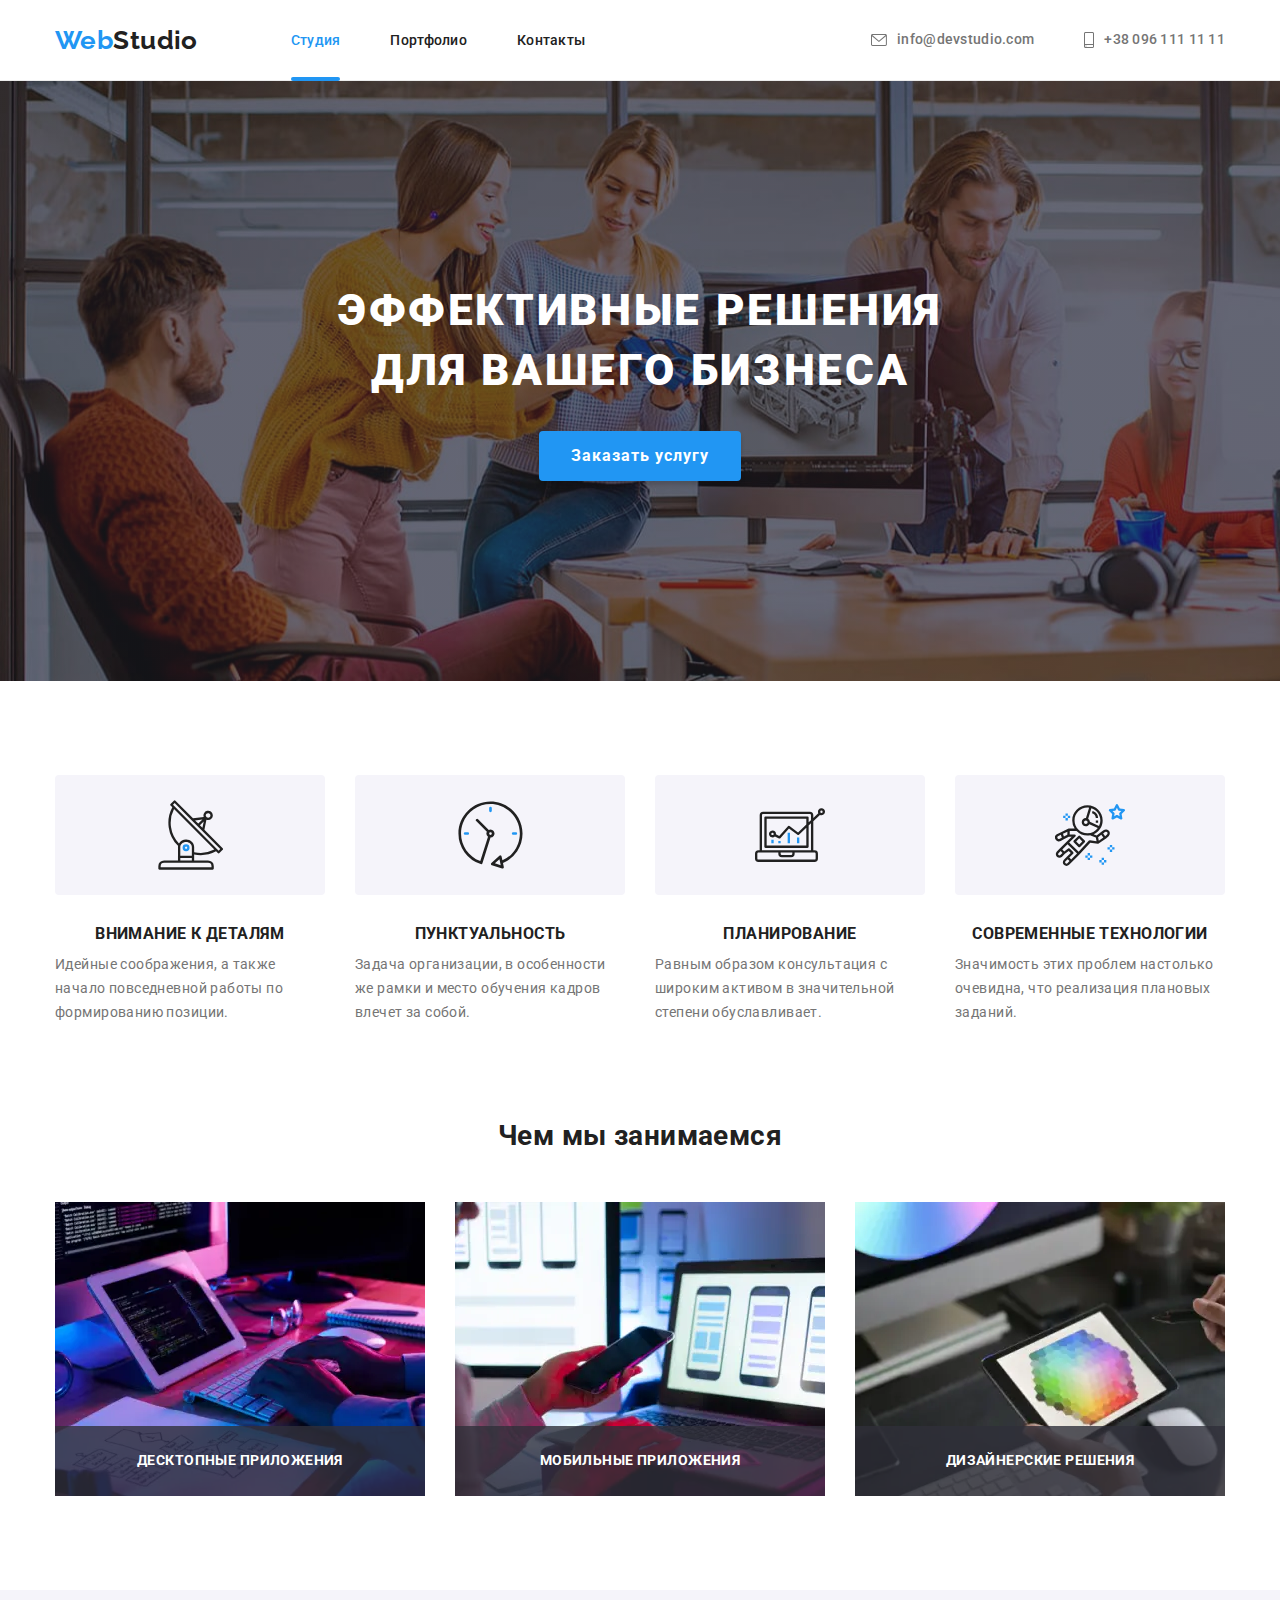
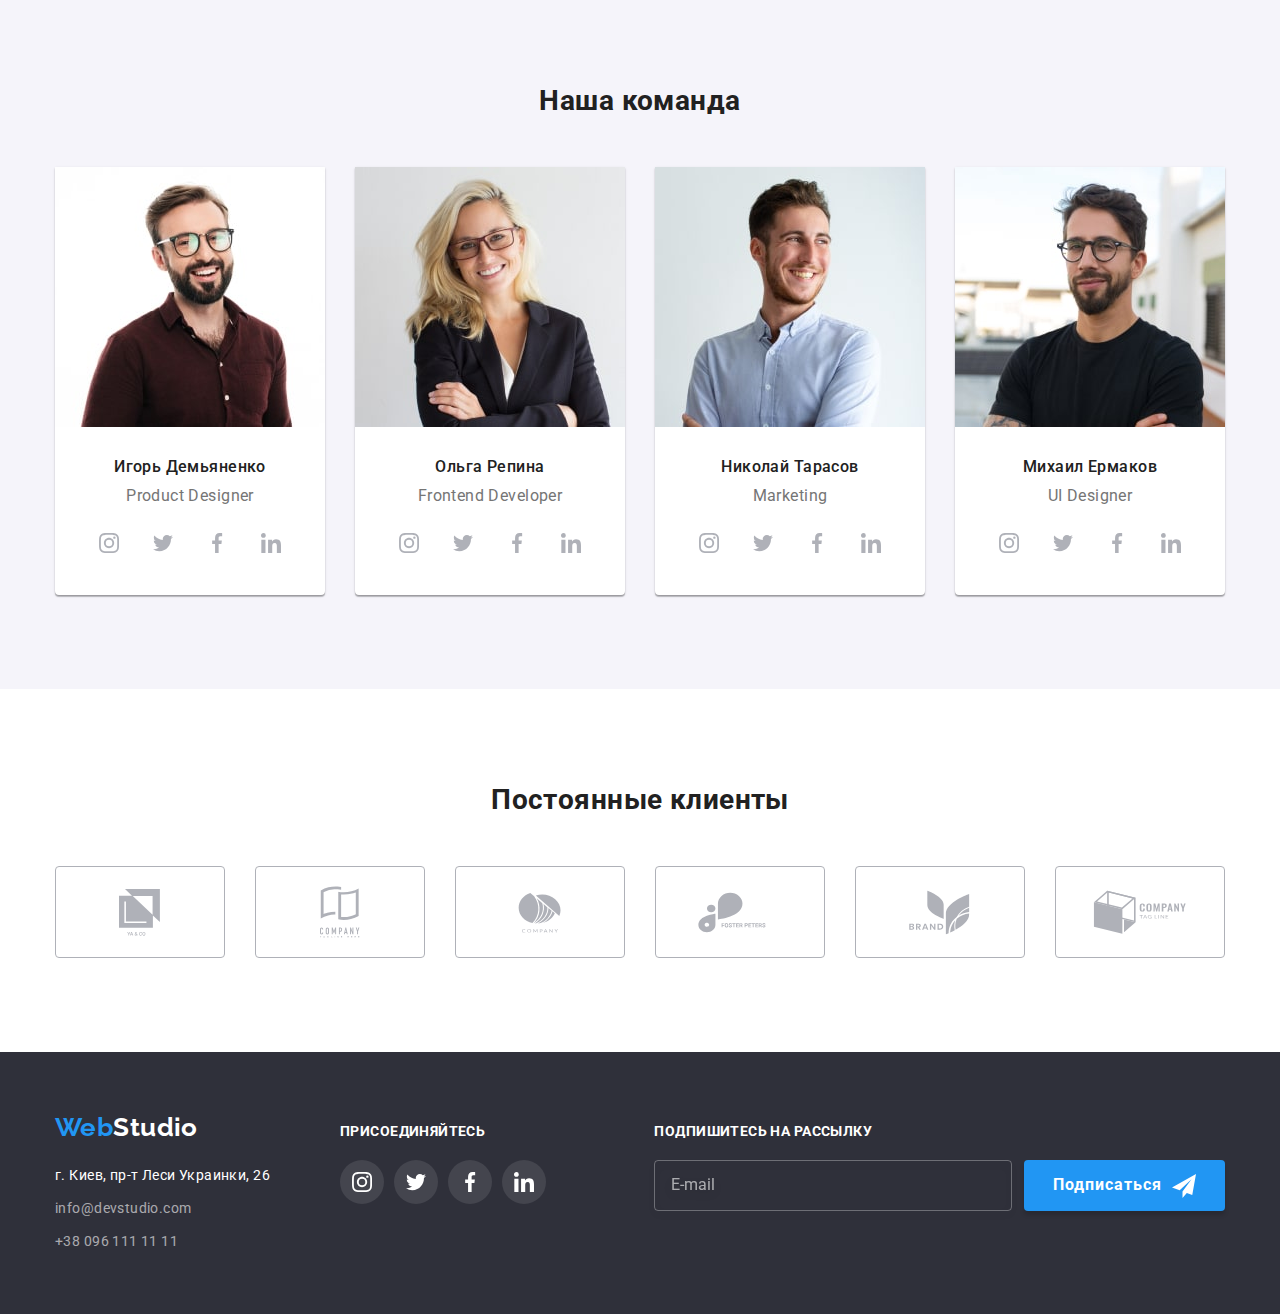
==== commit 7c558bd4: "ДЗ 8 перед отправкой ментору" ====
--- a/index.html
+++ b/index.html
@@ -62,6 +62,8 @@
           </svg>
         </button>
       </div>
+
+      <!-- Мобильное меню -->
       <div class="mob-menu is-hidden">
         <div class="mob-menu__container">
           <button type="button" class="mob-menu__close-button">
@@ -769,17 +771,19 @@
               placeholder="Введите текст"
             ></textarea>
           </label>
+
           <label class="checkbox">
             <input type="checkbox" class="checkbox__input" name="check-mark" />
-            <svg class="checkbox__icon-frame" width="16" height="15">
-              <use href="./images/icons.svg#icon-frame"></use>
-            </svg>
-            <svg class="checkbox__icon-check" width="16" height="15">
-              <use href="./images/icons.svg#icon-check"></use>
-            </svg>
-            <span class="checkbox__label">Соглашаюсь с рассылкой и принимаю &nbsp </span>
-            <a class="checkbox__link" href="#" target="_blank"> Условиями договора</a>
+            <span class="checkbox__privacy">
+              <svg class="checkbox__icon" width="16" height="15">
+                <use href="./images/icons.svg#icon-check-white"></use></svg
+            ></span>
+            <span class="checkbox__text"
+              >Соглашаюсь с рассылкой и принимаю
+              <a class="checkbox__link" href="#" target="_blank">Условия договора</a></span
+            >
           </label>
+
           <button type="submit" class="send-button">Отправить</button>
         </form>
         <button data-modal-close type="button" class="modal__close-button">
--- a/css/main.min.css
+++ b/css/main.min.css
@@ -1 +1 @@
-:root{--primary-text-color: #212121;--secondary-text-color: #757575;--accent-color: #2196f3;--button-hover-color: #188ce8;--white-color: #ffffff;--footer-contacts-color: rgba(255, 255, 255, 0.6);--background-dark-color: #2f303a;--background-grey-color: #f5f4fa;--background-light-color: #e5e5e5;--timing-function: cubic-bezier(0.4, 0, 0.2, 1)}body{font-family:Roboto,sans-serif;color:var(--primary-text-color);letter-spacing:.03em;font-size:14px}body.modal-open{overflow:hidden}.no-scroll{overflow:hidden}.section{padding:60px 0}@media screen and (min-width: 1200px){.section{padding:94px 0}}.section-title{margin-top:0;font-weight:700;font-size:28px;line-height:1.18;text-align:center}.container{margin-left:auto;margin-right:auto;padding-left:15px;padding-right:15px}@media screen and (min-width: 480px){.container{width:480px}}@media screen and (min-width: 768px){.container{width:768px}}@media screen and (min-width: 1200px){.container{width:1200px}}.visually-hidden{position:absolute;width:1px;height:1px;margin:-1px;border:0;padding:0;white-space:nowrap;-webkit-clip-path:inset(100%);clip-path:inset(100%);clip:rect(0 0 0 0);overflow:hidden}button{font-family:inherit}img{display:block;max-width:100%;height:auto}h1,h2,h3,ul,p{margin:0;padding:0;list-style:none}header{border-bottom:1px solid #ececec}.page-header{display:-webkit-box;display:-ms-flexbox;display:flex;-webkit-box-align:center;-ms-flex-align:center;align-items:center;height:60px}@media screen and (min-width: 768px){.page-header{height:80px}}@media screen and (max-width: 1199px){.page-header{-webkit-box-pack:justify;-ms-flex-pack:justify;justify-content:space-between}}.logo{display:block;padding-top:16px;padding-bottom:16px;color:var(--primary-text-color);font-family:Raleway,sans-serif;font-weight:700;font-size:24px;line-height:1.17;text-decoration:none}.logo--nopadding{padding:0}.logo__web{color:var(--accent-color)}.logo__footer{color:var(--white-color)}@media screen and (min-width: 768px){.logo{padding-top:26px;padding-bottom:26px}}@media screen and (min-width: 1200px){.logo{font-size:26px;line-height:1.19}}.page-header__button{display:-webkit-inline-box;display:-ms-inline-flexbox;display:inline-flex;margin:0;padding:0;border:none;background-color:rgba(0,0,0,0)}.page-header__button:hover,.page-header__button:focus{fill:var(--accent-color)}@media screen and (min-width: 768px){.page-header__button{display:none}}.main-nav{display:none}@media screen and (min-width: 768px){.main-nav{display:-webkit-box;display:-ms-flexbox;display:flex;-webkit-box-align:center;-ms-flex-align:center;align-items:center}}.site-nav{display:-webkit-box;display:-ms-flexbox;display:flex}@media screen and (min-width: 1200px){.site-nav{margin-left:93px}}.site-nav__item{margin-right:50px}.site-nav__item:last-child{margin-right:0}.site-nav__link{position:relative;padding-top:32px;padding-bottom:32px;color:var(--primary-text-color);font-weight:500;line-height:1.14;letter-spacing:.02em;text-decoration:none;-webkit-transition:color 250ms var(--timing-function);transition:color 250ms var(--timing-function)}.site-nav__link:hover,.site-nav__link:focus{color:var(--accent-color)}.site-nav__link--current{color:var(--accent-color)}.site-nav__link--current::after{content:"";position:absolute;bottom:-1px;display:block;width:100%;height:4px;background:var(--accent-color);border-radius:2px}.main-contact{display:none}@media screen and (min-width: 768px){.main-contact{display:-webkit-box;display:-ms-flexbox;display:flex;-webkit-box-orient:vertical;-webkit-box-direction:normal;-ms-flex-direction:column;flex-direction:column}}@media screen and (min-width: 1200px){.main-contact{-webkit-box-orient:horizontal;-webkit-box-direction:normal;-ms-flex-direction:row;flex-direction:row;-webkit-box-align:center;-ms-flex-align:center;align-items:center;margin-left:auto}}@media screen and (min-width: 768px)and (max-width: 1199px){.main-contact__item:not(:last-child){margin-bottom:10px}}@media screen and (min-width: 1200px){.main-contact__item:not(:last-child){margin-right:50px}}.main-contact__link{display:-webkit-box;display:-ms-flexbox;display:flex;-webkit-box-align:center;-ms-flex-align:center;align-items:center;color:var(--secondary-text-color);font-weight:500;line-height:1.14;letter-spacing:.02em;text-decoration:none;-webkit-transition:color 250ms var(--timing-function);transition:color 250ms var(--timing-function)}.main-contact__link:hover,.main-contact__link:focus{color:var(--accent-color)}@media screen and (min-width: 768px)and (max-width: 1199px){.main-contact__item:first-child .main-contact__link{padding-top:21px}.main-contact__item:last-child .main-contact__link{padding-bottom:21px}}@media screen and (min-width: 1200px){.main-contact__link{-webkit-box-pack:center;-ms-flex-pack:center;justify-content:center;padding-top:32px;padding-bottom:32px}}.main-contact__icon--tab{margin-right:8px;display:none}@media screen and (max-width: 1199px){.main-contact__icon--tab{display:block}}.main-contact__icon{display:none;margin-right:10px;fill:currentColor}@media screen and (min-width: 1200px){.main-contact__icon{display:block}}.mob-menu{position:fixed;top:0;left:0;z-index:5;padding:48px 0;background-color:var(--white-color);width:100vw;height:100%;overflow:auto}.mob-menu__container{max-width:480px;padding:0 40px;margin-left:auto;margin-right:auto;display:-webkit-box;display:-ms-flexbox;display:flex;-webkit-box-orient:vertical;-webkit-box-direction:normal;-ms-flex-direction:column;flex-direction:column;height:100%;-webkit-box-pack:justify;-ms-flex-pack:justify;justify-content:space-between}.mob-menu.is-hidden{opacity:0;pointer-events:none}.mob-menu__close-button{position:absolute;top:15px;right:15px;display:block;margin:0;padding:0;border:none;background-color:rgba(0,0,0,0)}.mob-menu__close-button:hover,.mob-menu__close-button:focus{fill:var(--accent-color)}.mob-nav__item:not(:last-child){margin-bottom:24px}.mob-nav__link{font-weight:500;font-size:40px;line-height:1.18;letter-spacing:.02em;text-decoration:none;color:var(--primary-text-color)}.mob-nav__link:hover,.mob-nav__link:focus{color:var(--accent-color)}@media screen and (max-width: 400px){.mob-nav__link{font-size:34px}}.mob-nav__link--current{color:var(--accent-color)}.mob-contact{margin-bottom:64px}.mob-contact__item:not(:last-child){margin-bottom:24px}.mob-contact__tel{font-weight:500;font-size:34px;line-height:1.17;letter-spacing:.02em;text-decoration:none;color:var(--accent-color)}@media screen and (max-width: 400px){.mob-contact__tel{font-size:27px}}.mob-contact__mail{font-family:"Roboto";font-style:normal;font-weight:500;font-size:24px;line-height:1.17;letter-spacing:.02em;text-decoration:none;color:var(--secondary-text-color)}.mob-contact__mail:hover,.mob-contact__mail:focus{color:var(--accent-color)}.mob-soc{display:-webkit-box;display:-ms-flexbox;display:flex;-ms-flex-wrap:wrap;flex-wrap:wrap}.mob-soc__item{border-left:1px solid rgba(33,33,33,.2)}.mob-soc__item:first-child{border:none}.mob-soc__link{font-weight:500;font-size:18px;line-height:1.22;letter-spacing:.02em;text-decoration:none;padding:10px;color:var(--accent-color)}.mob-soc__item:first-child .mob-soc__link{padding-left:0}.hero{max-height:400px;max-width:480px;margin-left:auto;margin-right:auto;padding:118px 0;background-image:-webkit-gradient(linear, left top, right top, from(rgba(47, 48, 58, 0.4)), to(rgba(47, 48, 58, 0.4))),url(../images/hero/heromob-min.jpg);background-image:linear-gradient(to right, rgba(47, 48, 58, 0.4), rgba(47, 48, 58, 0.4)),url(../images/hero/heromob-min.jpg);background-color:#c4c4c4;background-size:cover;text-align:center}@media screen and (min-width: 768px){.hero{max-width:768px}}@media screen and (min-width: 1200px){.hero{max-width:1600px;max-height:600px;padding:200px 0}}@media(min-device-pixel-ratio: 2),(-webkit-min-device-pixel-ratio: 2),(min-resolution: 192dpi),(min-resolution: 2dppx){.hero{background-image:-webkit-gradient(linear, left top, right top, from(rgba(47, 48, 58, 0.4)), to(rgba(47, 48, 58, 0.4))),url(../images/hero/heromob2-min.jpg);background-image:linear-gradient(to right, rgba(47, 48, 58, 0.4), rgba(47, 48, 58, 0.4)),url(../images/hero/heromob2-min.jpg)}}@media screen and (min-width: 768px){.hero{background-image:-webkit-gradient(linear, left top, right top, from(rgba(47, 48, 58, 0.4)), to(rgba(47, 48, 58, 0.4))),url(../images/hero/herotab-min.jpg);background-image:linear-gradient(to right, rgba(47, 48, 58, 0.4), rgba(47, 48, 58, 0.4)),url(../images/hero/herotab-min.jpg)}}@media screen and (min-width: 768px)and (min-device-pixel-ratio: 2),screen and (min-width: 768px)and (-webkit-min-device-pixel-ratio: 2),screen and (min-width: 768px)and (min-resolution: 192dpi),screen and (min-width: 768px)and (min-resolution: 2dppx){.hero{background-image:-webkit-gradient(linear, left top, right top, from(rgba(47, 48, 58, 0.4)), to(rgba(47, 48, 58, 0.4))),url(../images/hero/herotab2-min.jpg);background-image:linear-gradient(to right, rgba(47, 48, 58, 0.4), rgba(47, 48, 58, 0.4)),url(../images/hero/herotab2-min.jpg)}}@media screen and (min-width: 1200px){.hero{background-image:-webkit-gradient(linear, left top, right top, from(rgba(47, 48, 58, 0.4)), to(rgba(47, 48, 58, 0.4))),url(../images/hero/herodesk-min.jpg);background-image:linear-gradient(to right, rgba(47, 48, 58, 0.4), rgba(47, 48, 58, 0.4)),url(../images/hero/herodesk-min.jpg)}}@media screen and (min-width: 1200px)and (min-device-pixel-ratio: 2),screen and (min-width: 1200px)and (-webkit-min-device-pixel-ratio: 2),screen and (min-width: 1200px)and (min-resolution: 192dpi),screen and (min-width: 1200px)and (min-resolution: 2dppx){.hero{background-image:-webkit-gradient(linear, left top, right top, from(rgba(47, 48, 58, 0.4)), to(rgba(47, 48, 58, 0.4))),url(../images/hero/herodesk2-min.jpg);background-image:linear-gradient(to right, rgba(47, 48, 58, 0.4), rgba(47, 48, 58, 0.4)),url(../images/hero/herodesk2-min.jpg)}}.hero__container{max-width:360px;padding-left:0;padding-right:0;margin-left:auto;margin-right:auto}@media screen and (max-width: 375px){.hero__container{padding-left:15px;padding-right:15px}}@media screen and (min-width: 1200px){.hero__container{max-width:696px}}.hero__title{margin:0 0 30px 0;color:var(--white-color);font-weight:900;font-size:26px;line-height:1.62;letter-spacing:.06em}@media screen and (min-width: 1200px){.hero__title{font-size:44px;line-height:1.36}}.hero__button{padding:10px 32px;border-radius:4px;-webkit-box-shadow:0px 4px 4px rgba(0,0,0,.15);box-shadow:0px 4px 4px rgba(0,0,0,.15);border:0;color:var(--white-color);background-color:var(--accent-color);font-weight:700;font-size:16px;line-height:1.88;text-align:center;letter-spacing:.06em;cursor:pointer;-webkit-transition:background-color 250ms var(--timing-function);transition:background-color 250ms var(--timing-function)}.hero__button:hover,.hero__button:focus{background-color:var(--button-hover-color)}@media screen and (min-width: 768px){.benefits{display:-webkit-box;display:-ms-flexbox;display:flex;-ms-flex-wrap:wrap;flex-wrap:wrap;margin:-15px}}.benefits__item{max-width:450px;margin:0 0 30px 0}@media screen and (max-width: 767px){.benefits__item:last-child{margin:0}}@media screen and (min-width: 768px){.benefits__item{margin:15px;width:calc((100% - 60px)/2)}}@media screen and (min-width: 1200px){.benefits__item{width:calc((100% - 120px)/4)}}.benefits__thumb{display:-webkit-box;display:-ms-flexbox;display:flex;-webkit-box-pack:center;-ms-flex-pack:center;justify-content:center;-webkit-box-align:center;-ms-flex-align:center;align-items:center;border-radius:4px;margin-bottom:30px;height:120px;background-color:var(--background-grey-color)}.benefits__title{margin-top:0;margin-bottom:10px;text-align:center;font-weight:700;line-height:1.14}.benefits__description{color:var(--secondary-text-color);line-height:1.71}.activity-section{padding-top:0;padding-bottom:94px}@media screen and (max-width: 1199px){.activity-section{display:none}}.activity-section__list{display:-webkit-box;display:-ms-flexbox;display:flex;margin-top:50px}.activity-picture{position:relative;width:370px;margin-left:30px}.activity-picture:first-child{margin-left:0}.activity-picture__box{position:absolute;bottom:0;left:0;width:100%;height:70px;display:-webkit-box;display:-ms-flexbox;display:flex;-webkit-box-pack:center;-ms-flex-pack:center;justify-content:center;-webkit-box-align:center;-ms-flex-align:center;align-items:center;background:rgba(47,48,58,.8)}.activity-picture__caption{font-weight:700;line-height:1.14;text-align:center;text-transform:uppercase;color:var(--white-color)}.team{background-color:var(--background-grey-color)}@media screen and (min-width: 768px){.team__list{display:-webkit-box;display:-ms-flexbox;display:flex;-ms-flex-wrap:wrap;flex-wrap:wrap;margin:15px -15px -15px -15px}}@media screen and (min-width: 1200px){.team__list{margin:35px -15px -15px -15px}}.team-card{background-color:var(--white-color);margin-bottom:30px;max-width:450px;-webkit-box-shadow:0px 1px 3px rgba(0,0,0,.12),0px 1px 1px rgba(0,0,0,.14),0px 2px 1px rgba(0,0,0,.2);box-shadow:0px 1px 3px rgba(0,0,0,.12),0px 1px 1px rgba(0,0,0,.14),0px 2px 1px rgba(0,0,0,.2);border-radius:0px 0px 4px 4px}@media screen and (max-width: 767px){.team-card:last-child{margin-bottom:0}}@media screen and (min-width: 768px){.team-card{margin:15px;width:calc((100% - 60px)/2)}}@media screen and (min-width: 1200px){.team-card{width:calc((100% - 120px)/4)}}.team-card__signature{padding-top:30px;padding-bottom:24px}@media screen and (min-width: 1200px){.team-card__signature{padding:30px 32px}}.team-card__name{margin-bottom:10px;font-weight:500;font-size:16px;line-height:1.19;text-align:center}.team-card__position{margin-top:0;margin-bottom:16px;color:var(--secondary-text-color);font-size:16px;line-height:1.19;text-align:center}.social-networks{display:-webkit-box;display:-ms-flexbox;display:flex;-webkit-box-pack:center;-ms-flex-pack:center;justify-content:center}.social-networks__item{margin-left:10px}.social-networks__item:first-child{margin-left:0}.social-networks__link{display:-webkit-box;display:-ms-flexbox;display:flex;-webkit-box-pack:center;-ms-flex-pack:center;justify-content:center;-webkit-box-align:center;-ms-flex-align:center;align-items:center;width:44px;height:44px;border-radius:50%;color:#afb1b8;background-color:var(--white-color);-webkit-transition:background-color 250ms var(--timing-function),color 250ms var(--timing-function);transition:background-color 250ms var(--timing-function),color 250ms var(--timing-function)}.social-networks__link:hover,.social-networks__link:focus{color:var(--white-color);background-color:var(--accent-color)}.social-networks__icon{width:20px;height:20px;fill:currentColor}.clients__list{display:-webkit-box;display:-ms-flexbox;display:flex;-ms-flex-wrap:wrap;flex-wrap:wrap;margin:15px -15px -15px -15px}@media screen and (min-width: 1200px){.clients__list{margin:35px -15px -15px -15px}}.clients__item{margin:15px;width:calc((100% - 60px)/2)}@media screen and (min-width: 768px){.clients__item{width:calc((100% - 90px)/3)}}@media screen and (min-width: 1200px){.clients__item{width:calc((100% - 180px)/6)}}.clients__link{display:-webkit-box;display:-ms-flexbox;display:flex;-webkit-box-pack:center;-ms-flex-pack:center;justify-content:center;-webkit-box-align:center;-ms-flex-align:center;align-items:center;height:92px;border:1px solid #afb1b8;border-radius:4px;color:#afb1b8;background-color:var(--white-color);outline:rgba(0,0,0,0);-webkit-transition:color 250ms var(--timing-function),border 250ms var(--timing-function);transition:color 250ms var(--timing-function),border 250ms var(--timing-function)}.clients__link:hover,.clients__link:focus{color:var(--accent-color);border:1px solid var(--accent-color)}.clients__icon{fill:currentColor}.footer{padding:60px 0;background-color:var(--background-dark-color)}.footer__flex{text-align:center}@media screen and (min-width: 768px){.footer__flex{display:-webkit-box;display:-ms-flexbox;display:flex;-ms-flex-wrap:wrap;flex-wrap:wrap;-webkit-box-align:baseline;-ms-flex-align:baseline;align-items:baseline}}@media screen and (min-width: 768px)and (max-width: 1199px){.footer__address{width:50%}}.address{margin-top:20px;margin-bottom:60px}.address__item{margin-bottom:8px}.address__item:last-child{margin-bottom:0}.address__link{color:var(--footer-contacts-color);line-height:1.72;text-decoration:none;font-style:normal;-webkit-transition:color 250ms var(--timing-function);transition:color 250ms var(--timing-function)}.address__link[target=_blank]{color:var(--white-color)}.address__link:hover,.address__link:focus{color:var(--accent-color)}.footer__social{margin-bottom:60px}@media screen and (min-width: 768px)and (max-width: 1199px){.footer__social{width:50%}}.footer__title{line-height:1.14;color:var(--white-color);text-transform:uppercase;display:block;margin-top:0;margin-bottom:20px}.social-networks__link--footer{background-color:rgba(255,255,255,.1);-webkit-transition:background-color 250ms var(--timing-function);transition:background-color 250ms var(--timing-function)}.social-networks__icon--footer{width:20px;height:20px;fill:var(--white-color)}@media screen and (min-width: 768px)and (max-width: 1199px){.footer__subscribe{width:100%}}.footer-form{width:100%}.footer-form__input{font-size:16px;color:var(--white-color);width:100%;margin:0;padding:15px 16px;border:1px solid rgba(255,255,255,.3);-webkit-filter:drop-shadow(0px 4px 4px rgba(0, 0, 0, 0.15));filter:drop-shadow(0px 4px 4px rgba(0, 0, 0, 0.15));border-radius:4px;outline:none;background-color:rgba(0,0,0,0);margin-bottom:20px}.footer-form__input:hover,.footer-form__input:focus{border:1px solid var(--accent-color)}.footer-form__input::-webkit-input-placeholder{font-size:16px;line-height:1.25;color:rgba(255,255,255,.6)}.footer-form__input::-moz-placeholder{font-size:16px;line-height:1.25;color:rgba(255,255,255,.6)}.footer-form__input:-ms-input-placeholder{font-size:16px;line-height:1.25;color:rgba(255,255,255,.6)}.footer-form__input::-ms-input-placeholder{font-size:16px;line-height:1.25;color:rgba(255,255,255,.6)}.footer-form__input::placeholder{font-size:16px;line-height:1.25;color:rgba(255,255,255,.6)}.subscribe-button{display:-webkit-inline-box;display:-ms-inline-flexbox;display:inline-flex;-webkit-box-align:center;-ms-flex-align:center;align-items:center;border:none;margin-left:12px;padding:10px 29px;-webkit-box-shadow:0px 4px 4px rgba(0,0,0,.15);box-shadow:0px 4px 4px rgba(0,0,0,.15);border-radius:4px;color:var(--white-color);background-color:var(--accent-color);font-weight:700;font-size:16px;line-height:1.88;letter-spacing:.06em;cursor:pointer;-webkit-transition:background-color 250ms var(--timing-function);transition:background-color 250ms var(--timing-function)}.subscribe-button:hover,.subscribe-button:focus{background-color:var(--button-hover-color)}.subscribe-button__icon{margin-left:10px}.backdrop{position:fixed;top:0;left:0;width:100%;height:100%;background-color:rgba(0,0,0,.2);opacity:1;-webkit-transition:opacity 250ms var(--timing-function);transition:opacity 250ms var(--timing-function);overflow-y:scroll}@media screen and (max-width: 767px){.backdrop{padding:93px 15px}}.backdrop.is-hidden{opacity:0;pointer-events:none}.backdrop.is-hidden .modal{-webkit-transform:translate(-50%, -50%) scale(0.5);transform:translate(-50%, -50%) scale(0.5)}.modal{position:relative;top:50%;left:50%;-webkit-transform:scale(1) translate(-50%, -50%);transform:scale(1) translate(-50%, -50%);padding:40px;max-width:450px;width:100%;background-color:var(--white-color);-webkit-box-shadow:0px 1px 3px rgba(0,0,0,.12),0px 1px 1px rgba(0,0,0,.14),0px 2px 1px rgba(0,0,0,.2);box-shadow:0px 1px 3px rgba(0,0,0,.12),0px 1px 1px rgba(0,0,0,.14),0px 2px 1px rgba(0,0,0,.2);border-radius:4px;-webkit-transition:250ms var(--timing-function);transition:250ms var(--timing-function)}@media screen and (min-width: 768px){.modal{position:absolute}}@media screen and (min-width: 1200px){.modal{max-width:528px}}.modal-form__title{display:block;font-weight:700;font-size:20px;line-height:1.5;text-align:center;margin-bottom:12px}@media screen and (min-width: 1200px){.modal-form__title{line-height:1.15}}.modal-form__field{position:relative;display:-webkit-box;display:-ms-flexbox;display:flex;-webkit-box-orient:vertical;-webkit-box-direction:normal;-ms-flex-direction:column;flex-direction:column;margin-bottom:10px}.modal-form__field--last{margin-bottom:0}.modal-form__field:focus-within>.modal-form__svg{fill:var(--accent-color)}.modal-form__field:focus-within>.modal-form__input{border:1px solid var(--accent-color)}.modal-form__label{margin-bottom:4px;font-size:12px;line-height:1.17;letter-spacing:.01em;color:var(--secondary-text-color)}.modal-form__svg{position:absolute;top:50%;left:14px;-webkit-transition:fill 250ms var(--timing-function);transition:fill 250ms var(--timing-function)}.modal-form__input{width:100%;padding:12px;padding-left:42px;font-size:16px;border:1px solid rgba(33,33,33,.2);border-radius:4px;outline:rgba(0,0,0,0);-webkit-transition:border 250ms var(--timing-function);transition:border 250ms var(--timing-function)}.modal-form__input:hover{cursor:pointer}.modal-form__textarea{width:100%;height:120px;padding:12px 16px;resize:none}.modal-form__textarea::-webkit-input-placeholder{line-height:1.14;letter-spacing:.01em;color:rgba(117,117,117,.5)}.modal-form__textarea::-moz-placeholder{line-height:1.14;letter-spacing:.01em;color:rgba(117,117,117,.5)}.modal-form__textarea:-ms-input-placeholder{line-height:1.14;letter-spacing:.01em;color:rgba(117,117,117,.5)}.modal-form__textarea::-ms-input-placeholder{line-height:1.14;letter-spacing:.01em;color:rgba(117,117,117,.5)}.modal-form__textarea::placeholder{line-height:1.14;letter-spacing:.01em;color:rgba(117,117,117,.5)}.checkbox{position:relative;display:-webkit-inline-box;display:-ms-inline-flexbox;display:inline-flex;-ms-flex-wrap:nowrap;flex-wrap:nowrap;-webkit-box-align:center;-ms-flex-align:center;align-items:center;margin-top:20px;margin-bottom:30px}@media screen and (min-width: 1200px){.checkbox{margin-left:14px}}.checkbox__input{position:absolute;width:1px;height:1px;margin:-1px;border:0;padding:0;white-space:nowrap;-webkit-clip-path:inset(100%);clip-path:inset(100%);clip:rect(0 0 0 0);overflow:hidden}.checkbox__input:checked~.checkbox__icon-check{opacity:1}.checkbox__input:checked+.checkbox__icon-frame{opacity:0}.checkbox__input:focus+.checkbox__icon-frame{-webkit-box-shadow:0px 4px 4px rgba(0,0,0,.4);box-shadow:0px 4px 4px rgba(0,0,0,.4)}.checkbox__icon-frame{margin-right:7px;opacity:1;-webkit-transition:opacity 250ms var(--timing-function),-webkit-box-shadow 250ms var(--timing-function);transition:opacity 250ms var(--timing-function),-webkit-box-shadow 250ms var(--timing-function);transition:opacity 250ms var(--timing-function),box-shadow 250ms var(--timing-function);transition:opacity 250ms var(--timing-function),box-shadow 250ms var(--timing-function),-webkit-box-shadow 250ms var(--timing-function)}.checkbox__icon-check{position:absolute;opacity:0;-webkit-transition:opacity 250ms var(--timing-function);transition:opacity 250ms var(--timing-function)}.checkbox__label{font-size:12px;line-height:1.17;color:var(--secondary-text-color)}@media screen and (min-width: 1200px){.checkbox__label{font-size:14px;line-height:1.71}}.checkbox__link{font-size:12px;line-height:1.17px;color:var(--accent-color)}@media screen and (min-width: 1200px){.checkbox__link{font-size:14px;line-height:1.71px}}.send-button{padding:10px 55px;margin-left:auto;margin-right:auto;display:-webkit-box;display:-ms-flexbox;display:flex;font-weight:700;font-size:16px;line-height:1.88;text-align:center;letter-spacing:.06em;color:var(--white-color);background:var(--accent-color);-webkit-box-shadow:0px 4px 4px rgba(0,0,0,.15);box-shadow:0px 4px 4px rgba(0,0,0,.15);border-radius:4px;border:none;-webkit-transition:background-color 250ms var(--timing-function);transition:background-color 250ms var(--timing-function)}.send-button:hover,.send-button:focus{background-color:var(--button-hover-color);cursor:pointer}.modal__close-button{position:absolute;top:8px;right:8px;display:-webkit-box;display:-ms-flexbox;display:flex;-webkit-box-pack:center;-ms-flex-pack:center;justify-content:center;-webkit-box-align:center;-ms-flex-align:center;align-items:center;width:30px;height:30px;cursor:pointer;background:#fff;border:1px solid rgba(0,0,0,.1);border-radius:50%;outline:rgba(0,0,0,0);-webkit-transition:fill 250ms var(--timing-function),border 250ms var(--timing-function);transition:fill 250ms var(--timing-function),border 250ms var(--timing-function)}.modal__close-button:hover,.modal__close-button:focus{fill:var(--accent-color);border:1px solid var(--accent-color)}.filter{display:-webkit-box;display:-ms-flexbox;display:flex;-ms-flex-wrap:wrap;flex-wrap:wrap;margin-bottom:40px}@media screen and (max-width: 767px){.filter{margin-top:-15px}}@media screen and (min-width: 768px){.filter{-webkit-box-pack:center;-ms-flex-pack:center;justify-content:center}}@media screen and (min-width: 768px)and (max-width: 1199px){.filter{margin-bottom:30px}}@media screen and (min-width: 1200px){.filter{margin-bottom:50px}}.filter__item{margin-right:8px}@media screen and (max-width: 767px){.filter__item{margin-top:15px}}@media screen and (min-width: 768px){.filter__item:last-child{margin-right:0}}.filter__button{background-color:var(--background-grey-color);color:var(--primary-text-color);font-weight:500;font-size:16px;line-height:1.63;border:0;padding:6px 22px;border-radius:4px;cursor:pointer;-webkit-transition:background-color 250ms var(--timing-function),color 250ms var(--timing-function),-webkit-box-shadow 250ms var(--timing-function);transition:background-color 250ms var(--timing-function),color 250ms var(--timing-function),-webkit-box-shadow 250ms var(--timing-function);transition:background-color 250ms var(--timing-function),color 250ms var(--timing-function),box-shadow 250ms var(--timing-function);transition:background-color 250ms var(--timing-function),color 250ms var(--timing-function),box-shadow 250ms var(--timing-function),-webkit-box-shadow 250ms var(--timing-function)}.filter__button:hover,.filter__button:focus{background-color:var(--accent-color);color:var(--white-color);-webkit-box-shadow:0px 3px 1px rgba(0,0,0,.1),0px 1px 2px rgba(0,0,0,.08),0px 2px 2px rgba(0,0,0,.12);box-shadow:0px 3px 1px rgba(0,0,0,.1),0px 1px 2px rgba(0,0,0,.08),0px 2px 2px rgba(0,0,0,.12)}.filter__button--current{background-color:var(--accent-color);color:var(--white-color)}@media screen and (min-width: 768px){.projects{display:-webkit-box;display:-ms-flexbox;display:flex;-ms-flex-wrap:wrap;flex-wrap:wrap;margin:-15px}}.projects__item{max-width:450px}@media screen and (max-width: 767px){.projects__item{margin-bottom:30px}.projects__item:last-child{margin-bottom:0}}@media screen and (min-width: 768px){.projects__item{margin:15px;width:calc((100% - 60px)/2)}}@media screen and (min-width: 1200px){.projects__item{width:calc((100% - 90px)/3)}}.projects__link{display:-webkit-box;display:-ms-flexbox;display:flex;-webkit-box-orient:vertical;-webkit-box-direction:normal;-ms-flex-direction:column;flex-direction:column;height:100%;text-decoration:none;-webkit-transition:-webkit-box-shadow 250ms var(--timing-function);transition:-webkit-box-shadow 250ms var(--timing-function);transition:box-shadow 250ms var(--timing-function);transition:box-shadow 250ms var(--timing-function), -webkit-box-shadow 250ms var(--timing-function)}.projects__link:hover,.projects__link:focus{-webkit-box-shadow:0px 1px 1px rgba(0,0,0,.12),0px 4px 4px rgba(0,0,0,.06),1px 4px 6px rgba(0,0,0,.16);box-shadow:0px 1px 1px rgba(0,0,0,.12),0px 4px 4px rgba(0,0,0,.06),1px 4px 6px rgba(0,0,0,.16)}.projects__link:hover .projects__overlay,.projects__link:focus .projects__overlay{-webkit-transform:translateY(0%);transform:translateY(0%)}.projects__thumb{position:relative;width:100%;overflow:hidden}.projects__overlay{position:absolute;top:0;left:0;width:100%;height:100%;padding:0 24px;display:-webkit-box;display:-ms-flexbox;display:flex;-webkit-box-align:center;-ms-flex-align:center;align-items:center;background-color:rgba(33,150,243,.9);-webkit-transform:translateY(101%);transform:translateY(101%);-webkit-transition:-webkit-transform 250ms var(--timing-function);transition:-webkit-transform 250ms var(--timing-function);transition:transform 250ms var(--timing-function);transition:transform 250ms var(--timing-function), -webkit-transform 250ms var(--timing-function);opacity:1;overflow-y:scroll}@media screen and (max-width: 350px){.projects__overlay{-webkit-box-align:start;-ms-flex-align:start;align-items:flex-start}}.projects__pre-text{font-size:18px;line-height:1.56;color:var(--white-color)}.projects__description{-webkit-box-flex:1;-ms-flex-positive:1;flex-grow:1;border:1px solid #eee;padding:20px 24px}.projects__title{color:var(--primary-text-color);font-weight:700;font-size:18px;line-height:2;letter-spacing:.06em;margin-top:0px;margin-bottom:4px}.projects__type{color:var(--secondary-text-color);font-size:16px;line-height:1.88}/*# sourceMappingURL=main.min.css.map */+:root{--primary-text-color: #212121;--secondary-text-color: #757575;--accent-color: #2196f3;--button-hover-color: #188ce8;--white-color: #ffffff;--footer-contacts-color: rgba(255, 255, 255, 0.6);--background-dark-color: #2f303a;--background-grey-color: #f5f4fa;--background-light-color: #e5e5e5;--timing-function: cubic-bezier(0.4, 0, 0.2, 1)}body{font-family:Roboto,sans-serif;color:var(--primary-text-color);letter-spacing:.03em;font-size:14px}body.modal-open{overflow:hidden}.no-scroll{overflow:hidden}.section{padding:60px 0}@media screen and (min-width: 1200px){.section{padding:94px 0}}.section-title{margin-top:0;font-weight:700;font-size:28px;line-height:1.18;text-align:center}.container{margin-left:auto;margin-right:auto;padding-left:15px;padding-right:15px}@media screen and (min-width: 480px){.container{width:480px}}@media screen and (min-width: 768px){.container{width:768px}}@media screen and (min-width: 1200px){.container{width:1200px}}.visually-hidden{position:absolute;width:1px;height:1px;margin:-1px;border:0;padding:0;white-space:nowrap;-webkit-clip-path:inset(100%);clip-path:inset(100%);clip:rect(0 0 0 0);overflow:hidden}button{font-family:inherit}img{display:block;max-width:100%;height:auto}h1,h2,h3,ul,p{margin:0;padding:0;list-style:none}header{border-bottom:1px solid #ececec}.page-header{display:-webkit-box;display:-ms-flexbox;display:flex;-webkit-box-align:center;-ms-flex-align:center;align-items:center;height:60px}@media screen and (min-width: 768px){.page-header{height:80px}}@media screen and (max-width: 1199px){.page-header{-webkit-box-pack:justify;-ms-flex-pack:justify;justify-content:space-between}}.logo{display:block;padding-top:16px;padding-bottom:16px;color:var(--primary-text-color);font-family:Raleway,sans-serif;font-weight:700;font-size:24px;line-height:1.17;text-decoration:none}.logo__web{color:var(--accent-color)}.logo__footer{color:var(--white-color)}@media screen and (min-width: 768px){.logo{padding-top:26px;padding-bottom:26px}}@media screen and (min-width: 1200px){.logo{font-size:26px;line-height:1.19}}.logo--nopadding{padding-top:0;padding-bottom:0}.page-header__button{display:-webkit-inline-box;display:-ms-inline-flexbox;display:inline-flex;margin:0;padding:0;border:none;background-color:rgba(0,0,0,0)}.page-header__button:hover,.page-header__button:focus{fill:var(--accent-color)}@media screen and (min-width: 768px){.page-header__button{display:none}}.main-nav{display:none}@media screen and (min-width: 768px){.main-nav{display:-webkit-box;display:-ms-flexbox;display:flex;-webkit-box-align:center;-ms-flex-align:center;align-items:center}}.site-nav{display:-webkit-box;display:-ms-flexbox;display:flex}@media screen and (min-width: 1200px){.site-nav{margin-left:93px}}.site-nav__item{margin-right:50px}.site-nav__item:last-child{margin-right:0}.site-nav__link{position:relative;padding-top:32px;padding-bottom:32px;color:var(--primary-text-color);font-weight:500;line-height:1.14;letter-spacing:.02em;text-decoration:none;-webkit-transition:color 250ms var(--timing-function);transition:color 250ms var(--timing-function)}.site-nav__link:hover,.site-nav__link:focus{color:var(--accent-color)}.site-nav__link--current{color:var(--accent-color)}.site-nav__link--current::after{content:"";position:absolute;bottom:-1px;display:block;width:100%;height:4px;background:var(--accent-color);border-radius:2px}.main-contact{display:none}@media screen and (min-width: 768px){.main-contact{display:-webkit-box;display:-ms-flexbox;display:flex;-webkit-box-orient:vertical;-webkit-box-direction:normal;-ms-flex-direction:column;flex-direction:column}}@media screen and (min-width: 1200px){.main-contact{-webkit-box-orient:horizontal;-webkit-box-direction:normal;-ms-flex-direction:row;flex-direction:row;-webkit-box-align:center;-ms-flex-align:center;align-items:center;margin-left:auto}}@media screen and (min-width: 768px)and (max-width: 1199px){.main-contact__item:not(:last-child){margin-bottom:10px}}@media screen and (min-width: 1200px){.main-contact__item:not(:last-child){margin-right:50px}}.main-contact__link{display:-webkit-box;display:-ms-flexbox;display:flex;-webkit-box-align:center;-ms-flex-align:center;align-items:center;color:var(--secondary-text-color);font-weight:500;line-height:1.14;letter-spacing:.02em;text-decoration:none;-webkit-transition:color 250ms var(--timing-function);transition:color 250ms var(--timing-function)}.main-contact__link:hover,.main-contact__link:focus{color:var(--accent-color)}@media screen and (min-width: 768px)and (max-width: 1199px){.main-contact__link{font-size:12px;line-height:1.17}.main-contact__item:first-child .main-contact__link{padding-top:21px}.main-contact__item:last-child .main-contact__link{padding-bottom:21px}}@media screen and (min-width: 1200px){.main-contact__link{-webkit-box-pack:center;-ms-flex-pack:center;justify-content:center;padding-top:32px;padding-bottom:32px}}.main-contact__icon--tab{margin-right:8px;display:none}@media screen and (max-width: 1199px){.main-contact__icon--tab{display:block}}.main-contact__icon{display:none;margin-right:10px;fill:currentColor}@media screen and (min-width: 1200px){.main-contact__icon{display:block}}.mob-menu{position:fixed;top:0;left:0;z-index:5;padding:48px 0;background-color:var(--white-color);width:100vw;height:100%;overflow:auto;-webkit-transform:translatey(0);transform:translatey(0);-webkit-transition:350ms var(--timing-function);transition:350ms var(--timing-function)}.mob-menu__container{max-width:480px;padding:0 40px;margin-left:auto;margin-right:auto;display:-webkit-box;display:-ms-flexbox;display:flex;-webkit-box-orient:vertical;-webkit-box-direction:normal;-ms-flex-direction:column;flex-direction:column;height:100%;-webkit-box-pack:justify;-ms-flex-pack:justify;justify-content:space-between}.mob-menu.is-hidden{opacity:0;pointer-events:none;-webkit-transform:translatey(-100%);transform:translatey(-100%)}.mob-menu__close-button{position:absolute;top:15px;right:15px;display:block;margin:0;padding:0;border:none;background-color:rgba(0,0,0,0)}.mob-menu__close-button:hover,.mob-menu__close-button:focus{fill:var(--accent-color)}.mob-nav__item:not(:last-child){margin-bottom:24px}.mob-nav__link{font-weight:500;font-size:40px;line-height:1.18;letter-spacing:.02em;text-decoration:none;color:var(--primary-text-color)}.mob-nav__link:hover,.mob-nav__link:focus{color:var(--accent-color)}@media screen and (max-width: 400px){.mob-nav__link{font-size:34px}}.mob-nav__link--current{color:var(--accent-color)}.mob-contact{margin-bottom:64px}.mob-contact__item:not(:last-child){margin-bottom:24px}.mob-contact__tel{font-weight:500;font-size:34px;line-height:1.17;letter-spacing:.02em;text-decoration:none;color:var(--accent-color)}@media screen and (max-width: 400px){.mob-contact__tel{font-size:27px}}.mob-contact__mail{font-weight:500;font-size:24px;line-height:1.17;letter-spacing:.02em;text-decoration:none;color:var(--secondary-text-color)}.mob-contact__mail:hover,.mob-contact__mail:focus{color:var(--accent-color)}.mob-soc{display:-webkit-box;display:-ms-flexbox;display:flex;-ms-flex-wrap:wrap;flex-wrap:wrap}.mob-soc__item{border-left:1px solid rgba(33,33,33,.2)}.mob-soc__item:first-child{border:none}.mob-soc__link{font-weight:500;font-size:18px;line-height:1.22;letter-spacing:.02em;text-decoration:none;padding:10px;color:var(--accent-color)}.mob-soc__item:first-child .mob-soc__link{padding-left:0}.hero{max-height:400px;max-width:480px;margin-left:auto;margin-right:auto;padding:118px 0;background-image:-webkit-gradient(linear, left top, right top, from(rgba(47, 48, 58, 0.4)), to(rgba(47, 48, 58, 0.4))),url(../images/hero/heromob-min.jpg);background-image:linear-gradient(to right, rgba(47, 48, 58, 0.4), rgba(47, 48, 58, 0.4)),url(../images/hero/heromob-min.jpg);background-color:#c4c4c4;background-size:cover;text-align:center}@media screen and (min-width: 768px){.hero{max-width:768px}}@media screen and (min-width: 1200px){.hero{max-width:1600px;max-height:600px;padding:200px 0}}@media(min-device-pixel-ratio: 2),(-webkit-min-device-pixel-ratio: 2),(min-resolution: 192dpi),(min-resolution: 2dppx){.hero{background-image:-webkit-gradient(linear, left top, right top, from(rgba(47, 48, 58, 0.4)), to(rgba(47, 48, 58, 0.4))),url(../images/hero/heromob2-min.jpg);background-image:linear-gradient(to right, rgba(47, 48, 58, 0.4), rgba(47, 48, 58, 0.4)),url(../images/hero/heromob2-min.jpg)}}@media screen and (min-width: 768px){.hero{background-image:-webkit-gradient(linear, left top, right top, from(rgba(47, 48, 58, 0.4)), to(rgba(47, 48, 58, 0.4))),url(../images/hero/herotab-min.jpg);background-image:linear-gradient(to right, rgba(47, 48, 58, 0.4), rgba(47, 48, 58, 0.4)),url(../images/hero/herotab-min.jpg)}}@media screen and (min-width: 768px)and (min-device-pixel-ratio: 2),screen and (min-width: 768px)and (-webkit-min-device-pixel-ratio: 2),screen and (min-width: 768px)and (min-resolution: 192dpi),screen and (min-width: 768px)and (min-resolution: 2dppx){.hero{background-image:-webkit-gradient(linear, left top, right top, from(rgba(47, 48, 58, 0.4)), to(rgba(47, 48, 58, 0.4))),url(../images/hero/herotab2-min.jpg);background-image:linear-gradient(to right, rgba(47, 48, 58, 0.4), rgba(47, 48, 58, 0.4)),url(../images/hero/herotab2-min.jpg)}}@media screen and (min-width: 1200px){.hero{background-image:-webkit-gradient(linear, left top, right top, from(rgba(47, 48, 58, 0.4)), to(rgba(47, 48, 58, 0.4))),url(../images/hero/herodesk-min.jpg);background-image:linear-gradient(to right, rgba(47, 48, 58, 0.4), rgba(47, 48, 58, 0.4)),url(../images/hero/herodesk-min.jpg)}}@media screen and (min-width: 1200px)and (min-device-pixel-ratio: 2),screen and (min-width: 1200px)and (-webkit-min-device-pixel-ratio: 2),screen and (min-width: 1200px)and (min-resolution: 192dpi),screen and (min-width: 1200px)and (min-resolution: 2dppx){.hero{background-image:-webkit-gradient(linear, left top, right top, from(rgba(47, 48, 58, 0.4)), to(rgba(47, 48, 58, 0.4))),url(../images/hero/herodesk2-min.jpg);background-image:linear-gradient(to right, rgba(47, 48, 58, 0.4), rgba(47, 48, 58, 0.4)),url(../images/hero/herodesk2-min.jpg)}}.hero__container{max-width:360px;padding-left:0;padding-right:0;margin-left:auto;margin-right:auto}@media screen and (max-width: 375px){.hero__container{padding-left:15px;padding-right:15px}}@media screen and (min-width: 1200px){.hero__container{max-width:696px}}.hero__title{margin:0 0 30px 0;color:var(--white-color);font-weight:900;font-size:26px;line-height:1.62;letter-spacing:.06em}@media screen and (min-width: 1200px){.hero__title{font-size:44px;line-height:1.36}}.hero__button{padding:10px 32px;border-radius:4px;-webkit-box-shadow:0px 4px 4px rgba(0,0,0,.15);box-shadow:0px 4px 4px rgba(0,0,0,.15);border:0;color:var(--white-color);background-color:var(--accent-color);font-weight:700;font-size:16px;line-height:1.88;text-align:center;letter-spacing:.06em;cursor:pointer;-webkit-transition:background-color 250ms var(--timing-function);transition:background-color 250ms var(--timing-function)}.hero__button:hover,.hero__button:focus{background-color:var(--button-hover-color)}@media screen and (min-width: 768px){.benefits{display:-webkit-box;display:-ms-flexbox;display:flex;-ms-flex-wrap:wrap;flex-wrap:wrap;margin:-15px}}.benefits__item{max-width:450px;margin:0 0 30px 0}@media screen and (max-width: 767px){.benefits__item:last-child{margin:0}}@media screen and (min-width: 768px){.benefits__item{margin:15px;width:calc((100% - 60px)/2)}}@media screen and (min-width: 1200px){.benefits__item{width:calc((100% - 120px)/4)}}.benefits__thumb{display:-webkit-box;display:-ms-flexbox;display:flex;-webkit-box-pack:center;-ms-flex-pack:center;justify-content:center;-webkit-box-align:center;-ms-flex-align:center;align-items:center;border-radius:4px;margin-bottom:30px;height:120px;background-color:var(--background-grey-color)}.benefits__title{margin-top:0;margin-bottom:10px;text-align:center;font-weight:700;line-height:1.14}.benefits__description{color:var(--secondary-text-color);line-height:1.71}.activity-section{padding-top:0;padding-bottom:94px}@media screen and (max-width: 1199px){.activity-section{display:none}}.activity-section__list{display:-webkit-box;display:-ms-flexbox;display:flex;margin-top:50px}.activity-picture{position:relative;width:370px;margin-left:30px}.activity-picture:first-child{margin-left:0}.activity-picture__box{position:absolute;bottom:0;left:0;width:100%;height:70px;display:-webkit-box;display:-ms-flexbox;display:flex;-webkit-box-pack:center;-ms-flex-pack:center;justify-content:center;-webkit-box-align:center;-ms-flex-align:center;align-items:center;background:rgba(47,48,58,.8)}.activity-picture__caption{font-weight:700;line-height:1.14;text-align:center;text-transform:uppercase;color:var(--white-color)}.team{background-color:var(--background-grey-color)}@media screen and (min-width: 768px){.team__list{display:-webkit-box;display:-ms-flexbox;display:flex;-ms-flex-wrap:wrap;flex-wrap:wrap;margin:15px -15px -15px -15px}}@media screen and (min-width: 1200px){.team__list{margin:35px -15px -15px -15px}}.team-card{background-color:var(--white-color);margin-bottom:30px;max-width:450px;-webkit-box-shadow:0px 1px 3px rgba(0,0,0,.12),0px 1px 1px rgba(0,0,0,.14),0px 2px 1px rgba(0,0,0,.2);box-shadow:0px 1px 3px rgba(0,0,0,.12),0px 1px 1px rgba(0,0,0,.14),0px 2px 1px rgba(0,0,0,.2);border-radius:0px 0px 4px 4px}@media screen and (max-width: 767px){.team-card:last-child{margin-bottom:0}}@media screen and (min-width: 768px){.team-card{margin:15px;width:calc((100% - 60px)/2)}}@media screen and (min-width: 1200px){.team-card{width:calc((100% - 120px)/4)}}.team-card__signature{padding-top:30px;padding-bottom:24px}@media screen and (min-width: 1200px){.team-card__signature{padding:30px 32px}}.team-card__name{margin-bottom:10px;font-weight:500;font-size:16px;line-height:1.19;text-align:center}.team-card__position{margin-top:0;margin-bottom:16px;color:var(--secondary-text-color);font-size:16px;line-height:1.19;text-align:center}.social-networks{display:-webkit-box;display:-ms-flexbox;display:flex;-webkit-box-pack:center;-ms-flex-pack:center;justify-content:center}.social-networks__item{margin-left:10px}.social-networks__item:first-child{margin-left:0}.social-networks__link{display:-webkit-box;display:-ms-flexbox;display:flex;-webkit-box-pack:center;-ms-flex-pack:center;justify-content:center;-webkit-box-align:center;-ms-flex-align:center;align-items:center;width:44px;height:44px;border-radius:50%;color:#afb1b8;background-color:var(--white-color);-webkit-transition:background-color 250ms var(--timing-function),color 250ms var(--timing-function);transition:background-color 250ms var(--timing-function),color 250ms var(--timing-function)}.social-networks__link:hover,.social-networks__link:focus{color:var(--white-color);background-color:var(--accent-color)}.social-networks__icon{width:20px;height:20px;fill:currentColor}.clients__list{display:-webkit-box;display:-ms-flexbox;display:flex;-ms-flex-wrap:wrap;flex-wrap:wrap;margin:15px -15px -15px -15px}@media screen and (min-width: 1200px){.clients__list{margin:35px -15px -15px -15px}}.clients__item{margin:15px;width:calc((100% - 60px)/2)}@media screen and (min-width: 768px){.clients__item{width:calc((100% - 90px)/3)}}@media screen and (min-width: 1200px){.clients__item{width:calc((100% - 180px)/6)}}.clients__link{display:-webkit-box;display:-ms-flexbox;display:flex;-webkit-box-pack:center;-ms-flex-pack:center;justify-content:center;-webkit-box-align:center;-ms-flex-align:center;align-items:center;height:92px;border:1px solid #afb1b8;border-radius:4px;color:#afb1b8;background-color:var(--white-color);outline:rgba(0,0,0,0);-webkit-transition:color 250ms var(--timing-function),border 250ms var(--timing-function);transition:color 250ms var(--timing-function),border 250ms var(--timing-function)}.clients__link:hover,.clients__link:focus{color:var(--accent-color);border:1px solid var(--accent-color)}.clients__icon{fill:currentColor}.footer{padding:60px 0;background-color:var(--background-dark-color)}.footer__flex{text-align:center}@media screen and (min-width: 768px)and (max-width: 1199.5px){.footer__flex{display:-webkit-box;display:-ms-flexbox;display:flex;-ms-flex-wrap:wrap;flex-wrap:wrap;-webkit-box-pack:center;-ms-flex-pack:center;justify-content:center}}@media screen and (min-width: 768px){.footer__flex{-webkit-box-align:baseline;-ms-flex-align:baseline;align-items:baseline}}@media screen and (min-width: 1200px){.footer__flex{display:-webkit-box;display:-ms-flexbox;display:flex;text-align:left}}@media screen and (min-width: 768px)and (max-width: 1199.5px){.footer__address{width:50%}}.address{margin-top:20px}@media screen and (max-width: 767.5px){.address{margin-bottom:60px}}.address__item{margin-bottom:8px}.address__item:last-child{margin-bottom:0}@media screen and (min-width: 1200px){.address__item{margin-bottom:9px}}.address__link{color:var(--footer-contacts-color);line-height:1.72;text-decoration:none;font-style:normal;-webkit-transition:color 250ms var(--timing-function);transition:color 250ms var(--timing-function)}.address__link[target=_blank]{color:var(--white-color)}.address__link:hover,.address__link:focus{color:var(--accent-color)}@media screen and (max-width: 767.5px){.footer__social{margin-bottom:60px}}@media screen and (min-width: 768px)and (max-width: 1199.5px){.footer__social{width:50%}}@media screen and (min-width: 1200px){.footer__social{margin-left:70px}}.footer__title{line-height:1.14;color:var(--white-color);text-transform:uppercase;display:block;margin-bottom:20px}.social-networks__link--footer{background-color:rgba(255,255,255,.1);-webkit-transition:background-color 250ms var(--timing-function);transition:background-color 250ms var(--timing-function)}.social-networks__icon--footer{width:20px;height:20px;fill:var(--white-color)}@media screen and (min-width: 768px)and (max-width: 1199.5px){.footer__subscribe{margin-top:60px;min-width:450px}}@media screen and (min-width: 1200px){.footer__subscribe{margin-left:auto}}@media screen and (min-width: 1200px){.form-box{display:-webkit-box;display:-ms-flexbox;display:flex}}@media screen and (max-width: 1199.5px){.footer-form{margin-bottom:20px}}@media screen and (min-width: 1200px){.footer-form{width:100%;min-width:358px}}.footer-form__input{font-size:16px;color:var(--white-color);width:100%;margin:0;padding:15px 16px;border:1px solid rgba(255,255,255,.3);-webkit-filter:drop-shadow(0px 4px 4px rgba(0, 0, 0, 0.15));filter:drop-shadow(0px 4px 4px rgba(0, 0, 0, 0.15));border-radius:4px;outline:none;background-color:rgba(0,0,0,0)}.footer-form__input:hover,.footer-form__input:focus{border:1px solid var(--accent-color)}.footer-form__input::-webkit-input-placeholder{font-size:16px;line-height:1.25;color:rgba(255,255,255,.6)}.footer-form__input::-moz-placeholder{font-size:16px;line-height:1.25;color:rgba(255,255,255,.6)}.footer-form__input:-ms-input-placeholder{font-size:16px;line-height:1.25;color:rgba(255,255,255,.6)}.footer-form__input::-ms-input-placeholder{font-size:16px;line-height:1.25;color:rgba(255,255,255,.6)}.footer-form__input::placeholder{font-size:16px;line-height:1.25;color:rgba(255,255,255,.6)}.subscribe-button{display:-webkit-inline-box;display:-ms-inline-flexbox;display:inline-flex;-webkit-box-align:center;-ms-flex-align:center;align-items:center;border:none;padding:10px 29px;-webkit-box-shadow:0px 4px 4px rgba(0,0,0,.15);box-shadow:0px 4px 4px rgba(0,0,0,.15);border-radius:4px;color:var(--white-color);background-color:var(--accent-color);font-weight:700;font-size:16px;line-height:1.88;letter-spacing:.06em;cursor:pointer;-webkit-transition:background-color 250ms var(--timing-function);transition:background-color 250ms var(--timing-function)}.subscribe-button:hover,.subscribe-button:focus{background-color:var(--button-hover-color)}@media screen and (min-width: 1200px){.subscribe-button{margin-left:12px}}.subscribe-button__icon{margin-left:10px}.backdrop{position:fixed;top:0;left:0;right:0;bottom:0;width:100%;height:100%;background-color:rgba(0,0,0,.2);opacity:1;-webkit-transition:opacity 250ms var(--timing-function);transition:opacity 250ms var(--timing-function);overflow-y:scroll}@media screen and (max-width: 479.5px){.backdrop{padding:93px 15px}}.backdrop.is-hidden{opacity:0;pointer-events:none}.backdrop.is-hidden .modal{-webkit-transform:translate(-50%, -50%) scale(0.5);transform:translate(-50%, -50%) scale(0.5)}@media screen and (max-width: 479.5px){.backdrop.is-hidden .modal{-webkit-transform:translate(0, 0) scale(0.5);transform:translate(0, 0) scale(0.5)}}.modal{position:relative;padding:40px;max-width:450px;width:100%;background-color:var(--white-color);-webkit-box-shadow:0px 1px 3px rgba(0,0,0,.12),0px 1px 1px rgba(0,0,0,.14),0px 2px 1px rgba(0,0,0,.2);box-shadow:0px 1px 3px rgba(0,0,0,.12),0px 1px 1px rgba(0,0,0,.14),0px 2px 1px rgba(0,0,0,.2);border-radius:4px;overflow:auto;-webkit-transform:translate(0, 0) scale(1);transform:translate(0, 0) scale(1);-webkit-transition:250ms var(--timing-function);transition:250ms var(--timing-function)}@media screen and (max-width: 460px){.modal{padding:40px 15px}}@media screen and (min-width: 480px){.modal{position:absolute;top:50%;left:50%;-webkit-transform:translate(-50%, -50%);transform:translate(-50%, -50%)}}@media screen and (min-width: 1200px){.modal{max-width:528px}}.modal-form__title{display:block;font-weight:700;font-size:20px;line-height:1.5;text-align:center;margin-bottom:12px}@media screen and (min-width: 1200px){.modal-form__title{line-height:1.15}}.modal-form__field{position:relative;display:-webkit-box;display:-ms-flexbox;display:flex;-webkit-box-orient:vertical;-webkit-box-direction:normal;-ms-flex-direction:column;flex-direction:column;margin-bottom:10px}.modal-form__field--last{margin-bottom:0}.modal-form__label{margin-bottom:4px;font-size:12px;line-height:1.17;letter-spacing:.01em;color:var(--secondary-text-color)}.modal-form__svg{position:absolute;top:50%;left:14px;-webkit-transition:fill 250ms var(--timing-function);transition:fill 250ms var(--timing-function)}.modal-form__field:hover>.modal-form__svg,.modal-form__field:focus-within>.modal-form__svg{fill:var(--accent-color)}.modal-form__input{width:100%;padding:12px;padding-left:42px;font-size:16px;border:1px solid rgba(33,33,33,.2);border-radius:4px;outline:rgba(0,0,0,0);-webkit-transition:border 250ms var(--timing-function);transition:border 250ms var(--timing-function)}.modal-form__input:hover{cursor:pointer}.modal-form__field:hover>.modal-form__input,.modal-form__field:focus-within>.modal-form__input{border:1px solid var(--accent-color)}.modal-form__textarea{width:100%;height:120px;padding:12px 16px;resize:none}.modal-form__textarea::-webkit-input-placeholder{line-height:1.14;letter-spacing:.01em;color:rgba(117,117,117,.5)}.modal-form__textarea::-moz-placeholder{line-height:1.14;letter-spacing:.01em;color:rgba(117,117,117,.5)}.modal-form__textarea:-ms-input-placeholder{line-height:1.14;letter-spacing:.01em;color:rgba(117,117,117,.5)}.modal-form__textarea::-ms-input-placeholder{line-height:1.14;letter-spacing:.01em;color:rgba(117,117,117,.5)}.modal-form__textarea::placeholder{line-height:1.14;letter-spacing:.01em;color:rgba(117,117,117,.5)}.checkbox{display:-webkit-box;display:-ms-flexbox;display:flex;-webkit-box-pack:center;-ms-flex-pack:center;justify-content:center;-webkit-box-align:center;-ms-flex-align:center;align-items:center;margin-top:20px;margin-bottom:30px;font-size:12px;line-height:1.17;color:var(--secondary-text-color)}@media screen and (min-width: 1200px){.checkbox{font-size:14px;line-height:1.71}}.checkbox:hover{cursor:pointer}.checkbox__input{position:absolute;width:1px;height:1px;margin:-1px;border:0;padding:0;white-space:nowrap;-webkit-clip-path:inset(100%);clip-path:inset(100%);clip:rect(0 0 0 0);overflow:hidden}.checkbox__privacy{width:16px;height:15px;border:2px solid var(--primary-text-color);display:-webkit-box;display:-ms-flexbox;display:flex;-webkit-box-align:center;-ms-flex-align:center;align-items:center;-webkit-box-pack:center;-ms-flex-pack:center;justify-content:center;margin-right:7px;border-radius:3px;-webkit-transition:background-color 250ms var(--timing-function),border 250ms var(--timing-function),outline 250ms var(--timing-function);transition:background-color 250ms var(--timing-function),border 250ms var(--timing-function),outline 250ms var(--timing-function)}.checkbox__input:checked+.checkbox__privacy{background-color:var(--accent-color);border:none}.checkbox__input:focus+.checkbox__privacy{border:1px solid var(--accent-color);outline:2px solid var(--primary-text-color)}.checkbox__icon{fill:rgba(0,0,0,0);-webkit-transition:fill 250ms var(--timing-function);transition:fill 250ms var(--timing-function)}.checkbox__input:checked+.checkbox__privacy .checkbox__icon{fill:var(--white-color)}.checkbox__link{color:var(--accent-color)}.send-button{padding:10px 55px;margin-left:auto;margin-right:auto;display:-webkit-box;display:-ms-flexbox;display:flex;font-weight:700;font-size:16px;line-height:1.88;text-align:center;letter-spacing:.06em;color:var(--white-color);background:var(--accent-color);-webkit-box-shadow:0px 4px 4px rgba(0,0,0,.15);box-shadow:0px 4px 4px rgba(0,0,0,.15);border-radius:4px;border:none;-webkit-transition:background-color 250ms var(--timing-function);transition:background-color 250ms var(--timing-function)}.send-button:hover,.send-button:focus{background-color:var(--button-hover-color);cursor:pointer}.modal__close-button{position:absolute;top:8px;right:8px;display:-webkit-box;display:-ms-flexbox;display:flex;-webkit-box-pack:center;-ms-flex-pack:center;justify-content:center;-webkit-box-align:center;-ms-flex-align:center;align-items:center;width:30px;height:30px;cursor:pointer;background:#fff;border:1px solid rgba(0,0,0,.1);border-radius:50%;outline:rgba(0,0,0,0);-webkit-transition:fill 250ms var(--timing-function),border 250ms var(--timing-function);transition:fill 250ms var(--timing-function),border 250ms var(--timing-function)}.modal__close-button:hover,.modal__close-button:focus{fill:var(--accent-color);border:1px solid var(--accent-color)}.filter{display:-webkit-box;display:-ms-flexbox;display:flex;-ms-flex-wrap:wrap;flex-wrap:wrap;margin-bottom:40px}@media screen and (max-width: 767px){.filter{margin-top:-15px}}@media screen and (min-width: 768px){.filter{-webkit-box-pack:center;-ms-flex-pack:center;justify-content:center}}@media screen and (min-width: 768px)and (max-width: 1199px){.filter{margin-bottom:30px}}@media screen and (min-width: 1200px){.filter{margin-bottom:50px}}.filter__item{margin-right:8px}@media screen and (max-width: 767px){.filter__item{margin-top:15px}}@media screen and (min-width: 768px){.filter__item:last-child{margin-right:0}}.filter__button{background-color:var(--background-grey-color);color:var(--primary-text-color);font-weight:500;font-size:16px;line-height:1.63;border:0;padding:6px 22px;border-radius:4px;cursor:pointer;-webkit-transition:background-color 250ms var(--timing-function),color 250ms var(--timing-function),-webkit-box-shadow 250ms var(--timing-function);transition:background-color 250ms var(--timing-function),color 250ms var(--timing-function),-webkit-box-shadow 250ms var(--timing-function);transition:background-color 250ms var(--timing-function),color 250ms var(--timing-function),box-shadow 250ms var(--timing-function);transition:background-color 250ms var(--timing-function),color 250ms var(--timing-function),box-shadow 250ms var(--timing-function),-webkit-box-shadow 250ms var(--timing-function)}.filter__button:hover,.filter__button:focus{background-color:var(--accent-color);color:var(--white-color);-webkit-box-shadow:0px 3px 1px rgba(0,0,0,.1),0px 1px 2px rgba(0,0,0,.08),0px 2px 2px rgba(0,0,0,.12);box-shadow:0px 3px 1px rgba(0,0,0,.1),0px 1px 2px rgba(0,0,0,.08),0px 2px 2px rgba(0,0,0,.12)}.filter__button--current{background-color:var(--accent-color);color:var(--white-color)}@media screen and (min-width: 768px){.projects{display:-webkit-box;display:-ms-flexbox;display:flex;-ms-flex-wrap:wrap;flex-wrap:wrap;margin:-15px}}.projects__item{max-width:450px}@media screen and (max-width: 767px){.projects__item{margin-bottom:30px}.projects__item:last-child{margin-bottom:0}}@media screen and (min-width: 768px){.projects__item{margin:15px;width:calc((100% - 60px)/2)}}@media screen and (min-width: 1200px){.projects__item{width:calc((100% - 90px)/3)}}.projects__link{display:-webkit-box;display:-ms-flexbox;display:flex;-webkit-box-orient:vertical;-webkit-box-direction:normal;-ms-flex-direction:column;flex-direction:column;height:100%;text-decoration:none;-webkit-transition:-webkit-box-shadow 250ms var(--timing-function);transition:-webkit-box-shadow 250ms var(--timing-function);transition:box-shadow 250ms var(--timing-function);transition:box-shadow 250ms var(--timing-function), -webkit-box-shadow 250ms var(--timing-function)}.projects__link:hover,.projects__link:focus{-webkit-box-shadow:0px 1px 1px rgba(0,0,0,.12),0px 4px 4px rgba(0,0,0,.06),1px 4px 6px rgba(0,0,0,.16);box-shadow:0px 1px 1px rgba(0,0,0,.12),0px 4px 4px rgba(0,0,0,.06),1px 4px 6px rgba(0,0,0,.16)}.projects__link:hover .projects__overlay,.projects__link:focus .projects__overlay{-webkit-transform:translateY(0%);transform:translateY(0%)}.projects__thumb{position:relative;width:100%;overflow:hidden}.projects__overlay{position:absolute;top:0;left:0;width:100%;height:100%;padding:0 24px;display:-webkit-box;display:-ms-flexbox;display:flex;-webkit-box-align:center;-ms-flex-align:center;align-items:center;background-color:rgba(33,150,243,.9);-webkit-transform:translateY(101%);transform:translateY(101%);-webkit-transition:-webkit-transform 250ms var(--timing-function);transition:-webkit-transform 250ms var(--timing-function);transition:transform 250ms var(--timing-function);transition:transform 250ms var(--timing-function), -webkit-transform 250ms var(--timing-function);opacity:1;overflow-y:auto}@media screen and (max-width: 350px){.projects__overlay{-webkit-box-align:start;-ms-flex-align:start;align-items:flex-start}}.projects__pre-text{font-size:18px;line-height:1.56;color:var(--white-color)}.projects__description{-webkit-box-flex:1;-ms-flex-positive:1;flex-grow:1;border:1px solid #eee;padding:20px 24px}.projects__title{color:var(--primary-text-color);font-weight:700;font-size:18px;line-height:2;letter-spacing:.06em;margin-top:0px;margin-bottom:4px}.projects__type{color:var(--secondary-text-color);font-size:16px;line-height:1.88}/*# sourceMappingURL=main.min.css.map */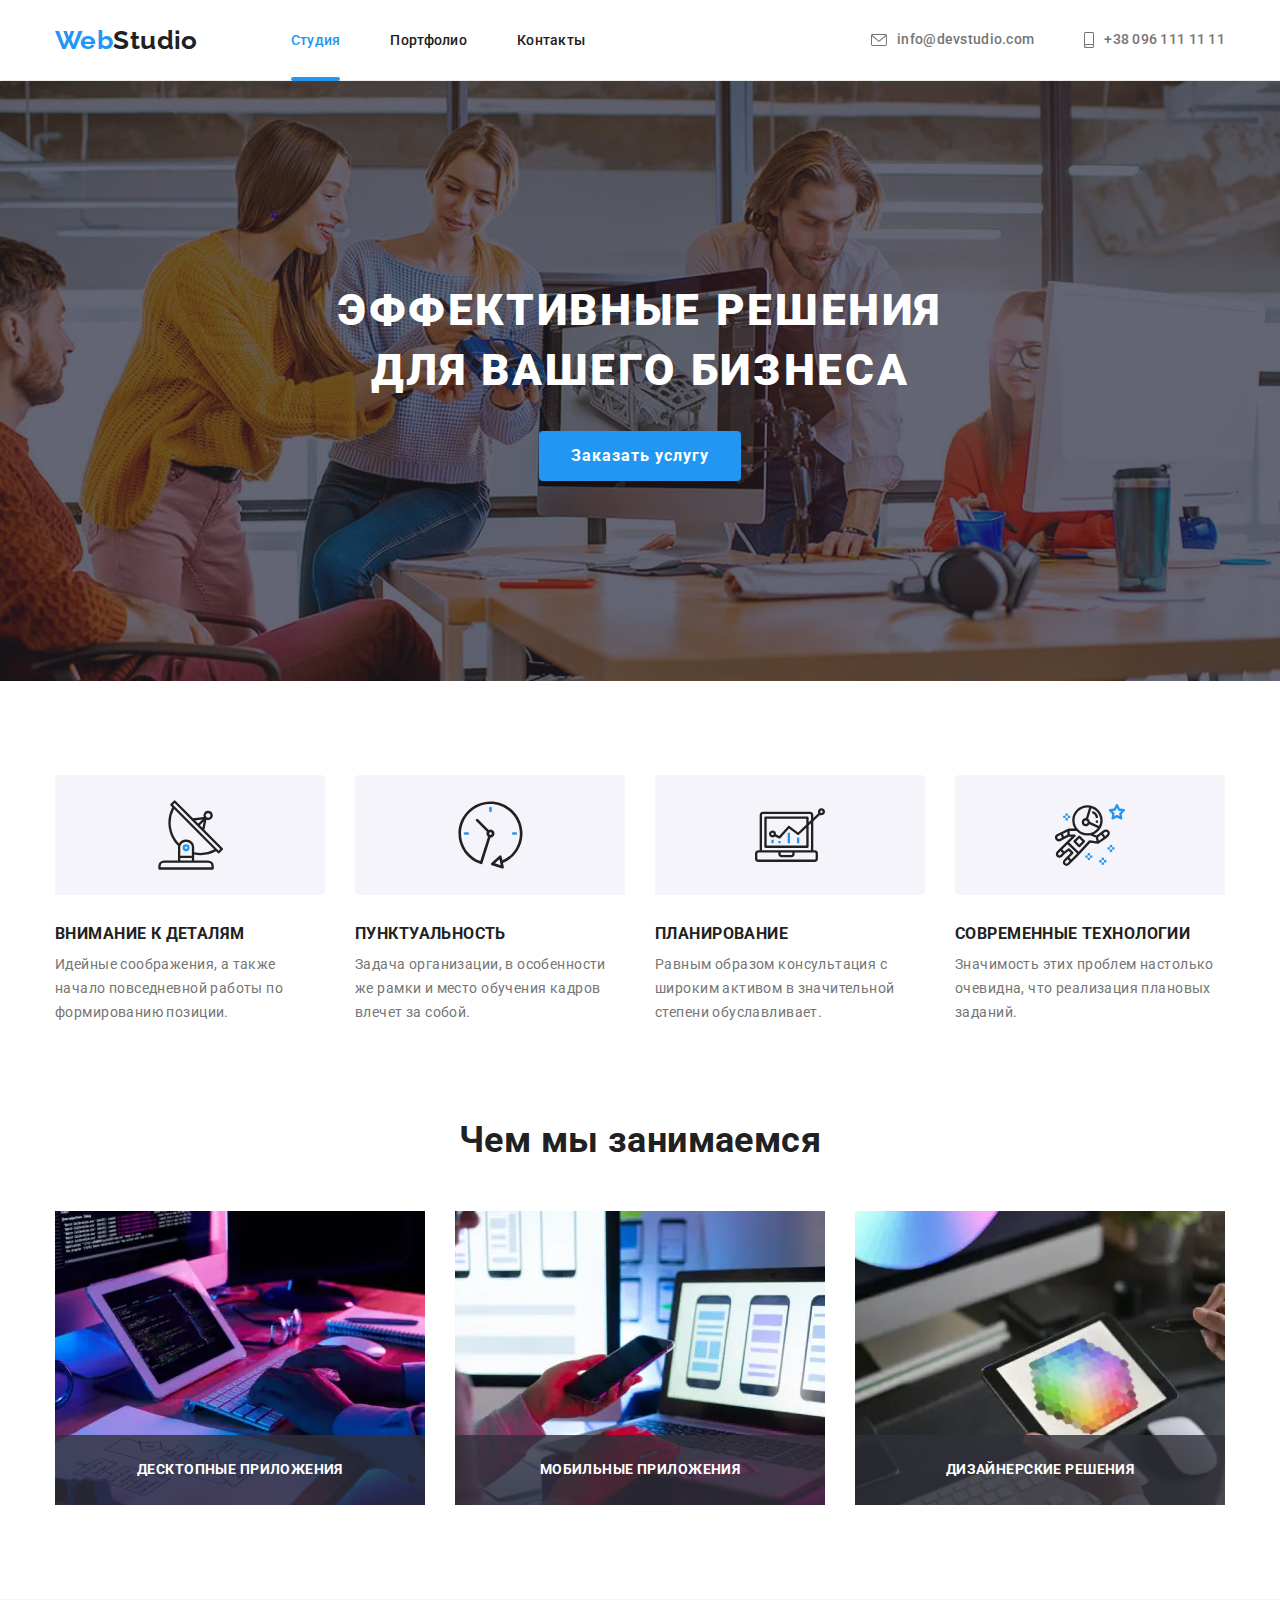
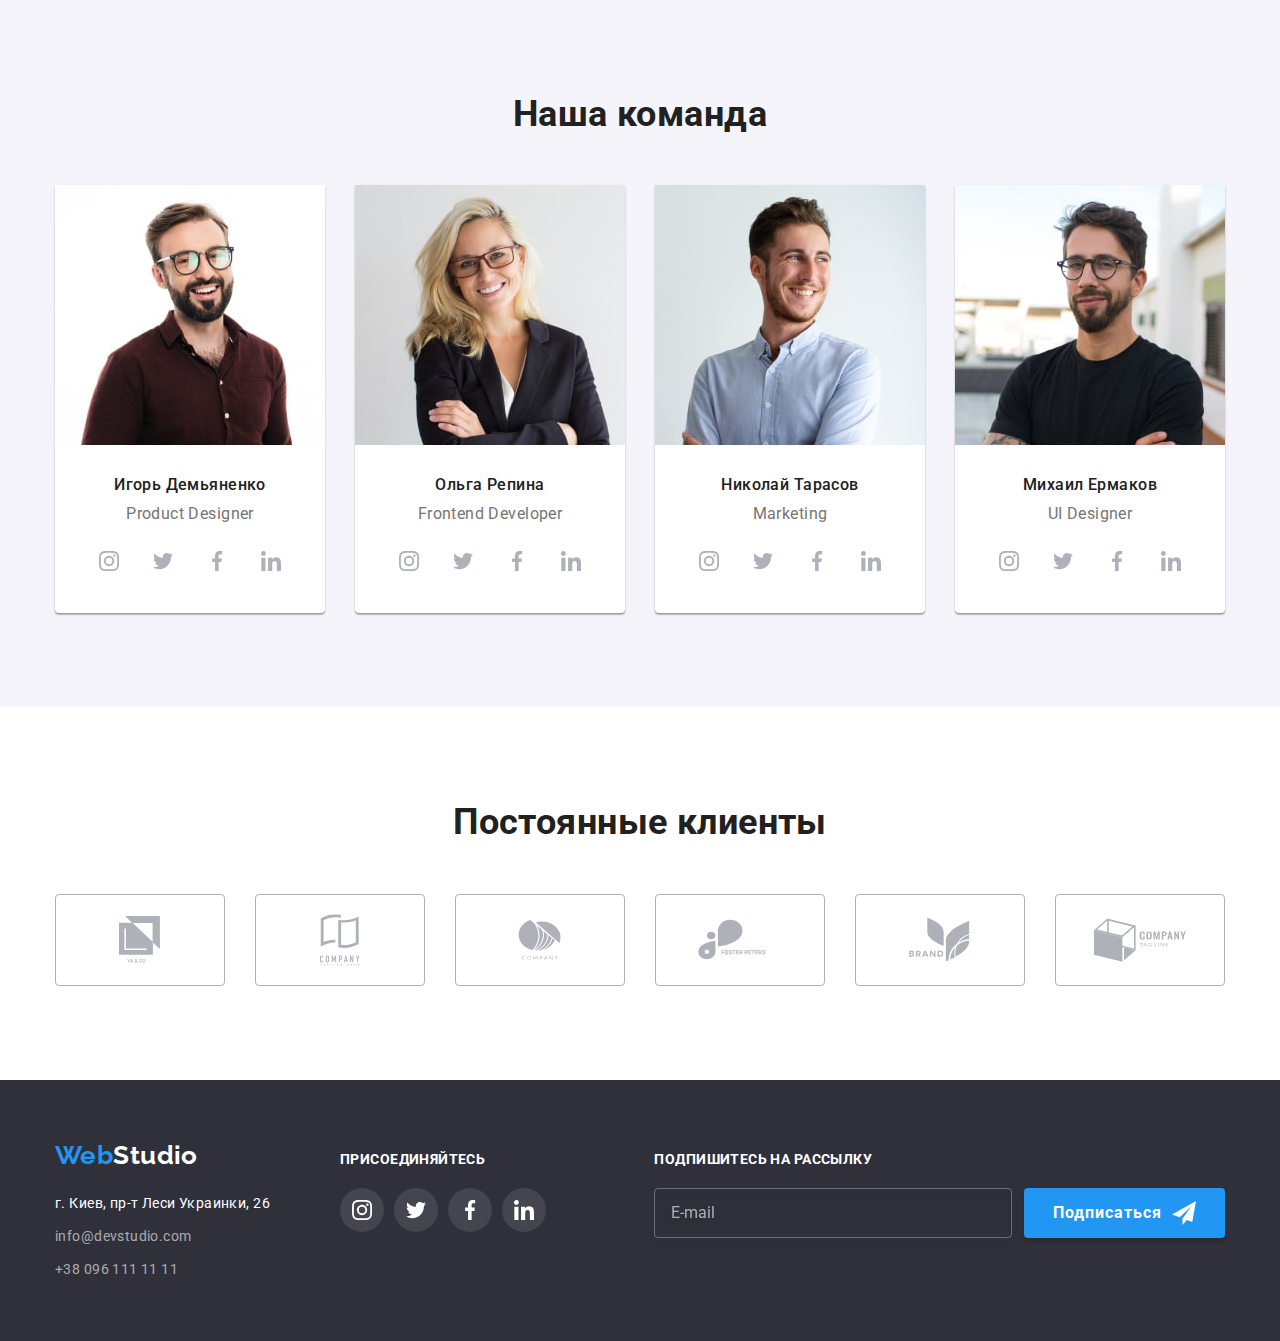
==== commit 6c3989f4: "fixed bugs HW8" ====
--- a/index.html
+++ b/index.html
@@ -169,7 +169,7 @@
       <!-- Чем мы занимаемся -->
       <section class="activity-section">
         <div class="container">
-          <h2 class="section-title">Чем мы занимаемся</h2>
+          <h2 class="section-title section-title--mb">Чем мы занимаемся</h2>
           <ul class="activity-section__list">
             <li class="activity-picture">
               <picture>
@@ -244,7 +244,7 @@
       <!-- Наша команда -->
       <section class="team section">
         <div class="container">
-          <h2 class="section-title">Наша команда</h2>
+          <h2 class="section-title section-title--mb">Наша команда</h2>
           <ul class="team__list">
             <li class="team-card">
               <picture>
@@ -582,9 +582,10 @@
           </ul>
         </div>
       </section>
+      <!-- Постоянные клиенты -->
       <section class="section">
         <div class="clients container">
-          <h2 class="section-title">Постоянные клиенты</h2>
+          <h2 class="section-title section-title--mb">Постоянные клиенты</h2>
           <ul class="clients__list">
             <li class="clients__item">
               <a href="" target="_blank" rel="nofollow noreferrer noopener" class="clients__link">
@@ -636,82 +637,84 @@
     <!-- Подвал сайта -->
     <footer class="footer">
       <div class="footer__flex container">
-        <div class="footer__address">
-          <a href="./index.html" lang="en" class="logo logo--nopadding">
-            <span class="logo__web">Web</span><span class="logo__footer">Studio</span></a
-          >
-          <address>
-            <ul class="address">
-              <li class="address__item">
+        <div class="footer__wrap">
+          <div class="footer__address">
+            <a href="./index.html" lang="en" class="logo logo--nopadding">
+              <span class="logo__web">Web</span><span class="logo__footer">Studio</span></a
+            >
+            <address>
+              <ul class="address">
+                <li class="address__item">
+                  <a
+                    class="address__link"
+                    href="https://goo.gl/maps/cTay3ysUZgRBHp5K7"
+                    target="_blank"
+                    rel="noopener noreferrer"
+                    >г. Киев, пр-т Леси Украинки, 26</a
+                  >
+                </li>
+                <li class="address__item">
+                  <a class="address__link" href="mailto:info@devstudio.com">info@devstudio.com</a>
+                </li>
+                <li class="address__item">
+                  <a class="address__link" href="tel:+380961111111">+38 096 111 11 11</a>
+                </li>
+              </ul>
+            </address>
+          </div>
+          <div class="footer__social">
+            <strong class="footer__title">Присоединяйтесь</strong>
+            <ul class="social-networks">
+              <li class="social-networks__item">
                 <a
-                  class="address__link"
-                  href="https://goo.gl/maps/cTay3ysUZgRBHp5K7"
+                  href=""
                   target="_blank"
-                  rel="noopener noreferrer"
-                  >г. Киев, пр-т Леси Украинки, 26</a
+                  rel="nofollow noreferrer noopener"
+                  class="social-networks__link social-networks__link--footer"
                 >
+                  <svg class="social-networks__icon--footer">
+                    <use href="./images/icons.svg#icon-instagram-2"></use>
+                  </svg>
+                </a>
               </li>
-              <li class="address__item">
-                <a class="address__link" href="mailto:info@devstudio.com">info@devstudio.com</a>
+              <li class="social-networks__item">
+                <a
+                  href=""
+                  target="_blank"
+                  rel="nofollow noreferrer noopener"
+                  class="social-networks__link social-networks__link--footer"
+                >
+                  <svg class="social-networks__icon--footer">
+                    <use href="./images/icons.svg#icon-twitter-1"></use>
+                  </svg>
+                </a>
               </li>
-              <li class="address__item">
-                <a class="address__link" href="tel:+380961111111">+38 096 111 11 11</a>
+              <li class="social-networks__item">
+                <a
+                  href=""
+                  target="_blank"
+                  rel="nofollow noreferrer noopener"
+                  class="social-networks__link social-networks__link--footer"
+                >
+                  <svg class="social-networks__icon--footer">
+                    <use href="./images/icons.svg#icon-facebook-1"></use>
+                  </svg>
+                </a>
+              </li>
+              <li class="social-networks__item">
+                <a
+                  href=""
+                  target="_blank"
+                  rel="nofollow noreferrer noopener"
+                  class="social-networks__link social-networks__link--footer"
+                >
+                  <svg class="social-networks__icon--footer">
+                    <use href="./images/icons.svg#icon-linkedin-1"></use>
+                  </svg>
+                </a>
               </li>
             </ul>
-          </address>
-        </div>
-        <div class="footer__social">
-          <strong class="footer__title">Присоединяйтесь</strong>
-          <ul class="social-networks">
-            <li class="social-networks__item">
-              <a
-                href=""
-                target="_blank"
-                rel="nofollow noreferrer noopener"
-                class="social-networks__link social-networks__link--footer"
-              >
-                <svg class="social-networks__icon--footer">
-                  <use href="./images/icons.svg#icon-instagram-2"></use>
-                </svg>
-              </a>
-            </li>
-            <li class="social-networks__item">
-              <a
-                href=""
-                target="_blank"
-                rel="nofollow noreferrer noopener"
-                class="social-networks__link social-networks__link--footer"
-              >
-                <svg class="social-networks__icon--footer">
-                  <use href="./images/icons.svg#icon-twitter-1"></use>
-                </svg>
-              </a>
-            </li>
-            <li class="social-networks__item">
-              <a
-                href=""
-                target="_blank"
-                rel="nofollow noreferrer noopener"
-                class="social-networks__link social-networks__link--footer"
-              >
-                <svg class="social-networks__icon--footer">
-                  <use href="./images/icons.svg#icon-facebook-1"></use>
-                </svg>
-              </a>
-            </li>
-            <li class="social-networks__item">
-              <a
-                href=""
-                target="_blank"
-                rel="nofollow noreferrer noopener"
-                class="social-networks__link social-networks__link--footer"
-              >
-                <svg class="social-networks__icon--footer">
-                  <use href="./images/icons.svg#icon-linkedin-1"></use>
-                </svg>
-              </a>
-            </li>
-          </ul>
+          </div>
         </div>
         <div class="footer__subscribe">
           <strong class="footer__title">Подпишитесь на рассылку</strong>
--- a/css/main.min.css
+++ b/css/main.min.css
@@ -1 +1 @@
-:root{--primary-text-color: #212121;--secondary-text-color: #757575;--accent-color: #2196f3;--button-hover-color: #188ce8;--white-color: #ffffff;--footer-contacts-color: rgba(255, 255, 255, 0.6);--background-dark-color: #2f303a;--background-grey-color: #f5f4fa;--background-light-color: #e5e5e5;--timing-function: cubic-bezier(0.4, 0, 0.2, 1)}body{font-family:Roboto,sans-serif;color:var(--primary-text-color);letter-spacing:.03em;font-size:14px}body.modal-open{overflow:hidden}.no-scroll{overflow:hidden}.section{padding:60px 0}@media screen and (min-width: 1200px){.section{padding:94px 0}}.section-title{margin-top:0;font-weight:700;font-size:28px;line-height:1.18;text-align:center}.container{margin-left:auto;margin-right:auto;padding-left:15px;padding-right:15px}@media screen and (min-width: 480px){.container{width:480px}}@media screen and (min-width: 768px){.container{width:768px}}@media screen and (min-width: 1200px){.container{width:1200px}}.visually-hidden{position:absolute;width:1px;height:1px;margin:-1px;border:0;padding:0;white-space:nowrap;-webkit-clip-path:inset(100%);clip-path:inset(100%);clip:rect(0 0 0 0);overflow:hidden}button{font-family:inherit}img{display:block;max-width:100%;height:auto}h1,h2,h3,ul,p{margin:0;padding:0;list-style:none}header{border-bottom:1px solid #ececec}.page-header{display:-webkit-box;display:-ms-flexbox;display:flex;-webkit-box-align:center;-ms-flex-align:center;align-items:center;height:60px}@media screen and (min-width: 768px){.page-header{height:80px}}@media screen and (max-width: 1199px){.page-header{-webkit-box-pack:justify;-ms-flex-pack:justify;justify-content:space-between}}.logo{display:block;padding-top:16px;padding-bottom:16px;color:var(--primary-text-color);font-family:Raleway,sans-serif;font-weight:700;font-size:24px;line-height:1.17;text-decoration:none}.logo__web{color:var(--accent-color)}.logo__footer{color:var(--white-color)}@media screen and (min-width: 768px){.logo{padding-top:26px;padding-bottom:26px}}@media screen and (min-width: 1200px){.logo{font-size:26px;line-height:1.19}}.logo--nopadding{padding-top:0;padding-bottom:0}.page-header__button{display:-webkit-inline-box;display:-ms-inline-flexbox;display:inline-flex;margin:0;padding:0;border:none;background-color:rgba(0,0,0,0)}.page-header__button:hover,.page-header__button:focus{fill:var(--accent-color)}@media screen and (min-width: 768px){.page-header__button{display:none}}.main-nav{display:none}@media screen and (min-width: 768px){.main-nav{display:-webkit-box;display:-ms-flexbox;display:flex;-webkit-box-align:center;-ms-flex-align:center;align-items:center}}.site-nav{display:-webkit-box;display:-ms-flexbox;display:flex}@media screen and (min-width: 1200px){.site-nav{margin-left:93px}}.site-nav__item{margin-right:50px}.site-nav__item:last-child{margin-right:0}.site-nav__link{position:relative;padding-top:32px;padding-bottom:32px;color:var(--primary-text-color);font-weight:500;line-height:1.14;letter-spacing:.02em;text-decoration:none;-webkit-transition:color 250ms var(--timing-function);transition:color 250ms var(--timing-function)}.site-nav__link:hover,.site-nav__link:focus{color:var(--accent-color)}.site-nav__link--current{color:var(--accent-color)}.site-nav__link--current::after{content:"";position:absolute;bottom:-1px;display:block;width:100%;height:4px;background:var(--accent-color);border-radius:2px}.main-contact{display:none}@media screen and (min-width: 768px){.main-contact{display:-webkit-box;display:-ms-flexbox;display:flex;-webkit-box-orient:vertical;-webkit-box-direction:normal;-ms-flex-direction:column;flex-direction:column}}@media screen and (min-width: 1200px){.main-contact{-webkit-box-orient:horizontal;-webkit-box-direction:normal;-ms-flex-direction:row;flex-direction:row;-webkit-box-align:center;-ms-flex-align:center;align-items:center;margin-left:auto}}@media screen and (min-width: 768px)and (max-width: 1199px){.main-contact__item:not(:last-child){margin-bottom:10px}}@media screen and (min-width: 1200px){.main-contact__item:not(:last-child){margin-right:50px}}.main-contact__link{display:-webkit-box;display:-ms-flexbox;display:flex;-webkit-box-align:center;-ms-flex-align:center;align-items:center;color:var(--secondary-text-color);font-weight:500;line-height:1.14;letter-spacing:.02em;text-decoration:none;-webkit-transition:color 250ms var(--timing-function);transition:color 250ms var(--timing-function)}.main-contact__link:hover,.main-contact__link:focus{color:var(--accent-color)}@media screen and (min-width: 768px)and (max-width: 1199px){.main-contact__link{font-size:12px;line-height:1.17}.main-contact__item:first-child .main-contact__link{padding-top:21px}.main-contact__item:last-child .main-contact__link{padding-bottom:21px}}@media screen and (min-width: 1200px){.main-contact__link{-webkit-box-pack:center;-ms-flex-pack:center;justify-content:center;padding-top:32px;padding-bottom:32px}}.main-contact__icon--tab{margin-right:8px;display:none}@media screen and (max-width: 1199px){.main-contact__icon--tab{display:block}}.main-contact__icon{display:none;margin-right:10px;fill:currentColor}@media screen and (min-width: 1200px){.main-contact__icon{display:block}}.mob-menu{position:fixed;top:0;left:0;z-index:5;padding:48px 0;background-color:var(--white-color);width:100vw;height:100%;overflow:auto;-webkit-transform:translatey(0);transform:translatey(0);-webkit-transition:350ms var(--timing-function);transition:350ms var(--timing-function)}.mob-menu__container{max-width:480px;padding:0 40px;margin-left:auto;margin-right:auto;display:-webkit-box;display:-ms-flexbox;display:flex;-webkit-box-orient:vertical;-webkit-box-direction:normal;-ms-flex-direction:column;flex-direction:column;height:100%;-webkit-box-pack:justify;-ms-flex-pack:justify;justify-content:space-between}.mob-menu.is-hidden{opacity:0;pointer-events:none;-webkit-transform:translatey(-100%);transform:translatey(-100%)}.mob-menu__close-button{position:absolute;top:15px;right:15px;display:block;margin:0;padding:0;border:none;background-color:rgba(0,0,0,0)}.mob-menu__close-button:hover,.mob-menu__close-button:focus{fill:var(--accent-color)}.mob-nav__item:not(:last-child){margin-bottom:24px}.mob-nav__link{font-weight:500;font-size:40px;line-height:1.18;letter-spacing:.02em;text-decoration:none;color:var(--primary-text-color)}.mob-nav__link:hover,.mob-nav__link:focus{color:var(--accent-color)}@media screen and (max-width: 400px){.mob-nav__link{font-size:34px}}.mob-nav__link--current{color:var(--accent-color)}.mob-contact{margin-bottom:64px}.mob-contact__item:not(:last-child){margin-bottom:24px}.mob-contact__tel{font-weight:500;font-size:34px;line-height:1.17;letter-spacing:.02em;text-decoration:none;color:var(--accent-color)}@media screen and (max-width: 400px){.mob-contact__tel{font-size:27px}}.mob-contact__mail{font-weight:500;font-size:24px;line-height:1.17;letter-spacing:.02em;text-decoration:none;color:var(--secondary-text-color)}.mob-contact__mail:hover,.mob-contact__mail:focus{color:var(--accent-color)}.mob-soc{display:-webkit-box;display:-ms-flexbox;display:flex;-ms-flex-wrap:wrap;flex-wrap:wrap}.mob-soc__item{border-left:1px solid rgba(33,33,33,.2)}.mob-soc__item:first-child{border:none}.mob-soc__link{font-weight:500;font-size:18px;line-height:1.22;letter-spacing:.02em;text-decoration:none;padding:10px;color:var(--accent-color)}.mob-soc__item:first-child .mob-soc__link{padding-left:0}.hero{max-height:400px;max-width:480px;margin-left:auto;margin-right:auto;padding:118px 0;background-image:-webkit-gradient(linear, left top, right top, from(rgba(47, 48, 58, 0.4)), to(rgba(47, 48, 58, 0.4))),url(../images/hero/heromob-min.jpg);background-image:linear-gradient(to right, rgba(47, 48, 58, 0.4), rgba(47, 48, 58, 0.4)),url(../images/hero/heromob-min.jpg);background-color:#c4c4c4;background-size:cover;text-align:center}@media screen and (min-width: 768px){.hero{max-width:768px}}@media screen and (min-width: 1200px){.hero{max-width:1600px;max-height:600px;padding:200px 0}}@media(min-device-pixel-ratio: 2),(-webkit-min-device-pixel-ratio: 2),(min-resolution: 192dpi),(min-resolution: 2dppx){.hero{background-image:-webkit-gradient(linear, left top, right top, from(rgba(47, 48, 58, 0.4)), to(rgba(47, 48, 58, 0.4))),url(../images/hero/heromob2-min.jpg);background-image:linear-gradient(to right, rgba(47, 48, 58, 0.4), rgba(47, 48, 58, 0.4)),url(../images/hero/heromob2-min.jpg)}}@media screen and (min-width: 768px){.hero{background-image:-webkit-gradient(linear, left top, right top, from(rgba(47, 48, 58, 0.4)), to(rgba(47, 48, 58, 0.4))),url(../images/hero/herotab-min.jpg);background-image:linear-gradient(to right, rgba(47, 48, 58, 0.4), rgba(47, 48, 58, 0.4)),url(../images/hero/herotab-min.jpg)}}@media screen and (min-width: 768px)and (min-device-pixel-ratio: 2),screen and (min-width: 768px)and (-webkit-min-device-pixel-ratio: 2),screen and (min-width: 768px)and (min-resolution: 192dpi),screen and (min-width: 768px)and (min-resolution: 2dppx){.hero{background-image:-webkit-gradient(linear, left top, right top, from(rgba(47, 48, 58, 0.4)), to(rgba(47, 48, 58, 0.4))),url(../images/hero/herotab2-min.jpg);background-image:linear-gradient(to right, rgba(47, 48, 58, 0.4), rgba(47, 48, 58, 0.4)),url(../images/hero/herotab2-min.jpg)}}@media screen and (min-width: 1200px){.hero{background-image:-webkit-gradient(linear, left top, right top, from(rgba(47, 48, 58, 0.4)), to(rgba(47, 48, 58, 0.4))),url(../images/hero/herodesk-min.jpg);background-image:linear-gradient(to right, rgba(47, 48, 58, 0.4), rgba(47, 48, 58, 0.4)),url(../images/hero/herodesk-min.jpg)}}@media screen and (min-width: 1200px)and (min-device-pixel-ratio: 2),screen and (min-width: 1200px)and (-webkit-min-device-pixel-ratio: 2),screen and (min-width: 1200px)and (min-resolution: 192dpi),screen and (min-width: 1200px)and (min-resolution: 2dppx){.hero{background-image:-webkit-gradient(linear, left top, right top, from(rgba(47, 48, 58, 0.4)), to(rgba(47, 48, 58, 0.4))),url(../images/hero/herodesk2-min.jpg);background-image:linear-gradient(to right, rgba(47, 48, 58, 0.4), rgba(47, 48, 58, 0.4)),url(../images/hero/herodesk2-min.jpg)}}.hero__container{max-width:360px;padding-left:0;padding-right:0;margin-left:auto;margin-right:auto}@media screen and (max-width: 375px){.hero__container{padding-left:15px;padding-right:15px}}@media screen and (min-width: 1200px){.hero__container{max-width:696px}}.hero__title{margin:0 0 30px 0;color:var(--white-color);font-weight:900;font-size:26px;line-height:1.62;letter-spacing:.06em}@media screen and (min-width: 1200px){.hero__title{font-size:44px;line-height:1.36}}.hero__button{padding:10px 32px;border-radius:4px;-webkit-box-shadow:0px 4px 4px rgba(0,0,0,.15);box-shadow:0px 4px 4px rgba(0,0,0,.15);border:0;color:var(--white-color);background-color:var(--accent-color);font-weight:700;font-size:16px;line-height:1.88;text-align:center;letter-spacing:.06em;cursor:pointer;-webkit-transition:background-color 250ms var(--timing-function);transition:background-color 250ms var(--timing-function)}.hero__button:hover,.hero__button:focus{background-color:var(--button-hover-color)}@media screen and (min-width: 768px){.benefits{display:-webkit-box;display:-ms-flexbox;display:flex;-ms-flex-wrap:wrap;flex-wrap:wrap;margin:-15px}}.benefits__item{max-width:450px;margin:0 0 30px 0}@media screen and (max-width: 767px){.benefits__item:last-child{margin:0}}@media screen and (min-width: 768px){.benefits__item{margin:15px;width:calc((100% - 60px)/2)}}@media screen and (min-width: 1200px){.benefits__item{width:calc((100% - 120px)/4)}}.benefits__thumb{display:-webkit-box;display:-ms-flexbox;display:flex;-webkit-box-pack:center;-ms-flex-pack:center;justify-content:center;-webkit-box-align:center;-ms-flex-align:center;align-items:center;border-radius:4px;margin-bottom:30px;height:120px;background-color:var(--background-grey-color)}.benefits__title{margin-top:0;margin-bottom:10px;text-align:center;font-weight:700;line-height:1.14}.benefits__description{color:var(--secondary-text-color);line-height:1.71}.activity-section{padding-top:0;padding-bottom:94px}@media screen and (max-width: 1199px){.activity-section{display:none}}.activity-section__list{display:-webkit-box;display:-ms-flexbox;display:flex;margin-top:50px}.activity-picture{position:relative;width:370px;margin-left:30px}.activity-picture:first-child{margin-left:0}.activity-picture__box{position:absolute;bottom:0;left:0;width:100%;height:70px;display:-webkit-box;display:-ms-flexbox;display:flex;-webkit-box-pack:center;-ms-flex-pack:center;justify-content:center;-webkit-box-align:center;-ms-flex-align:center;align-items:center;background:rgba(47,48,58,.8)}.activity-picture__caption{font-weight:700;line-height:1.14;text-align:center;text-transform:uppercase;color:var(--white-color)}.team{background-color:var(--background-grey-color)}@media screen and (min-width: 768px){.team__list{display:-webkit-box;display:-ms-flexbox;display:flex;-ms-flex-wrap:wrap;flex-wrap:wrap;margin:15px -15px -15px -15px}}@media screen and (min-width: 1200px){.team__list{margin:35px -15px -15px -15px}}.team-card{background-color:var(--white-color);margin-bottom:30px;max-width:450px;-webkit-box-shadow:0px 1px 3px rgba(0,0,0,.12),0px 1px 1px rgba(0,0,0,.14),0px 2px 1px rgba(0,0,0,.2);box-shadow:0px 1px 3px rgba(0,0,0,.12),0px 1px 1px rgba(0,0,0,.14),0px 2px 1px rgba(0,0,0,.2);border-radius:0px 0px 4px 4px}@media screen and (max-width: 767px){.team-card:last-child{margin-bottom:0}}@media screen and (min-width: 768px){.team-card{margin:15px;width:calc((100% - 60px)/2)}}@media screen and (min-width: 1200px){.team-card{width:calc((100% - 120px)/4)}}.team-card__signature{padding-top:30px;padding-bottom:24px}@media screen and (min-width: 1200px){.team-card__signature{padding:30px 32px}}.team-card__name{margin-bottom:10px;font-weight:500;font-size:16px;line-height:1.19;text-align:center}.team-card__position{margin-top:0;margin-bottom:16px;color:var(--secondary-text-color);font-size:16px;line-height:1.19;text-align:center}.social-networks{display:-webkit-box;display:-ms-flexbox;display:flex;-webkit-box-pack:center;-ms-flex-pack:center;justify-content:center}.social-networks__item{margin-left:10px}.social-networks__item:first-child{margin-left:0}.social-networks__link{display:-webkit-box;display:-ms-flexbox;display:flex;-webkit-box-pack:center;-ms-flex-pack:center;justify-content:center;-webkit-box-align:center;-ms-flex-align:center;align-items:center;width:44px;height:44px;border-radius:50%;color:#afb1b8;background-color:var(--white-color);-webkit-transition:background-color 250ms var(--timing-function),color 250ms var(--timing-function);transition:background-color 250ms var(--timing-function),color 250ms var(--timing-function)}.social-networks__link:hover,.social-networks__link:focus{color:var(--white-color);background-color:var(--accent-color)}.social-networks__icon{width:20px;height:20px;fill:currentColor}.clients__list{display:-webkit-box;display:-ms-flexbox;display:flex;-ms-flex-wrap:wrap;flex-wrap:wrap;margin:15px -15px -15px -15px}@media screen and (min-width: 1200px){.clients__list{margin:35px -15px -15px -15px}}.clients__item{margin:15px;width:calc((100% - 60px)/2)}@media screen and (min-width: 768px){.clients__item{width:calc((100% - 90px)/3)}}@media screen and (min-width: 1200px){.clients__item{width:calc((100% - 180px)/6)}}.clients__link{display:-webkit-box;display:-ms-flexbox;display:flex;-webkit-box-pack:center;-ms-flex-pack:center;justify-content:center;-webkit-box-align:center;-ms-flex-align:center;align-items:center;height:92px;border:1px solid #afb1b8;border-radius:4px;color:#afb1b8;background-color:var(--white-color);outline:rgba(0,0,0,0);-webkit-transition:color 250ms var(--timing-function),border 250ms var(--timing-function);transition:color 250ms var(--timing-function),border 250ms var(--timing-function)}.clients__link:hover,.clients__link:focus{color:var(--accent-color);border:1px solid var(--accent-color)}.clients__icon{fill:currentColor}.footer{padding:60px 0;background-color:var(--background-dark-color)}.footer__flex{text-align:center}@media screen and (min-width: 768px)and (max-width: 1199.5px){.footer__flex{display:-webkit-box;display:-ms-flexbox;display:flex;-ms-flex-wrap:wrap;flex-wrap:wrap;-webkit-box-pack:center;-ms-flex-pack:center;justify-content:center}}@media screen and (min-width: 768px){.footer__flex{-webkit-box-align:baseline;-ms-flex-align:baseline;align-items:baseline}}@media screen and (min-width: 1200px){.footer__flex{display:-webkit-box;display:-ms-flexbox;display:flex;text-align:left}}@media screen and (min-width: 768px)and (max-width: 1199.5px){.footer__address{width:50%}}.address{margin-top:20px}@media screen and (max-width: 767.5px){.address{margin-bottom:60px}}.address__item{margin-bottom:8px}.address__item:last-child{margin-bottom:0}@media screen and (min-width: 1200px){.address__item{margin-bottom:9px}}.address__link{color:var(--footer-contacts-color);line-height:1.72;text-decoration:none;font-style:normal;-webkit-transition:color 250ms var(--timing-function);transition:color 250ms var(--timing-function)}.address__link[target=_blank]{color:var(--white-color)}.address__link:hover,.address__link:focus{color:var(--accent-color)}@media screen and (max-width: 767.5px){.footer__social{margin-bottom:60px}}@media screen and (min-width: 768px)and (max-width: 1199.5px){.footer__social{width:50%}}@media screen and (min-width: 1200px){.footer__social{margin-left:70px}}.footer__title{line-height:1.14;color:var(--white-color);text-transform:uppercase;display:block;margin-bottom:20px}.social-networks__link--footer{background-color:rgba(255,255,255,.1);-webkit-transition:background-color 250ms var(--timing-function);transition:background-color 250ms var(--timing-function)}.social-networks__icon--footer{width:20px;height:20px;fill:var(--white-color)}@media screen and (min-width: 768px)and (max-width: 1199.5px){.footer__subscribe{margin-top:60px;min-width:450px}}@media screen and (min-width: 1200px){.footer__subscribe{margin-left:auto}}@media screen and (min-width: 1200px){.form-box{display:-webkit-box;display:-ms-flexbox;display:flex}}@media screen and (max-width: 1199.5px){.footer-form{margin-bottom:20px}}@media screen and (min-width: 1200px){.footer-form{width:100%;min-width:358px}}.footer-form__input{font-size:16px;color:var(--white-color);width:100%;margin:0;padding:15px 16px;border:1px solid rgba(255,255,255,.3);-webkit-filter:drop-shadow(0px 4px 4px rgba(0, 0, 0, 0.15));filter:drop-shadow(0px 4px 4px rgba(0, 0, 0, 0.15));border-radius:4px;outline:none;background-color:rgba(0,0,0,0)}.footer-form__input:hover,.footer-form__input:focus{border:1px solid var(--accent-color)}.footer-form__input::-webkit-input-placeholder{font-size:16px;line-height:1.25;color:rgba(255,255,255,.6)}.footer-form__input::-moz-placeholder{font-size:16px;line-height:1.25;color:rgba(255,255,255,.6)}.footer-form__input:-ms-input-placeholder{font-size:16px;line-height:1.25;color:rgba(255,255,255,.6)}.footer-form__input::-ms-input-placeholder{font-size:16px;line-height:1.25;color:rgba(255,255,255,.6)}.footer-form__input::placeholder{font-size:16px;line-height:1.25;color:rgba(255,255,255,.6)}.subscribe-button{display:-webkit-inline-box;display:-ms-inline-flexbox;display:inline-flex;-webkit-box-align:center;-ms-flex-align:center;align-items:center;border:none;padding:10px 29px;-webkit-box-shadow:0px 4px 4px rgba(0,0,0,.15);box-shadow:0px 4px 4px rgba(0,0,0,.15);border-radius:4px;color:var(--white-color);background-color:var(--accent-color);font-weight:700;font-size:16px;line-height:1.88;letter-spacing:.06em;cursor:pointer;-webkit-transition:background-color 250ms var(--timing-function);transition:background-color 250ms var(--timing-function)}.subscribe-button:hover,.subscribe-button:focus{background-color:var(--button-hover-color)}@media screen and (min-width: 1200px){.subscribe-button{margin-left:12px}}.subscribe-button__icon{margin-left:10px}.backdrop{position:fixed;top:0;left:0;right:0;bottom:0;width:100%;height:100%;background-color:rgba(0,0,0,.2);opacity:1;-webkit-transition:opacity 250ms var(--timing-function);transition:opacity 250ms var(--timing-function);overflow-y:scroll}@media screen and (max-width: 479.5px){.backdrop{padding:93px 15px}}.backdrop.is-hidden{opacity:0;pointer-events:none}.backdrop.is-hidden .modal{-webkit-transform:translate(-50%, -50%) scale(0.5);transform:translate(-50%, -50%) scale(0.5)}@media screen and (max-width: 479.5px){.backdrop.is-hidden .modal{-webkit-transform:translate(0, 0) scale(0.5);transform:translate(0, 0) scale(0.5)}}.modal{position:relative;padding:40px;max-width:450px;width:100%;background-color:var(--white-color);-webkit-box-shadow:0px 1px 3px rgba(0,0,0,.12),0px 1px 1px rgba(0,0,0,.14),0px 2px 1px rgba(0,0,0,.2);box-shadow:0px 1px 3px rgba(0,0,0,.12),0px 1px 1px rgba(0,0,0,.14),0px 2px 1px rgba(0,0,0,.2);border-radius:4px;overflow:auto;-webkit-transform:translate(0, 0) scale(1);transform:translate(0, 0) scale(1);-webkit-transition:250ms var(--timing-function);transition:250ms var(--timing-function)}@media screen and (max-width: 460px){.modal{padding:40px 15px}}@media screen and (min-width: 480px){.modal{position:absolute;top:50%;left:50%;-webkit-transform:translate(-50%, -50%);transform:translate(-50%, -50%)}}@media screen and (min-width: 1200px){.modal{max-width:528px}}.modal-form__title{display:block;font-weight:700;font-size:20px;line-height:1.5;text-align:center;margin-bottom:12px}@media screen and (min-width: 1200px){.modal-form__title{line-height:1.15}}.modal-form__field{position:relative;display:-webkit-box;display:-ms-flexbox;display:flex;-webkit-box-orient:vertical;-webkit-box-direction:normal;-ms-flex-direction:column;flex-direction:column;margin-bottom:10px}.modal-form__field--last{margin-bottom:0}.modal-form__label{margin-bottom:4px;font-size:12px;line-height:1.17;letter-spacing:.01em;color:var(--secondary-text-color)}.modal-form__svg{position:absolute;top:50%;left:14px;-webkit-transition:fill 250ms var(--timing-function);transition:fill 250ms var(--timing-function)}.modal-form__field:hover>.modal-form__svg,.modal-form__field:focus-within>.modal-form__svg{fill:var(--accent-color)}.modal-form__input{width:100%;padding:12px;padding-left:42px;font-size:16px;border:1px solid rgba(33,33,33,.2);border-radius:4px;outline:rgba(0,0,0,0);-webkit-transition:border 250ms var(--timing-function);transition:border 250ms var(--timing-function)}.modal-form__input:hover{cursor:pointer}.modal-form__field:hover>.modal-form__input,.modal-form__field:focus-within>.modal-form__input{border:1px solid var(--accent-color)}.modal-form__textarea{width:100%;height:120px;padding:12px 16px;resize:none}.modal-form__textarea::-webkit-input-placeholder{line-height:1.14;letter-spacing:.01em;color:rgba(117,117,117,.5)}.modal-form__textarea::-moz-placeholder{line-height:1.14;letter-spacing:.01em;color:rgba(117,117,117,.5)}.modal-form__textarea:-ms-input-placeholder{line-height:1.14;letter-spacing:.01em;color:rgba(117,117,117,.5)}.modal-form__textarea::-ms-input-placeholder{line-height:1.14;letter-spacing:.01em;color:rgba(117,117,117,.5)}.modal-form__textarea::placeholder{line-height:1.14;letter-spacing:.01em;color:rgba(117,117,117,.5)}.checkbox{display:-webkit-box;display:-ms-flexbox;display:flex;-webkit-box-pack:center;-ms-flex-pack:center;justify-content:center;-webkit-box-align:center;-ms-flex-align:center;align-items:center;margin-top:20px;margin-bottom:30px;font-size:12px;line-height:1.17;color:var(--secondary-text-color)}@media screen and (min-width: 1200px){.checkbox{font-size:14px;line-height:1.71}}.checkbox:hover{cursor:pointer}.checkbox__input{position:absolute;width:1px;height:1px;margin:-1px;border:0;padding:0;white-space:nowrap;-webkit-clip-path:inset(100%);clip-path:inset(100%);clip:rect(0 0 0 0);overflow:hidden}.checkbox__privacy{width:16px;height:15px;border:2px solid var(--primary-text-color);display:-webkit-box;display:-ms-flexbox;display:flex;-webkit-box-align:center;-ms-flex-align:center;align-items:center;-webkit-box-pack:center;-ms-flex-pack:center;justify-content:center;margin-right:7px;border-radius:3px;-webkit-transition:background-color 250ms var(--timing-function),border 250ms var(--timing-function),outline 250ms var(--timing-function);transition:background-color 250ms var(--timing-function),border 250ms var(--timing-function),outline 250ms var(--timing-function)}.checkbox__input:checked+.checkbox__privacy{background-color:var(--accent-color);border:none}.checkbox__input:focus+.checkbox__privacy{border:1px solid var(--accent-color);outline:2px solid var(--primary-text-color)}.checkbox__icon{fill:rgba(0,0,0,0);-webkit-transition:fill 250ms var(--timing-function);transition:fill 250ms var(--timing-function)}.checkbox__input:checked+.checkbox__privacy .checkbox__icon{fill:var(--white-color)}.checkbox__link{color:var(--accent-color)}.send-button{padding:10px 55px;margin-left:auto;margin-right:auto;display:-webkit-box;display:-ms-flexbox;display:flex;font-weight:700;font-size:16px;line-height:1.88;text-align:center;letter-spacing:.06em;color:var(--white-color);background:var(--accent-color);-webkit-box-shadow:0px 4px 4px rgba(0,0,0,.15);box-shadow:0px 4px 4px rgba(0,0,0,.15);border-radius:4px;border:none;-webkit-transition:background-color 250ms var(--timing-function);transition:background-color 250ms var(--timing-function)}.send-button:hover,.send-button:focus{background-color:var(--button-hover-color);cursor:pointer}.modal__close-button{position:absolute;top:8px;right:8px;display:-webkit-box;display:-ms-flexbox;display:flex;-webkit-box-pack:center;-ms-flex-pack:center;justify-content:center;-webkit-box-align:center;-ms-flex-align:center;align-items:center;width:30px;height:30px;cursor:pointer;background:#fff;border:1px solid rgba(0,0,0,.1);border-radius:50%;outline:rgba(0,0,0,0);-webkit-transition:fill 250ms var(--timing-function),border 250ms var(--timing-function);transition:fill 250ms var(--timing-function),border 250ms var(--timing-function)}.modal__close-button:hover,.modal__close-button:focus{fill:var(--accent-color);border:1px solid var(--accent-color)}.filter{display:-webkit-box;display:-ms-flexbox;display:flex;-ms-flex-wrap:wrap;flex-wrap:wrap;margin-bottom:40px}@media screen and (max-width: 767px){.filter{margin-top:-15px}}@media screen and (min-width: 768px){.filter{-webkit-box-pack:center;-ms-flex-pack:center;justify-content:center}}@media screen and (min-width: 768px)and (max-width: 1199px){.filter{margin-bottom:30px}}@media screen and (min-width: 1200px){.filter{margin-bottom:50px}}.filter__item{margin-right:8px}@media screen and (max-width: 767px){.filter__item{margin-top:15px}}@media screen and (min-width: 768px){.filter__item:last-child{margin-right:0}}.filter__button{background-color:var(--background-grey-color);color:var(--primary-text-color);font-weight:500;font-size:16px;line-height:1.63;border:0;padding:6px 22px;border-radius:4px;cursor:pointer;-webkit-transition:background-color 250ms var(--timing-function),color 250ms var(--timing-function),-webkit-box-shadow 250ms var(--timing-function);transition:background-color 250ms var(--timing-function),color 250ms var(--timing-function),-webkit-box-shadow 250ms var(--timing-function);transition:background-color 250ms var(--timing-function),color 250ms var(--timing-function),box-shadow 250ms var(--timing-function);transition:background-color 250ms var(--timing-function),color 250ms var(--timing-function),box-shadow 250ms var(--timing-function),-webkit-box-shadow 250ms var(--timing-function)}.filter__button:hover,.filter__button:focus{background-color:var(--accent-color);color:var(--white-color);-webkit-box-shadow:0px 3px 1px rgba(0,0,0,.1),0px 1px 2px rgba(0,0,0,.08),0px 2px 2px rgba(0,0,0,.12);box-shadow:0px 3px 1px rgba(0,0,0,.1),0px 1px 2px rgba(0,0,0,.08),0px 2px 2px rgba(0,0,0,.12)}.filter__button--current{background-color:var(--accent-color);color:var(--white-color)}@media screen and (min-width: 768px){.projects{display:-webkit-box;display:-ms-flexbox;display:flex;-ms-flex-wrap:wrap;flex-wrap:wrap;margin:-15px}}.projects__item{max-width:450px}@media screen and (max-width: 767px){.projects__item{margin-bottom:30px}.projects__item:last-child{margin-bottom:0}}@media screen and (min-width: 768px){.projects__item{margin:15px;width:calc((100% - 60px)/2)}}@media screen and (min-width: 1200px){.projects__item{width:calc((100% - 90px)/3)}}.projects__link{display:-webkit-box;display:-ms-flexbox;display:flex;-webkit-box-orient:vertical;-webkit-box-direction:normal;-ms-flex-direction:column;flex-direction:column;height:100%;text-decoration:none;-webkit-transition:-webkit-box-shadow 250ms var(--timing-function);transition:-webkit-box-shadow 250ms var(--timing-function);transition:box-shadow 250ms var(--timing-function);transition:box-shadow 250ms var(--timing-function), -webkit-box-shadow 250ms var(--timing-function)}.projects__link:hover,.projects__link:focus{-webkit-box-shadow:0px 1px 1px rgba(0,0,0,.12),0px 4px 4px rgba(0,0,0,.06),1px 4px 6px rgba(0,0,0,.16);box-shadow:0px 1px 1px rgba(0,0,0,.12),0px 4px 4px rgba(0,0,0,.06),1px 4px 6px rgba(0,0,0,.16)}.projects__link:hover .projects__overlay,.projects__link:focus .projects__overlay{-webkit-transform:translateY(0%);transform:translateY(0%)}.projects__thumb{position:relative;width:100%;overflow:hidden}.projects__overlay{position:absolute;top:0;left:0;width:100%;height:100%;padding:0 24px;display:-webkit-box;display:-ms-flexbox;display:flex;-webkit-box-align:center;-ms-flex-align:center;align-items:center;background-color:rgba(33,150,243,.9);-webkit-transform:translateY(101%);transform:translateY(101%);-webkit-transition:-webkit-transform 250ms var(--timing-function);transition:-webkit-transform 250ms var(--timing-function);transition:transform 250ms var(--timing-function);transition:transform 250ms var(--timing-function), -webkit-transform 250ms var(--timing-function);opacity:1;overflow-y:auto}@media screen and (max-width: 350px){.projects__overlay{-webkit-box-align:start;-ms-flex-align:start;align-items:flex-start}}.projects__pre-text{font-size:18px;line-height:1.56;color:var(--white-color)}.projects__description{-webkit-box-flex:1;-ms-flex-positive:1;flex-grow:1;border:1px solid #eee;padding:20px 24px}.projects__title{color:var(--primary-text-color);font-weight:700;font-size:18px;line-height:2;letter-spacing:.06em;margin-top:0px;margin-bottom:4px}.projects__type{color:var(--secondary-text-color);font-size:16px;line-height:1.88}/*# sourceMappingURL=main.min.css.map */+:root{--primary-text-color: #212121;--secondary-text-color: #757575;--accent-color: #2196f3;--button-hover-color: #188ce8;--white-color: #ffffff;--footer-contacts-color: rgba(255, 255, 255, 0.6);--background-dark-color: #2f303a;--background-grey-color: #f5f4fa;--background-light-color: #e5e5e5;--timing-function: cubic-bezier(0.4, 0, 0.2, 1)}body{font-family:Roboto,sans-serif;color:var(--primary-text-color);letter-spacing:.03em;font-size:14px}body.modal-open{overflow:hidden}.no-scroll{overflow:hidden}.section{padding:60px 0}@media screen and (min-width: 1200px){.section{padding:94px 0}}.section-title{font-weight:700;font-size:28px;line-height:1.18;text-align:center}.section-title--mb{margin-bottom:30px}@media screen and (min-width: 1200px){.section-title--mb{margin-bottom:50px}}@media screen and (min-width: 1200px){.section-title{font-size:36px;line-height:1.17}}.container{margin-left:auto;margin-right:auto;padding-left:15px;padding-right:15px}@media screen and (min-width: 480px){.container{width:480px}}@media screen and (min-width: 768px){.container{width:768px}}@media screen and (min-width: 1200px){.container{width:1200px}}.visually-hidden{position:absolute;width:1px;height:1px;margin:-1px;border:0;padding:0;white-space:nowrap;-webkit-clip-path:inset(100%);clip-path:inset(100%);clip:rect(0 0 0 0);overflow:hidden}button{font-family:inherit}img{display:block;max-width:100%;height:auto}h1,h2,h3,ul,p{margin:0;padding:0;list-style:none}header{border-bottom:1px solid #ececec}.page-header{display:-webkit-box;display:-ms-flexbox;display:flex;-webkit-box-align:center;-ms-flex-align:center;align-items:center;height:60px}@media screen and (min-width: 768px){.page-header{height:80px}}@media screen and (max-width: 1199px){.page-header{-webkit-box-pack:justify;-ms-flex-pack:justify;justify-content:space-between}}.logo{display:block;padding-top:16px;padding-bottom:16px;color:var(--primary-text-color);font-family:Raleway,sans-serif;font-weight:700;font-size:24px;line-height:1.17;text-decoration:none}.logo__web{color:var(--accent-color)}.logo__footer{color:var(--white-color)}@media screen and (min-width: 768px){.logo{padding-top:26px;padding-bottom:26px}}@media screen and (min-width: 1200px){.logo{font-size:26px;line-height:1.19}}.logo--nopadding{padding-top:0;padding-bottom:0}.page-header__button{display:-webkit-inline-box;display:-ms-inline-flexbox;display:inline-flex;margin:0;padding:0;border:none;background-color:rgba(0,0,0,0);-webkit-transition:fill 250ms var(--timing-function);transition:fill 250ms var(--timing-function)}.page-header__button:hover,.page-header__button:focus{fill:var(--accent-color)}@media screen and (min-width: 768px){.page-header__button{display:none}}.main-nav{display:none}@media screen and (min-width: 768px){.main-nav{display:block}}@media screen and (min-width: 1200px){.main-nav{margin-left:93px}}.site-nav{display:-webkit-box;display:-ms-flexbox;display:flex}.site-nav__item{margin-right:50px}.site-nav__item:last-child{margin-right:0}.site-nav__link{position:relative;padding-top:32px;padding-bottom:32px;color:var(--primary-text-color);font-weight:500;line-height:1.14;letter-spacing:.02em;text-decoration:none;-webkit-transition:color 250ms var(--timing-function);transition:color 250ms var(--timing-function)}.site-nav__link:hover,.site-nav__link:focus{color:var(--accent-color)}.site-nav__link--current{color:var(--accent-color)}.site-nav__link--current::after{content:"";position:absolute;bottom:-1px;display:block;width:100%;height:4px;background:var(--accent-color);border-radius:2px}.main-contact{display:none}@media screen and (min-width: 768px){.main-contact{display:-webkit-box;display:-ms-flexbox;display:flex;-webkit-box-orient:vertical;-webkit-box-direction:normal;-ms-flex-direction:column;flex-direction:column}}@media screen and (min-width: 1200px){.main-contact{-webkit-box-orient:horizontal;-webkit-box-direction:normal;-ms-flex-direction:row;flex-direction:row;-webkit-box-align:center;-ms-flex-align:center;align-items:center;margin-left:auto}}@media screen and (min-width: 768px)and (max-width: 1199px){.main-contact__item:not(:last-child){margin-bottom:10px}}@media screen and (min-width: 1200px){.main-contact__item:not(:last-child){margin-right:50px}}.main-contact__link{display:-webkit-box;display:-ms-flexbox;display:flex;-webkit-box-align:center;-ms-flex-align:center;align-items:center;color:var(--secondary-text-color);font-weight:500;line-height:1.14;letter-spacing:.02em;text-decoration:none;-webkit-transition:color 250ms var(--timing-function);transition:color 250ms var(--timing-function)}.main-contact__link:hover,.main-contact__link:focus{color:var(--accent-color)}@media screen and (min-width: 768px)and (max-width: 1199px){.main-contact__link{font-size:12px;line-height:1.17}.main-contact__item:first-child .main-contact__link{padding-top:21px}.main-contact__item:last-child .main-contact__link{padding-bottom:21px}}@media screen and (min-width: 1200px){.main-contact__link{-webkit-box-pack:center;-ms-flex-pack:center;justify-content:center;padding-top:32px;padding-bottom:32px}}.main-contact__icon--tab{margin-right:8px;display:none}@media screen and (max-width: 1199px){.main-contact__icon--tab{display:block}}.main-contact__icon{display:none;margin-right:10px;fill:currentColor}@media screen and (min-width: 1200px){.main-contact__icon{display:block}}.mob-menu{position:fixed;top:0;left:0;z-index:5;padding:48px 0;background-color:var(--white-color);width:100vw;height:100%;overflow:auto;-webkit-transform:translatey(0);transform:translatey(0);-webkit-transition:350ms var(--timing-function);transition:350ms var(--timing-function)}.mob-menu__container{max-width:480px;padding:0 40px;margin-left:auto;margin-right:auto;display:-webkit-box;display:-ms-flexbox;display:flex;-webkit-box-orient:vertical;-webkit-box-direction:normal;-ms-flex-direction:column;flex-direction:column;height:100%;-webkit-box-pack:justify;-ms-flex-pack:justify;justify-content:space-between}@media screen and (min-width: 768px){.mob-menu{display:none}}.mob-menu.is-hidden{opacity:0;pointer-events:none;-webkit-transform:translatey(-100%);transform:translatey(-100%)}.mob-menu__close-button{position:absolute;top:15px;right:15px;display:block;margin:0;padding:0;border:none;background-color:rgba(0,0,0,0);-webkit-transition:fill 250ms var(--timing-function);transition:fill 250ms var(--timing-function)}.mob-menu__close-button:hover,.mob-menu__close-button:focus{fill:var(--accent-color)}.mob-nav__item:not(:last-child){margin-bottom:24px}.mob-nav__link{font-weight:500;font-size:40px;line-height:1.18;letter-spacing:.02em;text-decoration:none;color:var(--primary-text-color);-webkit-transition:color 250ms var(--timing-function);transition:color 250ms var(--timing-function)}.mob-nav__link:hover,.mob-nav__link:focus{color:var(--accent-color)}@media screen and (max-width: 400px){.mob-nav__link{font-size:34px}}.mob-nav__link--current{color:var(--accent-color)}.mob-contact{margin-bottom:64px}.mob-contact__item:not(:last-child){margin-bottom:24px}.mob-contact__tel{font-weight:500;font-size:34px;line-height:1.17;letter-spacing:.02em;text-decoration:none;color:var(--accent-color)}@media screen and (max-width: 400px){.mob-contact__tel{font-size:27px}}.mob-contact__mail{font-weight:500;font-size:24px;line-height:1.17;letter-spacing:.02em;text-decoration:none;color:var(--secondary-text-color);-webkit-transition:color 250ms var(--timing-function);transition:color 250ms var(--timing-function)}.mob-contact__mail:hover,.mob-contact__mail:focus{color:var(--accent-color)}.mob-soc{display:-webkit-box;display:-ms-flexbox;display:flex;-ms-flex-wrap:wrap;flex-wrap:wrap}.mob-soc__item{border-left:1px solid rgba(33,33,33,.2)}.mob-soc__item:first-child{border:none}.mob-soc__link{font-weight:500;font-size:18px;line-height:1.22;letter-spacing:.02em;text-decoration:none;padding:10px;color:var(--accent-color)}.mob-soc__item:first-child .mob-soc__link{padding-left:0}.hero{max-height:400px;max-width:1600px;margin-left:auto;margin-right:auto;padding:118px 0;text-align:center;background-image:-webkit-gradient(linear, left top, right top, from(rgba(47, 48, 58, 0.4)), to(rgba(47, 48, 58, 0.4))),url(../images/hero/heromob-min.jpg);background-image:linear-gradient(to right, rgba(47, 48, 58, 0.4), rgba(47, 48, 58, 0.4)),url(../images/hero/heromob-min.jpg);background-color:#c4c4c4;background-size:cover;background-position:center;background-repeat:no-repeat}@media screen and (min-width: 1200px){.hero{max-height:600px;padding:200px 0}}@media(min-device-pixel-ratio: 2),(-webkit-min-device-pixel-ratio: 2),(min-resolution: 192dpi),(min-resolution: 2dppx){.hero{background-image:-webkit-gradient(linear, left top, right top, from(rgba(47, 48, 58, 0.4)), to(rgba(47, 48, 58, 0.4))),url(../images/hero/heromob2-min.jpg);background-image:linear-gradient(to right, rgba(47, 48, 58, 0.4), rgba(47, 48, 58, 0.4)),url(../images/hero/heromob2-min.jpg)}}@media screen and (min-width: 481px){.hero{background-image:-webkit-gradient(linear, left top, right top, from(rgba(47, 48, 58, 0.4)), to(rgba(47, 48, 58, 0.4))),url(../images/hero/herotab-min.jpg);background-image:linear-gradient(to right, rgba(47, 48, 58, 0.4), rgba(47, 48, 58, 0.4)),url(../images/hero/herotab-min.jpg)}}@media screen and (min-width: 481px)and (min-device-pixel-ratio: 2),screen and (min-width: 481px)and (-webkit-min-device-pixel-ratio: 2),screen and (min-width: 481px)and (min-resolution: 192dpi),screen and (min-width: 481px)and (min-resolution: 2dppx){.hero{background-image:-webkit-gradient(linear, left top, right top, from(rgba(47, 48, 58, 0.4)), to(rgba(47, 48, 58, 0.4))),url(../images/hero/herotab2-min.jpg);background-image:linear-gradient(to right, rgba(47, 48, 58, 0.4), rgba(47, 48, 58, 0.4)),url(../images/hero/herotab2-min.jpg)}}@media screen and (min-width: 769px){.hero{background-image:-webkit-gradient(linear, left top, right top, from(rgba(47, 48, 58, 0.4)), to(rgba(47, 48, 58, 0.4))),url(../images/hero/herodesk-min.jpg);background-image:linear-gradient(to right, rgba(47, 48, 58, 0.4), rgba(47, 48, 58, 0.4)),url(../images/hero/herodesk-min.jpg)}}@media screen and (min-width: 769px)and (min-device-pixel-ratio: 2),screen and (min-width: 769px)and (-webkit-min-device-pixel-ratio: 2),screen and (min-width: 769px)and (min-resolution: 192dpi),screen and (min-width: 769px)and (min-resolution: 2dppx){.hero{background-image:-webkit-gradient(linear, left top, right top, from(rgba(47, 48, 58, 0.4)), to(rgba(47, 48, 58, 0.4))),url(../images/hero/herodesk2-min.jpg);background-image:linear-gradient(to right, rgba(47, 48, 58, 0.4), rgba(47, 48, 58, 0.4)),url(../images/hero/herodesk2-min.jpg)}}.hero__container{max-width:360px;padding-left:0;padding-right:0;margin-left:auto;margin-right:auto}@media screen and (max-width: 375px){.hero__container{padding-left:15px;padding-right:15px}}@media screen and (min-width: 1200px){.hero__container{max-width:696px}}.hero__title{margin:0 0 30px 0;color:var(--white-color);font-weight:900;font-size:26px;line-height:1.62;letter-spacing:.06em}@media screen and (min-width: 1200px){.hero__title{font-size:44px;line-height:1.36}}.hero__button{padding:10px 32px;border-radius:4px;-webkit-box-shadow:0px 4px 4px rgba(0,0,0,.15);box-shadow:0px 4px 4px rgba(0,0,0,.15);border:0;color:var(--white-color);background-color:var(--accent-color);font-weight:700;font-size:16px;line-height:1.88;text-align:center;letter-spacing:.06em;cursor:pointer;-webkit-transition:background-color 250ms var(--timing-function);transition:background-color 250ms var(--timing-function)}.hero__button:hover,.hero__button:focus{background-color:var(--button-hover-color)}@media screen and (min-width: 768px){.benefits{display:-webkit-box;display:-ms-flexbox;display:flex;-ms-flex-wrap:wrap;flex-wrap:wrap;margin:-15px}}.benefits__item{max-width:450px;margin:0 0 30px 0}@media screen and (max-width: 767px){.benefits__item:last-child{margin:0}}@media screen and (min-width: 768px){.benefits__item{margin:15px;width:calc((100% - 60px)/2)}}@media screen and (min-width: 1200px){.benefits__item{width:calc((100% - 120px)/4)}}.benefits__thumb{display:-webkit-box;display:-ms-flexbox;display:flex;-webkit-box-pack:center;-ms-flex-pack:center;justify-content:center;-webkit-box-align:center;-ms-flex-align:center;align-items:center;border-radius:4px;margin-bottom:30px;height:120px;background-color:var(--background-grey-color)}.benefits__title{margin-top:0;margin-bottom:10px;text-align:center;font-weight:700;line-height:1.14}@media screen and (min-width: 768px){.benefits__title{text-align:left}}.benefits__description{color:var(--secondary-text-color);line-height:1.71}.activity-section{padding-top:0;padding-bottom:94px}@media screen and (max-width: 1199.5px){.activity-section{display:none}}.activity-section__list{display:-webkit-box;display:-ms-flexbox;display:flex}.activity-picture{position:relative;width:370px;margin-left:30px}.activity-picture:first-child{margin-left:0}.activity-picture__box{position:absolute;bottom:0;left:0;width:100%;height:70px;display:-webkit-box;display:-ms-flexbox;display:flex;-webkit-box-pack:center;-ms-flex-pack:center;justify-content:center;-webkit-box-align:center;-ms-flex-align:center;align-items:center;background:rgba(47,48,58,.8)}.activity-picture__caption{font-weight:700;line-height:1.14;text-align:center;text-transform:uppercase;color:var(--white-color)}.team{background-color:var(--background-grey-color)}@media screen and (min-width: 768px){.team__list{display:-webkit-box;display:-ms-flexbox;display:flex;-ms-flex-wrap:wrap;flex-wrap:wrap;margin:-15px -15px -15px -15px}}.team-card{background-color:var(--white-color);margin-bottom:30px;max-width:450px;-webkit-box-shadow:0px 1px 3px rgba(0,0,0,.12),0px 1px 1px rgba(0,0,0,.14),0px 2px 1px rgba(0,0,0,.2);box-shadow:0px 1px 3px rgba(0,0,0,.12),0px 1px 1px rgba(0,0,0,.14),0px 2px 1px rgba(0,0,0,.2);border-radius:0px 0px 4px 4px}@media screen and (max-width: 767.5px){.team-card:last-child{margin-bottom:0}}@media screen and (min-width: 768px){.team-card{margin:15px;width:calc((100% - 60px)/2)}}@media screen and (min-width: 1200px){.team-card{width:calc((100% - 120px)/4)}}.team-card__signature{padding-top:30px;padding-bottom:24px}@media screen and (min-width: 1200px){.team-card__signature{padding:30px 32px}}.team-card__name{margin-bottom:10px;font-weight:500;font-size:16px;line-height:1.19;text-align:center}.team-card__position{margin-top:0;margin-bottom:16px;color:var(--secondary-text-color);font-size:16px;line-height:1.19;text-align:center}.social-networks{display:-webkit-box;display:-ms-flexbox;display:flex;-webkit-box-pack:center;-ms-flex-pack:center;justify-content:center}.social-networks__item{margin-left:10px}.social-networks__item:first-child{margin-left:0}.social-networks__link{display:-webkit-box;display:-ms-flexbox;display:flex;-webkit-box-pack:center;-ms-flex-pack:center;justify-content:center;-webkit-box-align:center;-ms-flex-align:center;align-items:center;width:44px;height:44px;border-radius:50%;color:#afb1b8;background-color:var(--white-color);-webkit-transition:background-color 250ms var(--timing-function),color 250ms var(--timing-function);transition:background-color 250ms var(--timing-function),color 250ms var(--timing-function)}.social-networks__link:hover,.social-networks__link:focus{color:var(--white-color);background-color:var(--accent-color)}.social-networks__icon{width:20px;height:20px;fill:currentColor}.clients__list{display:-webkit-box;display:-ms-flexbox;display:flex;-ms-flex-wrap:wrap;flex-wrap:wrap;margin:-15px -15px -15px -15px}.clients__item{margin:15px;width:calc((100% - 60px)/2)}@media screen and (min-width: 768px){.clients__item{width:calc((100% - 90px)/3)}}@media screen and (min-width: 1200px){.clients__item{width:calc((100% - 180px)/6)}}.clients__link{display:-webkit-box;display:-ms-flexbox;display:flex;-webkit-box-pack:center;-ms-flex-pack:center;justify-content:center;-webkit-box-align:center;-ms-flex-align:center;align-items:center;height:92px;border:1px solid #afb1b8;border-radius:4px;color:#afb1b8;background-color:var(--white-color);outline:rgba(0,0,0,0);-webkit-transition:color 250ms var(--timing-function),border 250ms var(--timing-function);transition:color 250ms var(--timing-function),border 250ms var(--timing-function)}.clients__link:hover,.clients__link:focus{color:var(--accent-color);border:1px solid var(--accent-color)}.clients__icon{fill:currentColor}.footer{padding:60px 0;background-color:var(--background-dark-color)}.footer__flex{text-align:center}@media screen and (min-width: 1200px){.footer__flex{display:-webkit-box;display:-ms-flexbox;display:flex;text-align:left;-webkit-box-align:baseline;-ms-flex-align:baseline;align-items:baseline}}.footer__wrap{margin-bottom:60px}@media screen and (min-width: 768px){.footer__wrap{display:-webkit-box;display:-ms-flexbox;display:flex;-ms-flex-pack:distribute;justify-content:space-around;-webkit-box-align:baseline;-ms-flex-align:baseline;align-items:baseline}}@media screen and (min-width: 1200px){.footer__wrap{margin-bottom:0}}.address{margin-top:20px}@media screen and (max-width: 767.5px){.address{margin-bottom:60px}}.address__item{margin-bottom:8px}.address__item:last-child{margin-bottom:0}@media screen and (min-width: 1200px){.address__item{margin-bottom:9px}}.address__link{color:var(--footer-contacts-color);line-height:1.72;text-decoration:none;font-style:normal;-webkit-transition:color 250ms var(--timing-function);transition:color 250ms var(--timing-function)}.address__link[target=_blank]{color:var(--white-color)}.address__link:hover,.address__link:focus{color:var(--accent-color)}@media screen and (min-width: 1200px){.footer__social{margin-left:70px}}.footer__title{line-height:1.14;color:var(--white-color);text-transform:uppercase;display:block;margin-bottom:20px}.social-networks__link--footer{background-color:rgba(255,255,255,.1);-webkit-transition:background-color 250ms var(--timing-function);transition:background-color 250ms var(--timing-function)}.social-networks__icon--footer{width:20px;height:20px;fill:var(--white-color)}@media screen and (min-width: 1200px){.footer__subscribe{margin-left:auto}}@media screen and (min-width: 1200px){.form-box{display:-webkit-box;display:-ms-flexbox;display:flex}}.footer-form{margin-bottom:20px}@media screen and (min-width: 768px){.footer-form{width:450px;margin:0 auto 20px}}@media screen and (min-width: 1200px){.footer-form{width:358px;margin:0}}.footer-form__input{font-size:16px;color:var(--white-color);width:100%;margin:0;padding:15px 16px;border:1px solid rgba(255,255,255,.3);-webkit-filter:drop-shadow(0px 4px 4px rgba(0, 0, 0, 0.15));filter:drop-shadow(0px 4px 4px rgba(0, 0, 0, 0.15));border-radius:4px;outline:none;background-color:rgba(0,0,0,0)}.footer-form__input:hover,.footer-form__input:focus{border:1px solid var(--accent-color)}.footer-form__input::-webkit-input-placeholder{font-size:16px;line-height:1.25;color:rgba(255,255,255,.6)}.footer-form__input::-moz-placeholder{font-size:16px;line-height:1.25;color:rgba(255,255,255,.6)}.footer-form__input:-ms-input-placeholder{font-size:16px;line-height:1.25;color:rgba(255,255,255,.6)}.footer-form__input::-ms-input-placeholder{font-size:16px;line-height:1.25;color:rgba(255,255,255,.6)}.footer-form__input::placeholder{font-size:16px;line-height:1.25;color:rgba(255,255,255,.6)}.subscribe-button{display:-webkit-inline-box;display:-ms-inline-flexbox;display:inline-flex;-webkit-box-align:center;-ms-flex-align:center;align-items:center;border:none;padding:10px 29px;-webkit-box-shadow:0px 4px 4px rgba(0,0,0,.15);box-shadow:0px 4px 4px rgba(0,0,0,.15);border-radius:4px;color:var(--white-color);background-color:var(--accent-color);font-weight:700;font-size:16px;line-height:1.88;letter-spacing:.06em;cursor:pointer;-webkit-transition:background-color 250ms var(--timing-function);transition:background-color 250ms var(--timing-function)}.subscribe-button:hover,.subscribe-button:focus{background-color:var(--button-hover-color)}@media screen and (min-width: 1200px){.subscribe-button{margin-left:12px}}.subscribe-button__icon{margin-left:10px}.backdrop{position:fixed;top:0;left:0;right:0;bottom:0;width:100%;height:100%;background-color:rgba(0,0,0,.2);opacity:1;-webkit-transition:opacity 250ms var(--timing-function);transition:opacity 250ms var(--timing-function);overflow-y:scroll}@media screen and (max-width: 479.5px){.backdrop{padding:93px 15px}}.backdrop.is-hidden{opacity:0;pointer-events:none}.backdrop.is-hidden .modal{-webkit-transform:translate(-50%, -50%) scale(0.5);transform:translate(-50%, -50%) scale(0.5)}@media screen and (max-width: 479.5px){.backdrop.is-hidden .modal{-webkit-transform:translate(0, 0) scale(0.5);transform:translate(0, 0) scale(0.5)}}.modal{position:relative;padding:40px;max-width:450px;width:100%;background-color:var(--white-color);-webkit-box-shadow:0px 1px 3px rgba(0,0,0,.12),0px 1px 1px rgba(0,0,0,.14),0px 2px 1px rgba(0,0,0,.2);box-shadow:0px 1px 3px rgba(0,0,0,.12),0px 1px 1px rgba(0,0,0,.14),0px 2px 1px rgba(0,0,0,.2);border-radius:4px;overflow:auto;-webkit-transform:translate(0, 0) scale(1);transform:translate(0, 0) scale(1);-webkit-transition:250ms var(--timing-function);transition:250ms var(--timing-function)}@media screen and (max-width: 460px){.modal{padding:40px 15px}}@media screen and (min-width: 480px){.modal{position:absolute;top:50%;left:50%;-webkit-transform:translate(-50%, -50%);transform:translate(-50%, -50%)}}@media screen and (min-width: 1200px){.modal{max-width:528px}}.modal-form__title{display:block;font-weight:700;font-size:20px;line-height:1.5;text-align:center;margin-bottom:12px}@media screen and (min-width: 1200px){.modal-form__title{line-height:1.15}}.modal-form__field{position:relative;display:-webkit-box;display:-ms-flexbox;display:flex;-webkit-box-orient:vertical;-webkit-box-direction:normal;-ms-flex-direction:column;flex-direction:column;margin-bottom:10px}.modal-form__field--last{margin-bottom:0}.modal-form__label{margin-bottom:4px;font-size:12px;line-height:1.17;letter-spacing:.01em;color:var(--secondary-text-color)}.modal-form__svg{position:absolute;top:50%;left:14px;-webkit-transition:fill 250ms var(--timing-function);transition:fill 250ms var(--timing-function)}.modal-form__field:hover>.modal-form__svg,.modal-form__field:focus-within>.modal-form__svg{fill:var(--accent-color)}.modal-form__input{width:100%;padding:12px;padding-left:42px;font-size:16px;border:1px solid rgba(33,33,33,.2);border-radius:4px;outline:rgba(0,0,0,0);-webkit-transition:border 250ms var(--timing-function);transition:border 250ms var(--timing-function)}.modal-form__input:hover{cursor:pointer}.modal-form__field:hover>.modal-form__input,.modal-form__field:focus-within>.modal-form__input{border:1px solid var(--accent-color)}.modal-form__textarea{width:100%;height:120px;padding:12px 16px;resize:none}.modal-form__textarea::-webkit-input-placeholder{line-height:1.14;letter-spacing:.01em;color:rgba(117,117,117,.5)}.modal-form__textarea::-moz-placeholder{line-height:1.14;letter-spacing:.01em;color:rgba(117,117,117,.5)}.modal-form__textarea:-ms-input-placeholder{line-height:1.14;letter-spacing:.01em;color:rgba(117,117,117,.5)}.modal-form__textarea::-ms-input-placeholder{line-height:1.14;letter-spacing:.01em;color:rgba(117,117,117,.5)}.modal-form__textarea::placeholder{line-height:1.14;letter-spacing:.01em;color:rgba(117,117,117,.5)}.checkbox{display:-webkit-box;display:-ms-flexbox;display:flex;-webkit-box-pack:center;-ms-flex-pack:center;justify-content:center;-webkit-box-align:center;-ms-flex-align:center;align-items:center;margin-top:20px;margin-bottom:30px;font-size:12px;line-height:1.17;color:var(--secondary-text-color)}@media screen and (min-width: 1200px){.checkbox{font-size:14px;line-height:1.71}}.checkbox:hover{cursor:pointer}.checkbox__input{position:absolute;width:1px;height:1px;margin:-1px;border:0;padding:0;white-space:nowrap;-webkit-clip-path:inset(100%);clip-path:inset(100%);clip:rect(0 0 0 0);overflow:hidden}.checkbox__privacy{width:16px;height:15px;border:2px solid var(--primary-text-color);display:-webkit-box;display:-ms-flexbox;display:flex;-webkit-box-align:center;-ms-flex-align:center;align-items:center;-webkit-box-pack:center;-ms-flex-pack:center;justify-content:center;margin-right:7px;border-radius:3px;-webkit-transition:background-color 250ms var(--timing-function),border 250ms var(--timing-function),outline 250ms var(--timing-function);transition:background-color 250ms var(--timing-function),border 250ms var(--timing-function),outline 250ms var(--timing-function)}.checkbox__input:checked+.checkbox__privacy{background-color:var(--accent-color);border:none}.checkbox__input:focus+.checkbox__privacy{border:1px solid var(--accent-color);outline:2px solid var(--primary-text-color)}.checkbox__icon{fill:rgba(0,0,0,0);-webkit-transition:fill 250ms var(--timing-function);transition:fill 250ms var(--timing-function)}.checkbox__input:checked+.checkbox__privacy .checkbox__icon{fill:var(--white-color)}.checkbox__link{color:var(--accent-color)}.send-button{padding:10px 55px;margin-left:auto;margin-right:auto;display:-webkit-box;display:-ms-flexbox;display:flex;font-weight:700;font-size:16px;line-height:1.88;text-align:center;letter-spacing:.06em;color:var(--white-color);background:var(--accent-color);-webkit-box-shadow:0px 4px 4px rgba(0,0,0,.15);box-shadow:0px 4px 4px rgba(0,0,0,.15);border-radius:4px;border:none;-webkit-transition:background-color 250ms var(--timing-function);transition:background-color 250ms var(--timing-function)}.send-button:hover,.send-button:focus{background-color:var(--button-hover-color);cursor:pointer}.modal__close-button{position:absolute;top:8px;right:8px;display:-webkit-box;display:-ms-flexbox;display:flex;-webkit-box-pack:center;-ms-flex-pack:center;justify-content:center;-webkit-box-align:center;-ms-flex-align:center;align-items:center;width:30px;height:30px;cursor:pointer;background:#fff;border:1px solid rgba(0,0,0,.1);border-radius:50%;outline:rgba(0,0,0,0);-webkit-transition:fill 250ms var(--timing-function),border 250ms var(--timing-function);transition:fill 250ms var(--timing-function),border 250ms var(--timing-function)}.modal__close-button:hover,.modal__close-button:focus{fill:var(--accent-color);border:1px solid var(--accent-color)}.filter{display:-webkit-box;display:-ms-flexbox;display:flex;-ms-flex-wrap:wrap;flex-wrap:wrap;margin-bottom:40px}@media screen and (max-width: 767px){.filter{margin-top:-15px}}@media screen and (min-width: 768px){.filter{-webkit-box-pack:center;-ms-flex-pack:center;justify-content:center}}@media screen and (min-width: 768px)and (max-width: 1199px){.filter{margin-bottom:30px}}@media screen and (min-width: 1200px){.filter{margin-bottom:50px}}.filter__item{margin-right:8px}@media screen and (max-width: 767px){.filter__item{margin-top:15px}}@media screen and (min-width: 768px){.filter__item:last-child{margin-right:0}}.filter__button{background-color:var(--background-grey-color);color:var(--primary-text-color);font-weight:500;font-size:16px;line-height:1.63;border:0;padding:6px 22px;border-radius:4px;cursor:pointer;-webkit-transition:background-color 250ms var(--timing-function),color 250ms var(--timing-function),-webkit-box-shadow 250ms var(--timing-function);transition:background-color 250ms var(--timing-function),color 250ms var(--timing-function),-webkit-box-shadow 250ms var(--timing-function);transition:background-color 250ms var(--timing-function),color 250ms var(--timing-function),box-shadow 250ms var(--timing-function);transition:background-color 250ms var(--timing-function),color 250ms var(--timing-function),box-shadow 250ms var(--timing-function),-webkit-box-shadow 250ms var(--timing-function)}.filter__button:hover,.filter__button:focus{background-color:var(--accent-color);color:var(--white-color);-webkit-box-shadow:0px 3px 1px rgba(0,0,0,.1),0px 1px 2px rgba(0,0,0,.08),0px 2px 2px rgba(0,0,0,.12);box-shadow:0px 3px 1px rgba(0,0,0,.1),0px 1px 2px rgba(0,0,0,.08),0px 2px 2px rgba(0,0,0,.12)}.filter__button--current{background-color:var(--accent-color);color:var(--white-color)}@media screen and (min-width: 768px){.projects{display:-webkit-box;display:-ms-flexbox;display:flex;-ms-flex-wrap:wrap;flex-wrap:wrap;margin:-15px}}.projects__item{max-width:450px}@media screen and (max-width: 767px){.projects__item{margin-bottom:30px}.projects__item:last-child{margin-bottom:0}}@media screen and (min-width: 768px){.projects__item{margin:15px;width:calc((100% - 60px)/2)}}@media screen and (min-width: 1200px){.projects__item{width:calc((100% - 90px)/3)}}.projects__link{display:-webkit-box;display:-ms-flexbox;display:flex;-webkit-box-orient:vertical;-webkit-box-direction:normal;-ms-flex-direction:column;flex-direction:column;height:100%;text-decoration:none;-webkit-transition:-webkit-box-shadow 250ms var(--timing-function);transition:-webkit-box-shadow 250ms var(--timing-function);transition:box-shadow 250ms var(--timing-function);transition:box-shadow 250ms var(--timing-function), -webkit-box-shadow 250ms var(--timing-function)}.projects__link:hover,.projects__link:focus{-webkit-box-shadow:0px 1px 1px rgba(0,0,0,.12),0px 4px 4px rgba(0,0,0,.06),1px 4px 6px rgba(0,0,0,.16);box-shadow:0px 1px 1px rgba(0,0,0,.12),0px 4px 4px rgba(0,0,0,.06),1px 4px 6px rgba(0,0,0,.16)}.projects__link:hover .projects__overlay,.projects__link:focus .projects__overlay{-webkit-transform:translateY(0%);transform:translateY(0%)}.projects__thumb{position:relative;width:100%;overflow:hidden}.projects__overlay{position:absolute;top:0;left:0;width:100%;height:100%;padding:0 24px;display:-webkit-box;display:-ms-flexbox;display:flex;-webkit-box-align:center;-ms-flex-align:center;align-items:center;background-color:rgba(33,150,243,.9);-webkit-transform:translateY(101%);transform:translateY(101%);-webkit-transition:-webkit-transform 250ms var(--timing-function);transition:-webkit-transform 250ms var(--timing-function);transition:transform 250ms var(--timing-function);transition:transform 250ms var(--timing-function), -webkit-transform 250ms var(--timing-function);opacity:1;overflow-y:auto}@media screen and (max-width: 350px){.projects__overlay{-webkit-box-align:start;-ms-flex-align:start;align-items:flex-start}}.projects__pre-text{font-size:18px;line-height:1.56;color:var(--white-color)}.projects__description{-webkit-box-flex:1;-ms-flex-positive:1;flex-grow:1;border:1px solid #eee;padding:20px 24px}.projects__title{color:var(--primary-text-color);font-weight:700;font-size:18px;line-height:2;letter-spacing:.06em;margin-top:0px;margin-bottom:4px}.projects__type{color:var(--secondary-text-color);font-size:16px;line-height:1.88}/*# sourceMappingURL=main.min.css.map */